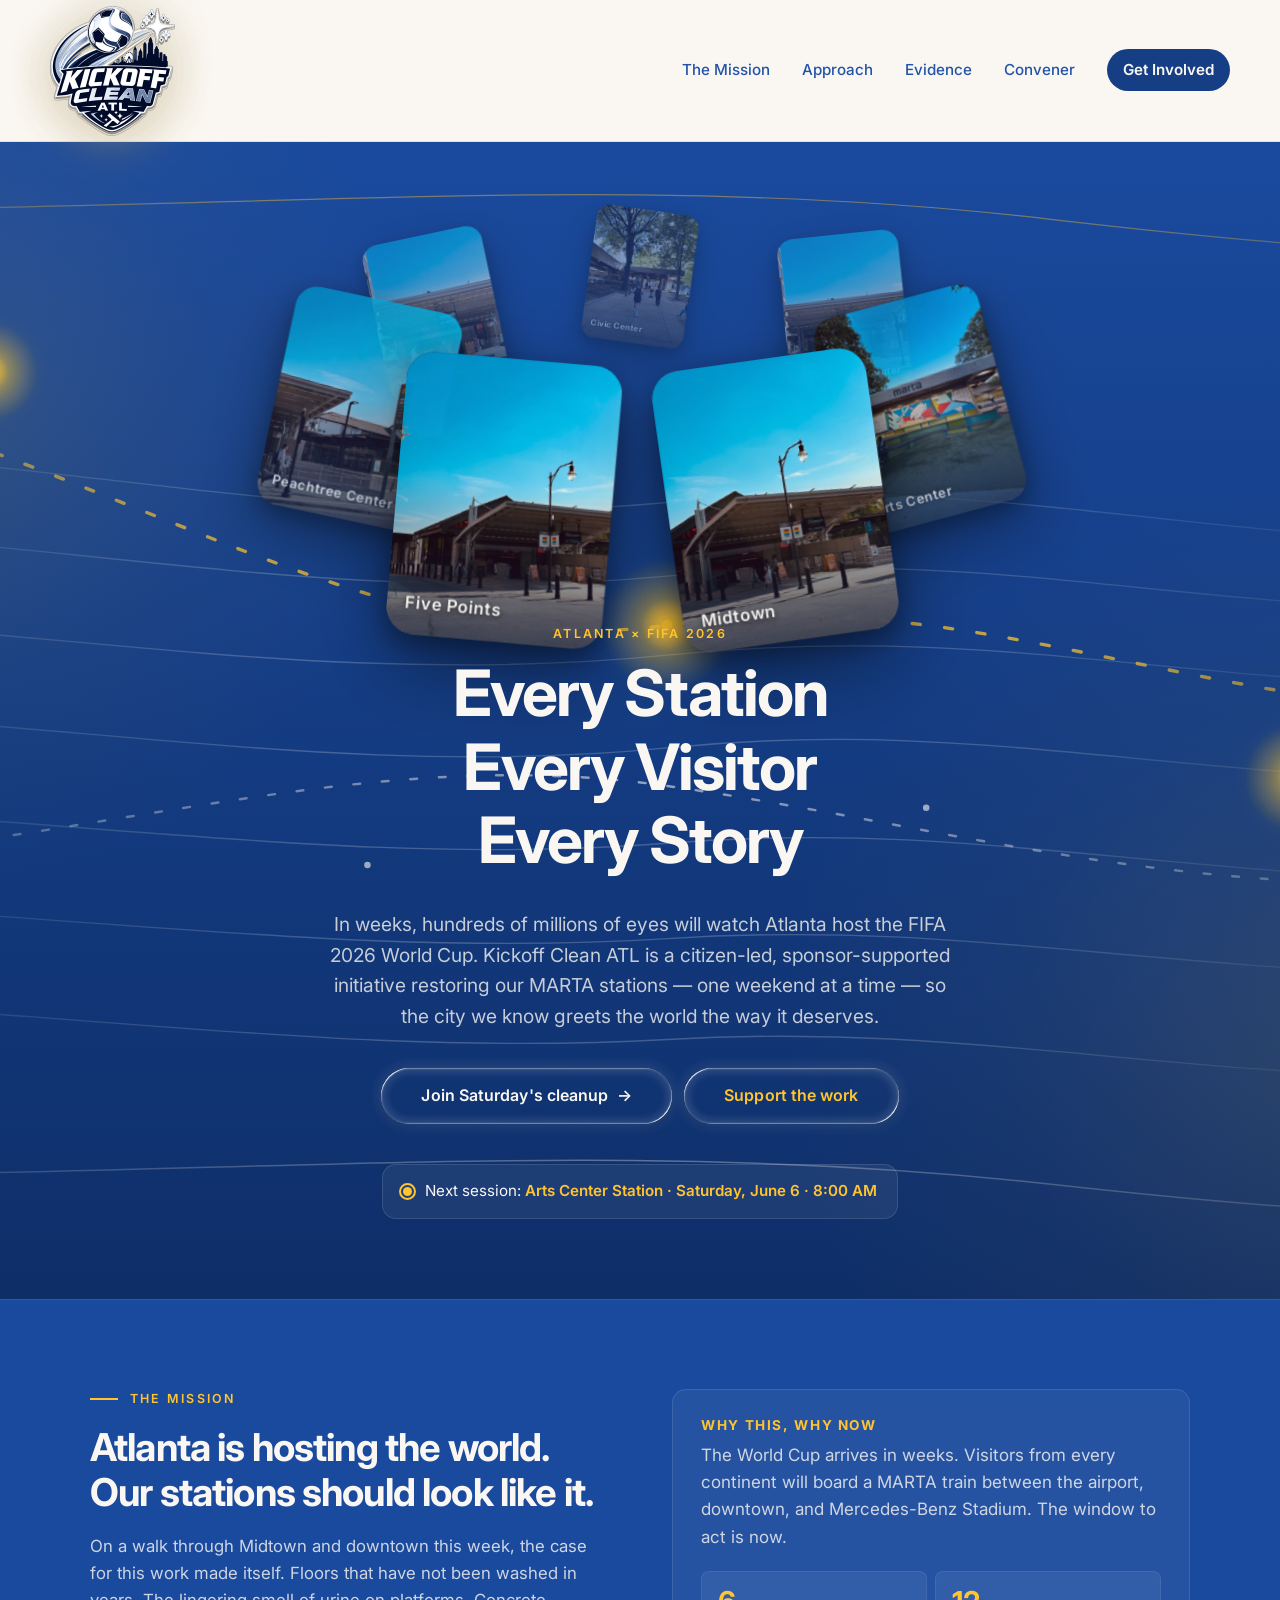
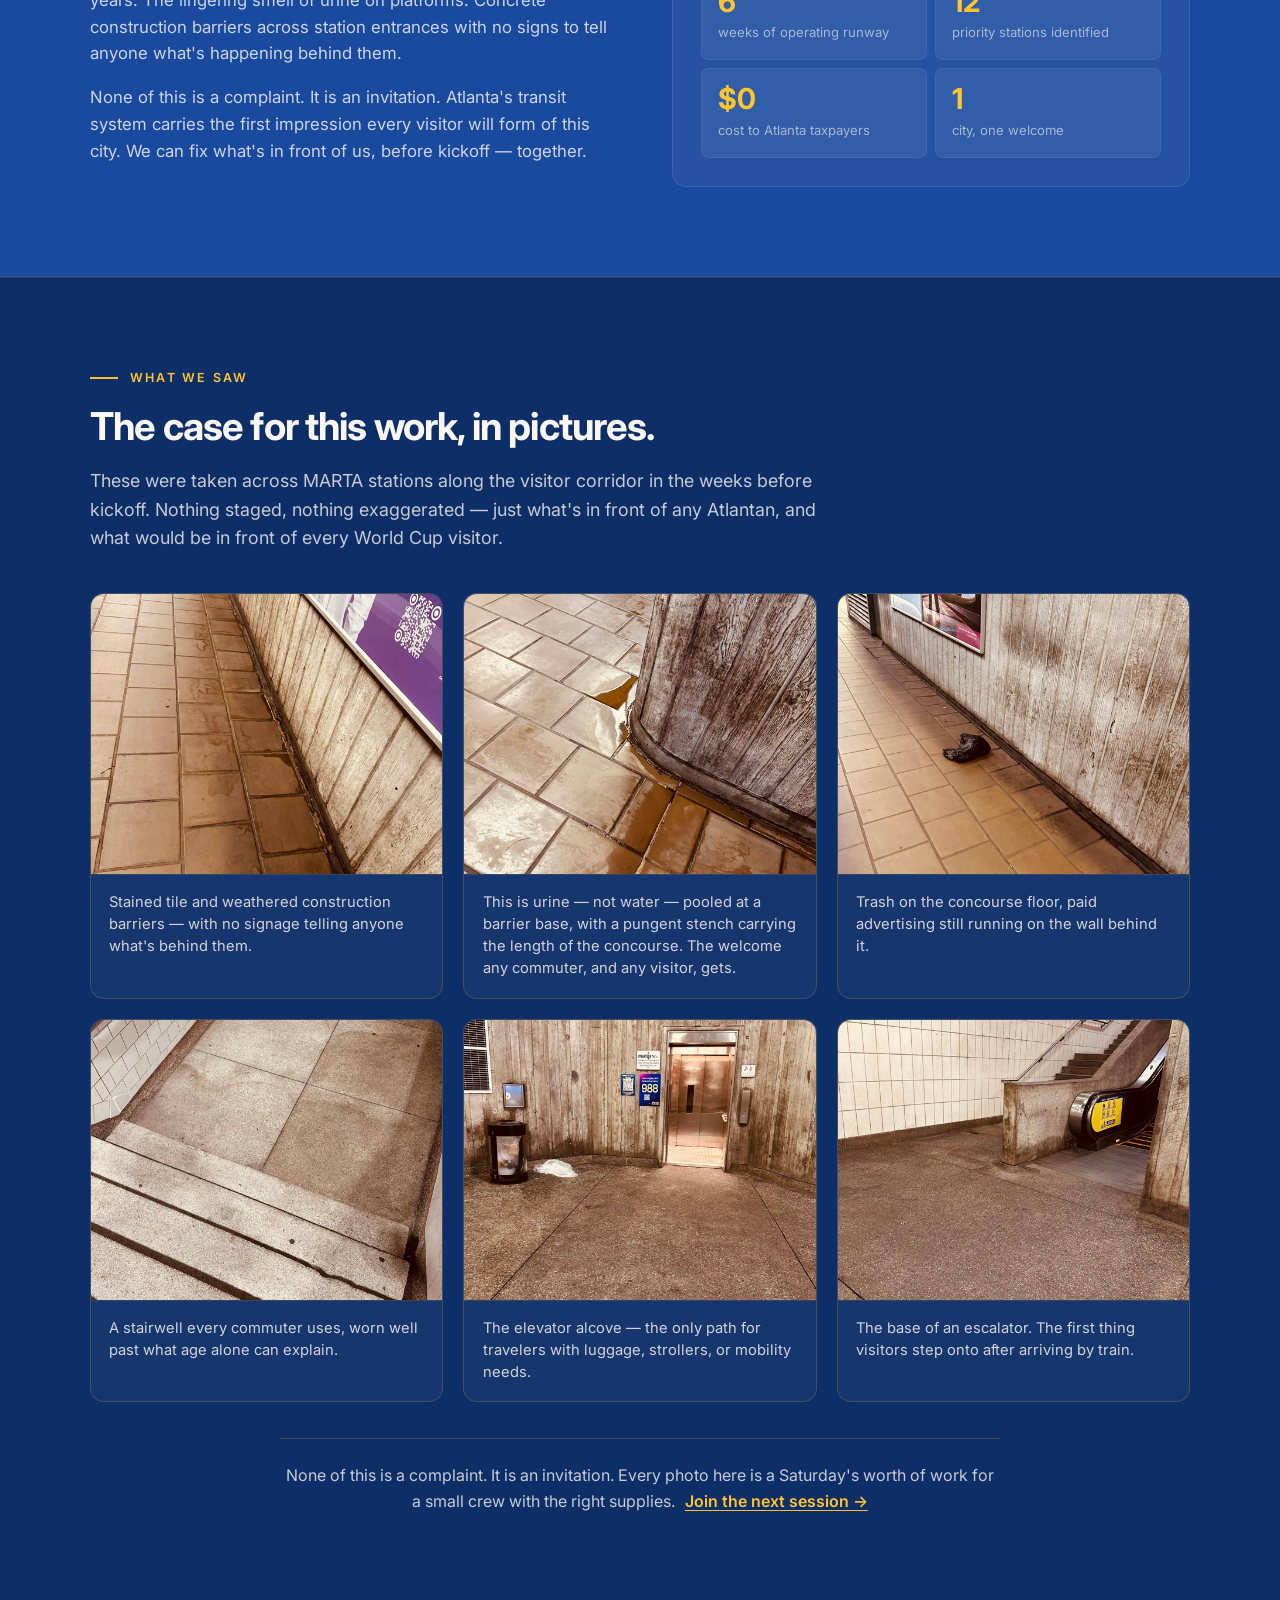
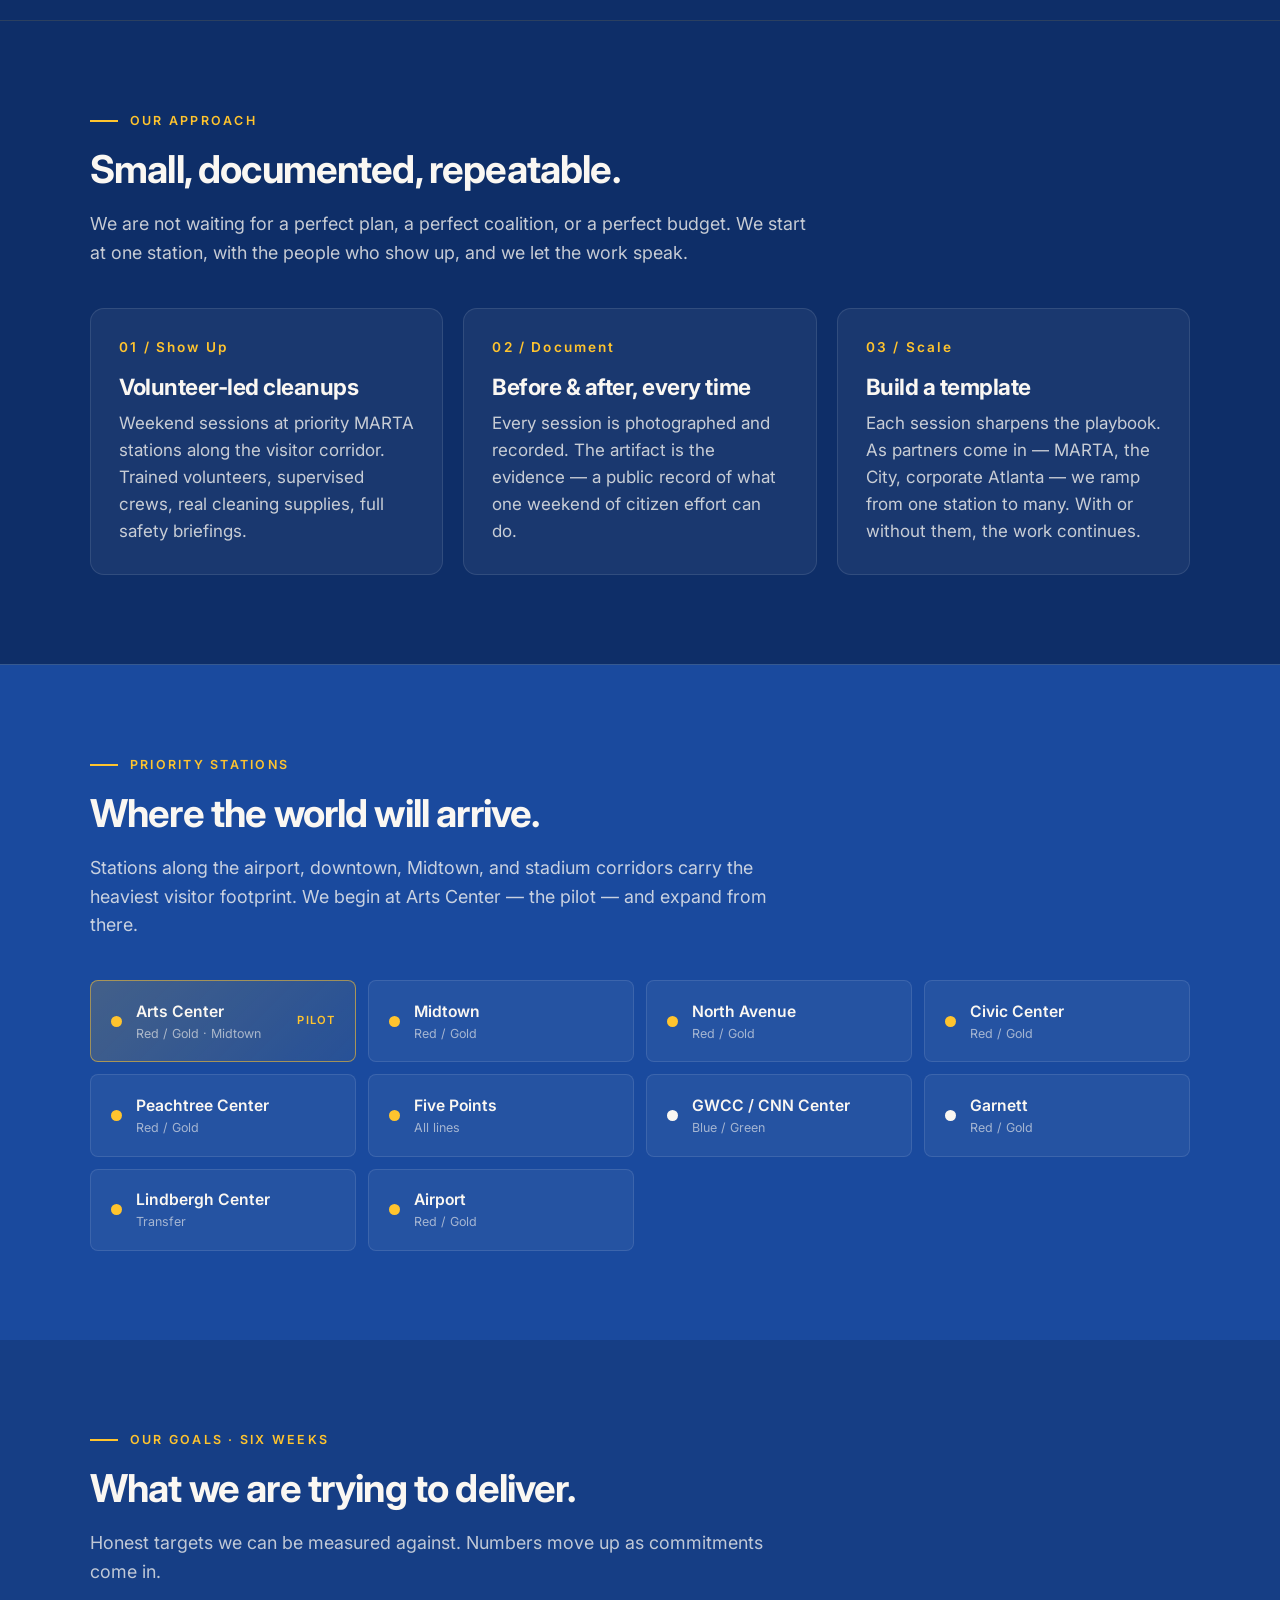
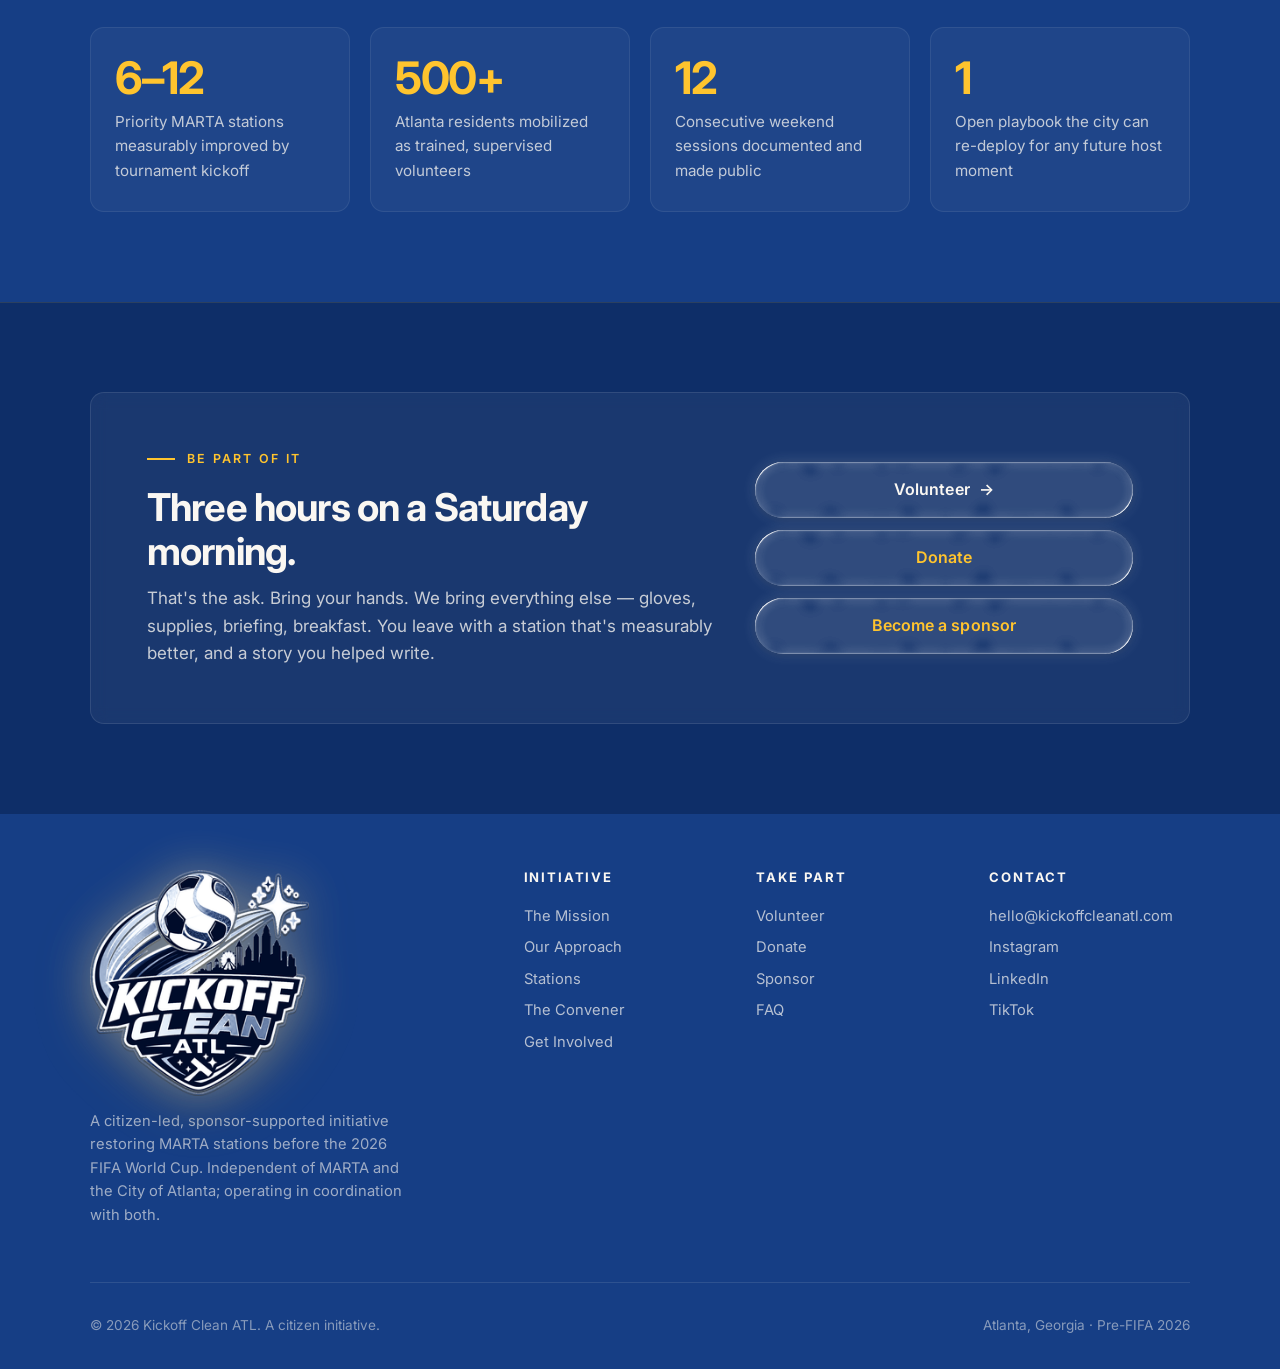
==== index.html @ ba0d6b19 "Convener credentials H2 → "Why this work is in steady hands." Was: "A builder, by training. A solver" ====
<!DOCTYPE html>
<html lang="en">
<head>
  <meta charset="UTF-8" />
  <meta name="viewport" content="width=device-width, initial-scale=1.0" />
  <title>Kickoff Clean ATL — Volunteer cleanups of MARTA stations ahead of FIFA 2026</title>
  <meta name="description" content="A citizen-led, sponsor-supported program restoring Atlanta's MARTA stations before the 2026 World Cup. Every station, every visitor, every story." />
  <meta name="theme-color" content="#1A4A9E" />

  <!-- Open Graph -->
  <meta property="og:title" content="Kickoff Clean ATL" />
  <meta property="og:description" content="Restoring Atlanta's MARTA stations before the 2026 World Cup. Volunteer-led. Sponsor-supported." />
  <meta property="og:type" content="website" />

  <link rel="preconnect" href="https://fonts.googleapis.com" />
  <link rel="preconnect" href="https://fonts.gstatic.com" crossorigin />
  <link href="https://fonts.googleapis.com/css2?family=Inter:wght@400;500;600;700;800&display=swap" rel="stylesheet" />
  <link rel="stylesheet" href="styles.css?v=202606050332" />
  <link rel="icon" type="image/png" sizes="64x64" href="images/favicon.png" />
  <link rel="apple-touch-icon" href="images/logo-256.png" />
</head>
<body>

  <!-- SVG filter for liquid-glass buttons. Referenced via backdrop-filter: url(#liquid-glass) -->
  <svg aria-hidden="true" style="position: absolute; width: 0; height: 0; overflow: hidden;">
    <defs>
      <filter id="liquid-glass" x="0%" y="0%" width="100%" height="100%" color-interpolation-filters="sRGB">
        <feTurbulence type="fractalNoise" baseFrequency="0.05 0.05" numOctaves="1" seed="1" result="turbulence" />
        <feGaussianBlur in="turbulence" stdDeviation="2" result="blurredNoise" />
        <feDisplacementMap in="SourceGraphic" in2="blurredNoise" scale="70" xChannelSelector="R" yChannelSelector="B" result="displaced" />
        <feGaussianBlur in="displaced" stdDeviation="4" result="finalBlur" />
        <feComposite in="finalBlur" in2="finalBlur" operator="over" />
      </filter>
    </defs>
  </svg>

  <!-- ============ NAV ============ -->
  <nav class="nav">
    <div class="container nav-inner">
      <a href="index.html" class="brand" aria-label="Kickoff Clean ATL home">
        <img src="images/logo-256.png" alt="Kickoff Clean ATL" class="brand-logo" />
      </a>
      <div class="nav-links">
        <a href="#mission">The Mission</a>
        <a href="#approach">Approach</a>
        <a href="evidence.html">Evidence</a>
        <a href="convener.html">Convener</a>
        <a href="get-involved.html" class="nav-cta">Get Involved</a>
      </div>
    </div>
  </nav>

  <!-- ============ HERO ============ -->
  <!--
    Image placeholders below are stock Unsplash photos of transit / urban scenes.
    Replace each <img src="..."> with a real MARTA station photo after Session 1
    (Saturday, June 6, 2026). Keep the data-static-rotation attribute on each card.
  -->
  <header class="hero">
    <!-- ============ HERO VECTOR BACKDROP ============ -->
    <div class="hero-vectors" aria-hidden="true">
      <svg class="hero-vectors-svg" viewBox="0 0 1600 900" preserveAspectRatio="xMidYMid slice" xmlns="http://www.w3.org/2000/svg">
        <defs>
          <linearGradient id="kca-route-gold" x1="0%" y1="0%" x2="100%" y2="0%">
            <stop offset="0%"   stop-color="#FFC42E" stop-opacity="0"/>
            <stop offset="35%"  stop-color="#FFC42E" stop-opacity="0.75"/>
            <stop offset="65%"  stop-color="#FFC42E" stop-opacity="0.75"/>
            <stop offset="100%" stop-color="#FFC42E" stop-opacity="0"/>
          </linearGradient>
          <linearGradient id="kca-route-cream" x1="0%" y1="0%" x2="100%" y2="0%">
            <stop offset="0%"   stop-color="#FAF7F2" stop-opacity="0"/>
            <stop offset="50%"  stop-color="#FAF7F2" stop-opacity="0.55"/>
            <stop offset="100%" stop-color="#FAF7F2" stop-opacity="0"/>
          </linearGradient>
          <linearGradient id="kca-contour" x1="0%" y1="0%" x2="100%" y2="100%">
            <stop offset="0%"   stop-color="#FAF7F2" stop-opacity="0"/>
            <stop offset="50%"  stop-color="#FAF7F2" stop-opacity="0.22"/>
            <stop offset="100%" stop-color="#FAF7F2" stop-opacity="0"/>
          </linearGradient>
          <radialGradient id="kca-node-glow">
            <stop offset="0%"   stop-color="#FFC42E" stop-opacity="0.9"/>
            <stop offset="40%"  stop-color="#FFC42E" stop-opacity="0.25"/>
            <stop offset="100%" stop-color="#FFC42E" stop-opacity="0"/>
          </radialGradient>
          <radialGradient id="kca-spotlight" cx="50%" cy="50%" r="50%">
            <stop offset="0%"   stop-color="#FFC42E" stop-opacity="0.12"/>
            <stop offset="60%"  stop-color="#FFC42E" stop-opacity="0.03"/>
            <stop offset="100%" stop-color="#FFC42E" stop-opacity="0"/>
          </radialGradient>
          <filter id="kca-glow" x="-100%" y="-100%" width="300%" height="300%">
            <feGaussianBlur stdDeviation="6"/>
            <feMerge>
              <feMergeNode/>
              <feMergeNode in="SourceGraphic"/>
            </feMerge>
          </filter>
        </defs>

        <!-- Soft drifting spotlight -->
        <g class="hv-spot">
          <circle cx="280" cy="220" r="360" fill="url(#kca-spotlight)"/>
          <circle cx="1320" cy="680" r="420" fill="url(#kca-spotlight)"/>
        </g>

        <!-- Layer 1 — Topographic contours -->
        <g class="hv-contours" fill="none" stroke="url(#kca-contour)" stroke-width="1">
          <path d="M -80,250 C 300,228 520,318 820,290 S 1240,348 1700,310"/>
          <path d="M -80,310 C 280,288 520,372 820,344 S 1240,398 1700,360"/>
          <path d="M -80,372 C 280,358 520,432 820,402 S 1240,452 1700,418"/>
          <path d="M -80,440 C 300,428 540,498 820,470 S 1240,520 1700,488"/>
          <path d="M -80,510 C 280,500 540,562 820,540 S 1240,592 1700,560"/>
          <path d="M -80,580 C 280,572 540,628 820,610 S 1240,662 1700,628"/>
          <path d="M -80,650 C 300,646 540,700 820,684 S 1240,738 1700,704"/>
        </g>

        <!-- Layer 2 — Major route lines -->
        <g class="hv-routes" fill="none" stroke-linecap="round">
          <path class="hv-route-1" d="M -120,180 C 300,148 540,420 820,380 S 1260,498 1720,432"
                stroke="url(#kca-route-gold)" stroke-width="2.5"/>
          <path class="hv-route-2" d="M -120,560 C 320,584 540,458 820,498 S 1260,612 1720,540"
                stroke="url(#kca-route-cream)" stroke-width="1.8"/>
          <path class="hv-route-3" d="M -120,70 C 420,92 720,38 1100,82 S 1500,104 1720,62"
                stroke="url(#kca-route-gold)" stroke-width="0.9" opacity="0.55"/>
          <path class="hv-route-4" d="M -120,780 C 420,798 720,748 1100,790 S 1500,808 1720,770"
                stroke="url(#kca-route-cream)" stroke-width="1.1" opacity="0.6"/>
        </g>

        <!-- Layer 3 — Station nodes -->
        <g class="hv-nodes">
          <g class="hv-node hv-node-1">
            <circle cx="322" cy="194" r="36" fill="url(#kca-node-glow)" filter="url(#kca-glow)"/>
            <circle cx="322" cy="194" r="3.2" fill="#FFC42E"/>
          </g>
          <g class="hv-node hv-node-2">
            <circle cx="820" cy="380" r="48" fill="url(#kca-node-glow)" filter="url(#kca-glow)"/>
            <circle cx="820" cy="380" r="3.8" fill="#FFC42E"/>
          </g>
          <g class="hv-node hv-node-3">
            <circle cx="1284" cy="492" r="40" fill="url(#kca-node-glow)" filter="url(#kca-glow)"/>
            <circle cx="1284" cy="492" r="3.2" fill="#FFC42E"/>
          </g>
          <circle cx="600" cy="556" r="2.4" fill="#FAF7F2" opacity="0.6"/>
          <circle cx="1010" cy="514" r="2.4" fill="#FAF7F2" opacity="0.6"/>
          <circle cx="180" cy="78"   r="2"   fill="#FAF7F2" opacity="0.55"/>
          <circle cx="1420" cy="92"  r="2"   fill="#FAF7F2" opacity="0.55"/>
        </g>
      </svg>
    </div>

    <div class="hero-carousel-wrap" aria-hidden="true">
      <div class="carousel-stage" id="carousel-stage">
        <div class="carousel-card" data-static-rotation="-15">
          <img src="images/station-arts-center.jpg" alt="Arts Center Station — mural and stepped seating" loading="eager" />
          <span class="carousel-label">Arts Center</span>
        </div>
        <div class="carousel-card" data-static-rotation="-8">
          <img src="images/station-midtown.jpg" alt="Midtown Station entrance" loading="eager" />
          <span class="carousel-label">Midtown</span>
        </div>
        <div class="carousel-card" data-static-rotation="5">
          <img src="images/station-five-points.jpg" alt="Five Points Station — arched roof entrance" loading="eager" />
          <span class="carousel-label">Five Points</span>
        </div>
        <div class="carousel-card" data-static-rotation="12">
          <img src="images/station-peachtree-center.jpg" alt="Peachtree Center Station — MARTA totem signage" loading="eager" />
          <span class="carousel-label">Peachtree Center</span>
        </div>
        <div class="carousel-card" data-static-rotation="-12">
          <img src="images/station-north-avenue.jpg" alt="North Avenue Station — entrance with train arrival display" loading="eager" />
          <span class="carousel-label">North Avenue</span>
        </div>
        <div class="carousel-card" data-static-rotation="8">
          <img src="images/station-civic-center.jpg" alt="Civic Center Station — plaza entrance" loading="eager" />
          <span class="carousel-label">Civic Center</span>
        </div>
        <div class="carousel-card" data-static-rotation="-6">
          <img src="images/station-gwcc.jpg" alt="GWCC / CNN Center Station entrance" loading="eager" />
          <span class="carousel-label">GWCC / CNN Center</span>
        </div>
      </div>
    </div>

    <div class="container hero-inner">
      <span class="eyebrow">Atlanta × FIFA 2026</span>
      <h1>Every Station<br />Every Visitor<br />Every Story</h1>
      <p class="lede">
        In weeks, hundreds of millions of eyes will watch Atlanta host the FIFA 2026 World Cup.
        Kickoff Clean ATL is a citizen-led, sponsor-supported initiative restoring our MARTA stations —
        one weekend at a time — so the city we know greets the world the way it&nbsp;deserves.
      </p>
      <div class="hero-actions">
        <a href="sign-up.html" class="btn-liquid">
          <span>Join Saturday's cleanup</span>
          <span class="arrow" aria-hidden="true">→</span>
        </a>
        <a href="get-involved.html#donate" class="btn-liquid is-accent">
          <span>Support the work</span>
        </a>
      </div>
      <div class="next-session">
        <span class="pulse" aria-hidden="true"></span>
        <span>Next session: <strong>Arts Center Station · Saturday, June 6 · 8:00 AM</strong></span>
      </div>
    </div>
  </header>

  <!-- ============ THE MOMENT ============ -->
  <section class="moment" id="mission">
    <div class="container">
      <div class="moment-grid">
        <div class="moment-text">
          <div class="section-eyebrow"><span class="eyebrow">The Mission</span></div>
          <h2>Atlanta is hosting the world. Our stations should look like it.</h2>
          <p>
            On a walk through Midtown and downtown this week, the case for this work made itself.
            Floors that have not been washed in years. The lingering smell of urine on platforms.
            Concrete construction barriers across station entrances with no signs to tell anyone what's happening behind them.
          </p>
          <p>
            None of this is a complaint. It is an invitation.
            Atlanta's transit system carries the first impression every visitor will form of this city.
            We can fix what's in front of us, before kickoff — together.
          </p>
        </div>

        <aside class="moment-card">
          <h4>Why this, why now</h4>
          <p>The World Cup arrives in weeks. Visitors from every continent will board a MARTA train
             between the airport, downtown, and Mercedes-Benz Stadium. The window to act is now.</p>
          <div class="moment-stats">
            <div class="stat">
              <span class="stat-num">6</span>
              <span class="stat-lbl">weeks of operating runway</span>
            </div>
            <div class="stat">
              <span class="stat-num">12</span>
              <span class="stat-lbl">priority stations identified</span>
            </div>
            <div class="stat">
              <span class="stat-num">$0</span>
              <span class="stat-lbl">cost to Atlanta taxpayers</span>
            </div>
            <div class="stat">
              <span class="stat-num">1</span>
              <span class="stat-lbl">city, one welcome</span>
            </div>
          </div>
        </aside>
      </div>
    </div>
  </section>

  <!-- ============ EVIDENCE / WHAT WE SAW ============ -->
  <section class="evidence" id="evidence">
    <div class="container">
      <div class="section-eyebrow"><span class="eyebrow">What We Saw</span></div>
      <h2>The case for this work, in pictures.</h2>
      <p class="section-lede">
        These were taken across MARTA stations along the visitor corridor in the weeks before
        kickoff. Nothing staged, nothing exaggerated &mdash; just what's in front of any
        Atlantan, and what would be in front of every World&nbsp;Cup visitor.
      </p>

      <div class="evidence-grid">
        <figure class="evidence-card">
          <img
            src="images/conditions/IMG_5562-800.jpg"
            srcset="images/conditions/IMG_5562-800.jpg 800w, images/conditions/IMG_5562-1400.jpg 1400w"
            sizes="(max-width: 720px) 100vw, (max-width: 1100px) 50vw, 33vw"
            alt="Long stretch of stained tile flooring running alongside weathered board-formed concrete construction barriers in a MARTA station concourse."
            loading="lazy" decoding="async" />
          <figcaption>Stained tile and weathered construction barriers &mdash; with no signage telling anyone what's behind them.</figcaption>
        </figure>

        <figure class="evidence-card">
          <img
            src="images/conditions/IMG_5565-800.jpg"
            srcset="images/conditions/IMG_5565-800.jpg 800w, images/conditions/IMG_5565-1400.jpg 1400w"
            sizes="(max-width: 720px) 100vw, (max-width: 1100px) 50vw, 33vw"
            alt="Close-up of urine pooled on station floor tiles at the base of a weathered board-formed concrete construction barrier."
            loading="lazy" decoding="async" />
          <figcaption>This is urine &mdash; not water &mdash; pooled at a barrier base, with a pungent stench carrying the length of the concourse. The welcome any commuter, and any visitor, gets.</figcaption>
        </figure>

        <figure class="evidence-card">
          <img
            src="images/conditions/IMG_5567-800.jpg"
            srcset="images/conditions/IMG_5567-800.jpg 800w, images/conditions/IMG_5567-1400.jpg 1400w"
            sizes="(max-width: 720px) 100vw, (max-width: 1100px) 50vw, 33vw"
            alt="Discarded item left on station floor next to advertising panels and weathered wall paneling."
            loading="lazy" decoding="async" />
          <figcaption>Trash on the concourse floor, paid advertising still running on the wall behind it.</figcaption>
        </figure>

        <figure class="evidence-card">
          <img
            src="images/conditions/IMG_5580-800.jpg"
            srcset="images/conditions/IMG_5580-800.jpg 800w, images/conditions/IMG_5580-1400.jpg 1400w"
            sizes="(max-width: 720px) 100vw, (max-width: 1100px) 50vw, 33vw"
            alt="Concrete station stairwell with worn, stained treads and white tile walls darkened over time."
            loading="lazy" decoding="async" />
          <figcaption>A stairwell every commuter uses, worn well past what age alone can explain.</figcaption>
        </figure>

        <figure class="evidence-card">
          <img
            src="images/conditions/IMG_5594-800.jpg"
            srcset="images/conditions/IMG_5594-800.jpg 800w, images/conditions/IMG_5594-1400.jpg 1400w"
            sizes="(max-width: 720px) 100vw, (max-width: 1100px) 50vw, 33vw"
            alt="MARTA elevator alcove with weathered board-formed concrete walls and litter on the concrete floor."
            loading="lazy" decoding="async" />
          <figcaption>The elevator alcove &mdash; the only path for travelers with luggage, strollers, or mobility needs.</figcaption>
        </figure>

        <figure class="evidence-card">
          <img
            src="images/conditions/IMG_5598-800.jpg"
            srcset="images/conditions/IMG_5598-800.jpg 800w, images/conditions/IMG_5598-1400.jpg 1400w"
            sizes="(max-width: 720px) 100vw, (max-width: 1100px) 50vw, 33vw"
            alt="Base of a MARTA station escalator showing a stained, paint-flecked concrete floor."
            loading="lazy" decoding="async" />
          <figcaption>The base of an escalator. The first thing visitors step onto after arriving by train.</figcaption>
        </figure>
      </div>

      <p class="evidence-foot">
        None of this is a complaint. It is an invitation. Every photo here is a Saturday's
        worth of work for a small crew with the right supplies.
        <a href="sign-up.html">Join the next session &rarr;</a>
      </p>
    </div>
  </section>

  <!-- ============ APPROACH ============ -->
  <section class="approach" id="approach">
    <div class="container">
      <div class="section-eyebrow"><span class="eyebrow">Our Approach</span></div>
      <h2>Small, documented, repeatable.</h2>
      <p class="section-lede">
        We are not waiting for a perfect plan, a perfect coalition, or a perfect budget.
        We start at one station, with the people who show up, and we let the work speak.
      </p>

      <div class="cards">
        <article class="card">
          <span class="card-num">01 / Show Up</span>
          <h3>Volunteer-led cleanups</h3>
          <p>Weekend sessions at priority MARTA stations along the visitor corridor.
             Trained volunteers, supervised crews, real cleaning supplies, full safety briefings.</p>
        </article>

        <article class="card">
          <span class="card-num">02 / Document</span>
          <h3>Before & after, every time</h3>
          <p>Every session is photographed and recorded. The artifact is the evidence —
             a public record of what one weekend of citizen effort can do.</p>
        </article>

        <article class="card">
          <span class="card-num">03 / Scale</span>
          <h3>Build a template</h3>
          <p>Each session sharpens the playbook. As partners come in — MARTA, the City,
             corporate Atlanta — we ramp from one station to many. With or without them, the work continues.</p>
        </article>
      </div>
    </div>
  </section>

  <!-- ============ STATIONS ============ -->
  <section class="stations" id="stations">
    <div class="container">
      <div class="section-eyebrow"><span class="eyebrow">Priority Stations</span></div>
      <h2>Where the world will arrive.</h2>
      <p class="section-lede">
        Stations along the airport, downtown, Midtown, and stadium corridors carry the heaviest
        visitor footprint. We begin at Arts Center — the pilot — and expand from there.
      </p>

      <div class="station-list">
        <div class="station pilot" data-line="red">
          <span class="station-dot"></span>
          <div>
            <div class="station-name">Arts Center</div>
            <div class="station-meta">Red / Gold · Midtown</div>
          </div>
          <span class="station-tag">Pilot</span>
        </div>
        <div class="station" data-line="red"><span class="station-dot"></span><div><div class="station-name">Midtown</div><div class="station-meta">Red / Gold</div></div></div>
        <div class="station" data-line="red"><span class="station-dot"></span><div><div class="station-name">North Avenue</div><div class="station-meta">Red / Gold</div></div></div>
        <div class="station" data-line="red"><span class="station-dot"></span><div><div class="station-name">Civic Center</div><div class="station-meta">Red / Gold</div></div></div>
        <div class="station" data-line="red"><span class="station-dot"></span><div><div class="station-name">Peachtree Center</div><div class="station-meta">Red / Gold</div></div></div>
        <div class="station" data-line="red"><span class="station-dot"></span><div><div class="station-name">Five Points</div><div class="station-meta">All lines</div></div></div>
        <div class="station"><span class="station-dot"></span><div><div class="station-name">GWCC / CNN Center</div><div class="station-meta">Blue / Green</div></div></div>
        <div class="station"><span class="station-dot"></span><div><div class="station-name">Garnett</div><div class="station-meta">Red / Gold</div></div></div>
        <div class="station" data-line="gold"><span class="station-dot"></span><div><div class="station-name">Lindbergh Center</div><div class="station-meta">Transfer</div></div></div>
        <div class="station" data-line="red"><span class="station-dot"></span><div><div class="station-name">Airport</div><div class="station-meta">Red / Gold</div></div></div>
      </div>
    </div>
  </section>

  <!-- ============ GOALS ============ -->
  <section class="goals">
    <div class="container">
      <div class="section-eyebrow" style="color: var(--gold);"><span class="eyebrow">Our Goals · Six Weeks</span></div>
      <h2>What we are trying to deliver.</h2>
      <p class="section-lede" style="color: rgba(250, 247, 242, 0.75);">
        Honest targets we can be measured against. Numbers move up as commitments come in.
      </p>

      <div class="goals-grid">
        <div class="goal">
          <div class="goal-num">6–12</div>
          <div class="goal-lbl">Priority MARTA stations measurably improved by tournament kickoff</div>
        </div>
        <div class="goal">
          <div class="goal-num">500+</div>
          <div class="goal-lbl">Atlanta residents mobilized as trained, supervised volunteers</div>
        </div>
        <div class="goal">
          <div class="goal-num">12</div>
          <div class="goal-lbl">Consecutive weekend sessions documented and made public</div>
        </div>
        <div class="goal">
          <div class="goal-num">1</div>
          <div class="goal-lbl">Open playbook the city can re-deploy for any future host moment</div>
        </div>
      </div>
    </div>
  </section>

  <!-- ============ CTA BAND ============ -->
  <section class="cta-band">
    <div class="container">
      <div class="cta-card">
        <div>
          <div class="section-eyebrow"><span class="eyebrow">Be Part Of It</span></div>
          <h2>Three hours on a Saturday morning.</h2>
          <p>That's the ask. Bring your hands. We bring everything else — gloves, supplies, briefing, breakfast.
             You leave with a station that's measurably better, and a story you helped write.</p>
        </div>
        <div class="cta-actions">
          <a href="get-involved.html#volunteer" class="btn-liquid">
            <span>Volunteer</span>
            <span class="arrow" aria-hidden="true">→</span>
          </a>
          <a href="get-involved.html#donate" class="btn-liquid is-accent">
            <span>Donate</span>
          </a>
          <a href="get-involved.html#sponsor" class="btn-liquid is-accent">
            <span>Become a sponsor</span>
          </a>
        </div>
      </div>
    </div>
  </section>

  <!-- ============ FOOTER ============ -->
  <footer class="footer">
    <div class="container">
      <div class="footer-grid">
        <div class="footer-brand">
          <img src="images/logo-256.png" alt="Kickoff Clean ATL" class="brand-logo" />
          <p>A citizen-led, sponsor-supported initiative restoring MARTA stations before
             the 2026 FIFA World Cup. Independent of MARTA and the City of Atlanta;
             operating in coordination with both.</p>
        </div>
        <div>
          <h4>Initiative</h4>
          <a href="#mission">The Mission</a>
          <a href="#approach">Our Approach</a>
          <a href="#stations">Stations</a>
          <a href="convener.html">The Convener</a>
          <a href="get-involved.html">Get Involved</a>
        </div>
        <div>
          <h4>Take Part</h4>
          <a href="get-involved.html#volunteer">Volunteer</a>
          <a href="get-involved.html#donate">Donate</a>
          <a href="get-involved.html#sponsor">Sponsor</a>
          <a href="get-involved.html#faq">FAQ</a>
        </div>
        <div>
          <h4>Contact</h4>
          <a href="mailto:hello@kickoffcleanatl.com">hello@kickoffcleanatl.com</a>
          <a href="#" aria-label="Instagram">Instagram</a>
          <a href="#" aria-label="LinkedIn">LinkedIn</a>
          <a href="#" aria-label="TikTok">TikTok</a>
        </div>
      </div>
      <div class="footer-bot">
        <span>© 2026 Kickoff Clean ATL. A citizen initiative.</span>
        <span>Atlanta, Georgia · Pre-FIFA 2026</span>
      </div>
    </div>
  </footer>

  <script src="carousel.js" defer></script>
  <script src="email-actions.js?v=202606050332" defer></script>
</body>
</html>
---- styles.css ----
/* ---------- design tokens (City of Atlanta palette: royal blue + gold + red) ---------- */
:root {
  --ink:       #163E85;   /* royal blue — Atlanta flag */
  --ink-soft:  #2354A8;
  --ink-deep:  #0E2E68;   /* deeper royal for hero base */
  --cream:     #FAF7F2;
  --cream-2:   #F2EDE3;
  --paper:     #FFFFFF;
  --gold:      #FFC42E;   /* bright Atlanta flag gold */
  --gold-dark: #D9A41A;
  --red:       #D7301F;   /* Atlanta flag red */
  --red-dark:  #B02519;
  --muted:     #6B7280;
  --border:    #E5E1D8;
  --shadow-sm: 0 1px 2px rgba(20, 33, 61, 0.04), 0 2px 8px rgba(20, 33, 61, 0.04);
  --shadow-md: 0 4px 12px rgba(20, 33, 61, 0.06), 0 12px 32px rgba(20, 33, 61, 0.08);
  --radius:    14px;
  --radius-sm: 8px;
  --maxw:      1180px;
  --space:     clamp(1rem, 2vw, 1.5rem);
}

/* ---------- reset & base ---------- */
*, *::before, *::after { box-sizing: border-box; }
html { scroll-behavior: smooth; }
body {
  margin: 0;
  font-family: 'Inter', -apple-system, BlinkMacSystemFont, 'Segoe UI', Roboto, sans-serif;
  font-size: 17px;
  line-height: 1.6;
  color: var(--ink);
  background: var(--cream);
  -webkit-font-smoothing: antialiased;
  text-rendering: optimizeLegibility;
}
img { max-width: 100%; display: block; }
a { color: inherit; text-decoration: none; }
button { font-family: inherit; cursor: pointer; }

/* ---------- typography ---------- */
h1, h2, h3, h4 {
  font-family: 'Inter', sans-serif;
  font-weight: 700;
  letter-spacing: -0.022em;
  line-height: 1.15;
  margin: 0 0 0.5em;
  color: var(--ink);
}
h1 { font-size: clamp(2.4rem, 5.5vw, 4rem); letter-spacing: -0.03em; }
h2 { font-size: clamp(1.6rem, 3.2vw, 2.4rem); }
h3 { font-size: clamp(1.15rem, 1.8vw, 1.4rem); }
h4 { font-size: 1.05rem; }
p  { margin: 0 0 1em; }
.eyebrow {
  font-size: 0.78rem;
  font-weight: 600;
  letter-spacing: 0.18em;
  text-transform: uppercase;
  color: var(--gold);
}

/* ---------- layout ---------- */
.container {
  width: 100%;
  max-width: var(--maxw);
  margin: 0 auto;
  padding: 0 clamp(1.25rem, 4vw, 2.5rem);
}
section { padding: clamp(3.5rem, 7vw, 6rem) 0; }

/* ---------- nav ---------- */
.nav {
  position: sticky;
  top: 0;
  z-index: 50;
  background: rgba(250, 247, 242, 0.92);
  backdrop-filter: saturate(140%) blur(8px);
  -webkit-backdrop-filter: saturate(140%) blur(8px);
  border-bottom: 1px solid var(--border);
}
.nav-inner {
  display: flex;
  align-items: center;
  justify-content: space-between;
  padding: 1rem 0;
}
.brand {
  display: flex;
  align-items: center;
  gap: 0.65rem;
  font-weight: 700;
  font-size: 1.05rem;
  letter-spacing: -0.01em;
}
.brand-logo {
  width: auto;
  height: 84px;
  display: block;
  flex-shrink: 0;
  filter:
    drop-shadow(0 0 24px rgba(255, 255, 255, 0.30))
    drop-shadow(0 8px 26px rgba(255, 196, 46, 0.22))
    drop-shadow(0 2px 0 rgba(0, 0, 0, 0.50));
  transition: transform 0.2s ease, filter 0.2s ease;
}
.brand-logo:hover {
  transform: scale(1.05);
  filter:
    drop-shadow(0 0 32px rgba(255, 255, 255, 0.45))
    drop-shadow(0 10px 32px rgba(255, 196, 46, 0.35))
    drop-shadow(0 2px 0 rgba(0, 0, 0, 0.50));
}
.nav .brand-logo    { height: 128px; }
.footer .brand-logo { height: 224px; margin-bottom: 1rem; }

@media (max-width: 768px) {
  .nav .brand-logo    { height: 92px; }
  .footer .brand-logo { height: 160px; }
}
@media (max-width: 480px) {
  .nav .brand-logo    { height: 72px; }
  .footer .brand-logo { height: 124px; }
}

/* Nav grows to fit the larger logo */
.nav-inner { padding: 0.4rem 0; }

/* Legacy gold dot — kept for "Next session" pulse usage */
.brand-dot {
  width: 10px;
  height: 10px;
  border-radius: 50%;
  background: var(--gold);
  box-shadow: 0 0 0 4px rgba(255, 196, 46, 0.18);
}
.nav-links {
  display: flex;
  gap: clamp(1rem, 2.5vw, 2rem);
  align-items: center;
  font-size: 0.95rem;
  font-weight: 500;
}
.nav-links a { color: var(--ink-soft); transition: color 0.15s ease; }
.nav-links a:hover { color: var(--ink); }
.nav-cta {
  background: var(--ink);
  color: var(--cream) !important;
  padding: 0.55rem 1rem;
  border-radius: 999px;
  font-weight: 600;
  transition: background 0.15s ease, transform 0.15s ease;
}
.nav-cta:hover { background: var(--ink-soft); transform: translateY(-1px); }

@media (max-width: 640px) {
  .nav-links a:not(.nav-cta) { display: none; }
}

/* ---------- buttons ---------- */
.btn {
  display: inline-flex;
  align-items: center;
  gap: 0.5rem;
  padding: 0.95rem 1.5rem;
  border-radius: 999px;
  font-weight: 600;
  font-size: 0.98rem;
  border: 1px solid transparent;
  transition: transform 0.15s ease, background 0.15s ease, box-shadow 0.15s ease;
  cursor: pointer;
}
.btn-primary {
  background: var(--gold);
  color: var(--ink);
  box-shadow: 0 8px 24px rgba(255, 196, 46, 0.35);
}
.btn-primary:hover { background: var(--gold-dark); color: var(--cream); transform: translateY(-2px); }
.btn-secondary {
  background: transparent;
  color: var(--cream);
  border-color: rgba(250, 247, 242, 0.35);
}
.btn-secondary:hover { background: rgba(250, 247, 242, 0.08); border-color: rgba(250, 247, 242, 0.6); }
.btn-dark {
  background: var(--ink);
  color: var(--cream);
}
.btn-dark:hover { background: var(--ink-soft); transform: translateY(-2px); }
.btn-ghost {
  background: transparent;
  color: var(--ink);
  border-color: var(--border);
}
.btn-ghost:hover { background: var(--paper); border-color: var(--ink); }
.btn-arrow::after { content: "→"; transition: transform 0.15s ease; }
.btn:hover .btn-arrow::after, .btn-arrow:hover::after { transform: translateX(3px); }

/* ---------- liquid glass button ---------- */
.btn-liquid {
  position: relative;
  display: inline-flex;
  align-items: center;
  justify-content: center;
  gap: 0.55rem;
  padding: 1rem 2.5rem;
  height: 3.5rem;
  border-radius: 9999px;
  font-family: inherit;
  font-weight: 600;
  font-size: 1rem;
  letter-spacing: 0.005em;
  color: var(--cream);
  background: transparent;
  border: none;
  cursor: pointer;
  isolation: isolate;
  transition: transform 0.3s cubic-bezier(0.2, 0.8, 0.2, 1);
  white-space: nowrap;
}
.btn-liquid.is-accent { color: var(--gold); }
.btn-liquid > * {
  position: relative;
  z-index: 2;
}
.btn-liquid::before {
  content: "";
  position: absolute;
  inset: 0;
  border-radius: inherit;
  pointer-events: none;
  z-index: 1;
  box-shadow:
    0 0 8px rgba(0, 0, 0, 0.05),
    0 2px 6px rgba(0, 0, 0, 0.10),
    inset 3px 3px 0.5px -3.5px rgba(255, 255, 255, 0.90),
    inset -3px -3px 0.5px -3.5px rgba(255, 255, 255, 0.85),
    inset 1px 1px 1px -0.5px rgba(255, 255, 255, 0.60),
    inset -1px -1px 1px -0.5px rgba(255, 255, 255, 0.60),
    inset 0 0 6px 6px rgba(255, 255, 255, 0.10),
    inset 0 0 2px 2px rgba(255, 255, 255, 0.06),
    0 0 14px rgba(255, 255, 255, 0.18);
  transition: box-shadow 0.3s ease;
}
.btn-liquid::after {
  content: "";
  position: absolute;
  inset: 0;
  border-radius: inherit;
  pointer-events: none;
  z-index: 0;
  backdrop-filter: url("#liquid-glass");
  -webkit-backdrop-filter: url("#liquid-glass");
}
.btn-liquid:hover {
  transform: scale(1.04);
}
.btn-liquid:hover::before {
  box-shadow:
    0 0 12px rgba(0, 0, 0, 0.08),
    0 4px 12px rgba(0, 0, 0, 0.12),
    inset 3px 3px 0.5px -3.5px rgba(255, 255, 255, 1.00),
    inset -3px -3px 0.5px -3.5px rgba(255, 255, 255, 0.95),
    inset 1px 1px 1px -0.5px rgba(255, 255, 255, 0.70),
    inset -1px -1px 1px -0.5px rgba(255, 255, 255, 0.70),
    inset 0 0 8px 8px rgba(255, 255, 255, 0.14),
    inset 0 0 2px 2px rgba(255, 255, 255, 0.08),
    0 0 20px rgba(255, 196, 46, 0.25);
}
.btn-liquid:active {
  transform: scale(0.98);
}
.btn-liquid:focus-visible {
  outline: 3px solid var(--gold);
  outline-offset: 4px;
}
.btn-liquid .arrow {
  display: inline-block;
  transition: transform 0.2s ease;
}
.btn-liquid:hover .arrow {
  transform: translateX(3px);
}

/* ---------- hero — Atlanta royal blue with vector backdrop ---------- */
.hero {
  position: relative;
  background: linear-gradient(180deg, #1A4A9E 0%, #0E2E68 100%);
  color: var(--cream);
  overflow: hidden;
  padding: clamp(1.5rem, 3vw, 2.5rem) 0 clamp(3.5rem, 7vw, 5rem);
}
.hero::before { content: none; }
.hero-inner {
  position: relative;
  max-width: 880px;
  margin-left: auto;
  margin-right: auto;
  text-align: center;
  z-index: 3;
  display: flex;
  flex-direction: column;
  align-items: center;
}
.hero-inner .eyebrow,
.hero-inner h1,
.hero-inner p.lede,
.hero-inner .next-session { text-align: center; }
.hero-inner h1 { width: 100%; }
.hero-inner p.lede { max-width: 640px; }
.hero-actions {
  display: flex;
  justify-content: center;
  align-items: center;
  gap: 0.75rem;
  flex-wrap: wrap;
}

/* ---------- hero vector backdrop (SVG) ---------- */
.hero-vectors {
  position: absolute;
  inset: 0;
  overflow: hidden;
  pointer-events: none;
  z-index: 1;
}
.hero-vectors-svg {
  position: absolute;
  inset: 0;
  width: 100%;
  height: 100%;
  display: block;
  /* Slight scale-up so drift animation never reveals the SVG edge */
  transform: scale(1.06);
  transform-origin: center center;
}

/* Layer drift — slow, opposing directions for parallax depth */
.hv-contours { animation: hv-drift-slow 90s ease-in-out infinite alternate; }
.hv-routes   { animation: hv-drift-fast 70s ease-in-out infinite alternate; }
.hv-spot     { animation: hv-drift-spot 120s ease-in-out infinite alternate; }

@keyframes hv-drift-slow {
  0%   { transform: translate3d(0, 0, 0); }
  100% { transform: translate3d(28px, -10px, 0); }
}
@keyframes hv-drift-fast {
  0%   { transform: translate3d(0, 0, 0); }
  100% { transform: translate3d(-32px, 8px, 0); }
}
@keyframes hv-drift-spot {
  0%   { transform: translate3d(0, 0, 0); }
  100% { transform: translate3d(-40px, 20px, 0); }
}

/* Per-route drawing animation (very subtle dashed flow) */
.hv-route-1 {
  stroke-dasharray: 6 18;
  animation: hv-flow-fwd 14s linear infinite;
}
.hv-route-2 {
  stroke-dasharray: 5 16;
  animation: hv-flow-rev 18s linear infinite;
}
@keyframes hv-flow-fwd {
  to { stroke-dashoffset: -240; }
}
@keyframes hv-flow-rev {
  to { stroke-dashoffset: 240; }
}

/* Station node pulse — staggered, gentle */
.hv-node circle:first-child {
  transform-origin: center;
  transform-box: fill-box;
}
.hv-node-1 circle:first-child { animation: hv-node-pulse 5.5s ease-in-out infinite; }
.hv-node-2 circle:first-child { animation: hv-node-pulse 4.0s ease-in-out infinite 0.8s; }
.hv-node-3 circle:first-child { animation: hv-node-pulse 6.2s ease-in-out infinite 1.6s; }

@keyframes hv-node-pulse {
  0%, 100% { opacity: 0.7; transform: scale(0.92); }
  50%      { opacity: 1;   transform: scale(1.12); }
}

/* Reduced-motion respect */
@media (prefers-reduced-motion: reduce) {
  .hv-contours, .hv-routes, .hv-spot,
  .hv-route-1, .hv-route-2,
  .hv-node-1 circle:first-child, .hv-node-2 circle:first-child, .hv-node-3 circle:first-child {
    animation: none !important;
  }
}

/* Make sure carousel and content sit above the vectors */
.hero-carousel-wrap { z-index: 2; }

/* ---------- hero carousel (3D rotating station cards) ---------- */
.hero-carousel-wrap {
  position: relative;
  width: 100%;
  height: clamp(260px, 34vw, 420px);
  margin-top: clamp(-0.5rem, -1vw, -1rem);
  margin-bottom: clamp(1rem, 2.5vw, 2rem);
  perspective: 1400px;
  pointer-events: none;
}
.hero-carousel-wrap.is-interactive { pointer-events: auto; }

.carousel-stage {
  position: relative;
  width: 100%;
  height: 100%;
  transform-style: preserve-3d;
}

.carousel-card {
  position: absolute;
  top: 50%;
  left: 50%;
  width: 128px;
  height: 168px;
  margin-left: -64px;
  margin-top: -84px;
  border-radius: 18px;
  overflow: hidden;
  background: #0b162e;
  box-shadow:
    0 24px 60px rgba(0, 0, 0, 0.45),
    0 8px 20px rgba(0, 0, 0, 0.35),
    inset 0 0 0 1px rgba(250, 247, 242, 0.06);
  transform-style: preserve-3d;
  transition: filter 0.25s ease, box-shadow 0.25s ease;
  will-change: transform;
  cursor: pointer;
}
.carousel-card img {
  width: 100%;
  height: 100%;
  object-fit: cover;
  display: block;
}
.carousel-card::after {
  content: "";
  position: absolute;
  inset: 0;
  background: linear-gradient(180deg, rgba(0, 0, 0, 0) 45%, rgba(11, 22, 46, 0.7) 100%);
  pointer-events: none;
}
.carousel-card::before {
  content: "";
  position: absolute;
  inset: 0;
  background: linear-gradient(135deg, rgba(250, 247, 242, 0.18) 0%, transparent 40%);
  opacity: 0;
  transition: opacity 0.25s ease;
  pointer-events: none;
  z-index: 2;
}
.carousel-card:hover { filter: brightness(1.15); }
.carousel-card:hover::before { opacity: 1; }
.carousel-card:hover { box-shadow:
  0 30px 80px rgba(0, 0, 0, 0.55),
  0 10px 24px rgba(255, 196, 46, 0.25),
  inset 0 0 0 1px rgba(255, 196, 46, 0.4);
}

.carousel-label {
  position: absolute;
  left: 10px;
  bottom: 10px;
  font-size: 0.72rem;
  font-weight: 600;
  letter-spacing: 0.04em;
  color: var(--cream);
  text-shadow: 0 1px 4px rgba(0, 0, 0, 0.6);
  z-index: 3;
  pointer-events: none;
}

@media (min-width: 640px) {
  .carousel-card { width: 168px; height: 220px; margin-left: -84px; margin-top: -110px; border-radius: 22px; }
  .carousel-label { font-size: 0.82rem; left: 14px; bottom: 14px; }
}

/* Fallback for prefers-reduced-motion: distribute cards in a static fan */
@media (prefers-reduced-motion: reduce) {
  .carousel-card { transition: none; }
}
.hero h1 { color: var(--cream); margin-top: 0.75rem; }
.hero p.lede {
  font-size: clamp(1.05rem, 1.5vw, 1.25rem);
  color: rgba(250, 247, 242, 0.78);
  max-width: 640px;
  margin-bottom: 2.25rem;
  text-wrap: pretty;
  -webkit-text-wrap: pretty;
  text-align: center;
}
.hero-actions { display: flex; gap: 0.75rem; flex-wrap: wrap; margin-bottom: 2.5rem; }
.next-session {
  display: inline-flex;
  align-items: center;
  gap: 0.85rem;
  padding: 0.9rem 1.25rem;
  border-radius: var(--radius);
  background: rgba(250, 247, 242, 0.06);
  border: 1px solid rgba(250, 247, 242, 0.12);
  font-size: 0.95rem;
}
.next-session strong { color: var(--gold); font-weight: 600; }
.pulse {
  position: relative;
  width: 9px; height: 9px;
  border-radius: 50%;
  background: var(--gold);
}
.pulse::after {
  content: ""; position: absolute; inset: -4px; border-radius: 50%;
  border: 2px solid var(--gold);
  animation: pulse 1.8s ease-out infinite;
}
@keyframes pulse {
  0%   { transform: scale(0.6); opacity: 1; }
  100% { transform: scale(2);   opacity: 0; }
}

/* ---------- ticker / scroll cue ---------- */
.scroll-cue {
  position: absolute;
  left: 50%;
  bottom: 1.5rem;
  transform: translateX(-50%);
  color: rgba(250, 247, 242, 0.5);
  font-size: 0.75rem;
  letter-spacing: 0.18em;
  text-transform: uppercase;
}

/* ---------- sections ---------- */
.section-eyebrow {
  display: flex;
  align-items: center;
  gap: 0.75rem;
  margin-bottom: 1rem;
}
.section-eyebrow::before {
  content: "";
  width: 28px; height: 2px;
  background: var(--gold);
}
.section-lede {
  font-size: clamp(1.05rem, 1.4vw, 1.2rem);
  color: var(--ink-soft);
  max-width: 720px;
  margin-bottom: 2.5rem;
}

/* ---------- the mission (formerly .moment) — royal blue ---------- */
.moment {
  background: #1A4A9E;
  color: var(--cream);
  border-top: 1px solid rgba(255, 196, 46, 0.12);
  border-bottom: 1px solid rgba(255, 196, 46, 0.12);
}
.moment h2 { color: var(--cream); }
.moment-grid {
  display: grid;
  grid-template-columns: 1fr 1fr;
  gap: clamp(2rem, 5vw, 4rem);
  align-items: start;
}
.moment-text p { font-size: 1.05rem; color: rgba(250, 247, 242, 0.80); }
.moment-card {
  background: rgba(255, 255, 255, 0.05);
  border: 1px solid rgba(255, 255, 255, 0.10);
  border-radius: var(--radius);
  padding: 1.75rem;
  backdrop-filter: blur(8px);
  -webkit-backdrop-filter: blur(8px);
}
.moment-card h4 { color: var(--gold); font-size: 0.85rem; letter-spacing: 0.12em; text-transform: uppercase; margin-bottom: 0.5rem; }
.moment-card p { color: rgba(250, 247, 242, 0.80); }
.moment-card p:last-child { margin-bottom: 0; }
.moment-stats {
  display: grid;
  grid-template-columns: repeat(2, 1fr);
  gap: 0.5rem;
  margin-top: 1.25rem;
}
.stat {
  padding: 1rem;
  background: rgba(255, 255, 255, 0.06);
  border-radius: var(--radius-sm);
  border: 1px solid rgba(255, 255, 255, 0.08);
}
.stat-num { font-size: 1.8rem; font-weight: 700; color: var(--gold); display: block; line-height: 1; }
.stat-lbl { font-size: 0.82rem; color: rgba(250, 247, 242, 0.60); margin-top: 0.35rem; display: block; }

@media (max-width: 760px) {
  .moment-grid { grid-template-columns: 1fr; }
}

/* ---------- approach — royal blue (slightly deeper) ---------- */
.approach {
  background: #0E2E68;
  color: var(--cream);
  border-top: 1px solid rgba(255, 196, 46, 0.12);
}
.approach h2 { color: var(--cream); }
.approach .section-lede { color: rgba(250, 247, 242, 0.78); }
.cards {
  display: grid;
  grid-template-columns: repeat(3, 1fr);
  gap: 1.25rem;
}
.card {
  padding: 1.75rem;
  background: rgba(255, 255, 255, 0.05);
  border: 1px solid rgba(255, 255, 255, 0.10);
  border-radius: var(--radius);
  position: relative;
  transition: transform 0.2s ease, border-color 0.2s ease, background 0.2s ease;
  color: var(--cream);
}
.card:hover {
  transform: translateY(-3px);
  background: rgba(255, 255, 255, 0.08);
  border-color: rgba(255, 196, 46, 0.40);
}
.card-num {
  font-size: 0.85rem;
  font-weight: 600;
  color: var(--gold);
  letter-spacing: 0.16em;
  margin-bottom: 1rem;
  display: block;
}
.card h3 { margin-bottom: 0.6rem; color: var(--cream); }
.card p { color: rgba(250, 247, 242, 0.78); margin: 0; }

@media (max-width: 880px) { .cards { grid-template-columns: 1fr; } }

/* ---------- stations — royal blue ---------- */
.stations {
  background: #1A4A9E;
  color: var(--cream);
  border-top: 1px solid rgba(255, 196, 46, 0.12);
}
.stations h2 { color: var(--cream); }
.stations .section-lede { color: rgba(250, 247, 242, 0.78); }
.station-list {
  display: grid;
  grid-template-columns: repeat(auto-fill, minmax(220px, 1fr));
  gap: 0.75rem;
  margin-top: 2rem;
}
.station {
  background: rgba(255, 255, 255, 0.05);
  padding: 1.1rem 1.25rem;
  border-radius: var(--radius-sm);
  border: 1px solid rgba(255, 255, 255, 0.10);
  display: flex;
  align-items: center;
  gap: 0.85rem;
  transition: transform 0.15s ease, border-color 0.15s ease, background 0.15s ease;
  color: var(--cream);
}
.station:hover {
  border-color: var(--gold);
  background: rgba(255, 255, 255, 0.09);
  transform: translateY(-2px);
}
.station-dot {
  width: 11px; height: 11px; border-radius: 50%;
  background: var(--cream);
  flex-shrink: 0;
}
.station[data-line="red"] .station-dot,
.station[data-line="gold"] .station-dot { background: var(--gold); }
.station.pilot {
  border-color: rgba(255, 196, 46, 0.55);
  background: linear-gradient(135deg, rgba(255, 196, 46, 0.18) 0%, rgba(255, 196, 46, 0.06) 100%);
}
.station-name { font-weight: 600; font-size: 0.98rem; color: var(--cream); }
.station-meta { font-size: 0.78rem; color: rgba(250, 247, 242, 0.60); }
.station-tag {
  margin-left: auto;
  font-size: 0.7rem;
  font-weight: 600;
  color: var(--gold);
  letter-spacing: 0.1em;
  text-transform: uppercase;
}

/* ---------- evidence / "what we saw" — royal blue band with photo grid ---------- */
.evidence {
  background: #0E2E68;
  color: var(--cream);
  border-top: 1px solid rgba(255, 196, 46, 0.12);
}
.evidence h2 { color: var(--cream); }
.evidence .section-lede { color: rgba(250, 247, 242, 0.78); max-width: 760px; }

.evidence-grid {
  display: grid;
  grid-template-columns: repeat(3, 1fr);
  gap: 1.25rem;
  margin-top: 2.5rem;
}
@media (max-width: 1100px) { .evidence-grid { grid-template-columns: repeat(2, 1fr); } }
@media (max-width: 640px)  { .evidence-grid { grid-template-columns: 1fr; gap: 1rem; } }

.evidence-card {
  margin: 0;
  background: rgba(255, 255, 255, 0.04);
  border: 1px solid rgba(255, 196, 46, 0.18);
  border-radius: var(--radius);
  overflow: hidden;
  display: flex;
  flex-direction: column;
  transition: transform 0.2s ease, border-color 0.2s ease, box-shadow 0.2s ease;
}
.evidence-card:hover {
  transform: translateY(-3px);
  border-color: rgba(255, 196, 46, 0.55);
  box-shadow: 0 18px 40px rgba(0, 0, 0, 0.35);
}
.evidence-card img {
  width: 100%;
  height: 280px;
  object-fit: cover;
  display: block;
  background: #0b162e;
}
@media (max-width: 640px) { .evidence-card img { height: 260px; } }

.evidence-card figcaption {
  padding: 1rem 1.15rem 1.15rem;
  font-size: 0.92rem;
  line-height: 1.5;
  color: rgba(250, 247, 242, 0.82);
  border-top: 1px solid rgba(255, 196, 46, 0.12);
  flex: 1;
}

.evidence-foot {
  margin-top: 2.25rem;
  padding-top: 1.5rem;
  border-top: 1px solid rgba(255, 196, 46, 0.18);
  font-size: 1rem;
  color: rgba(250, 247, 242, 0.78);
  text-align: center;
  max-width: 720px;
  margin-left: auto;
  margin-right: auto;
}
.evidence-foot a {
  color: var(--gold);
  font-weight: 600;
  text-decoration: underline;
  text-underline-offset: 3px;
  margin-left: 0.35rem;
  white-space: nowrap;
}
.evidence-foot a:hover { color: #FFE082; }

/* ---------- impact / goals ---------- */
.goals { background: var(--ink); color: var(--cream); }
.goals h2 { color: var(--cream); }
.goals .section-eyebrow { color: var(--gold); }
.goals-grid {
  display: grid;
  grid-template-columns: repeat(4, 1fr);
  gap: 1.25rem;
  margin-top: 2.5rem;
}
.goal {
  padding: 1.75rem 1.5rem;
  background: rgba(250, 247, 242, 0.04);
  border: 1px solid rgba(250, 247, 242, 0.08);
  border-radius: var(--radius);
}
.goal-num {
  font-size: clamp(2rem, 4vw, 2.8rem);
  font-weight: 700;
  color: var(--gold);
  letter-spacing: -0.03em;
  line-height: 1;
}
.goal-lbl {
  font-size: 0.95rem;
  color: rgba(250, 247, 242, 0.75);
  margin-top: 0.6rem;
}

@media (max-width: 880px) { .goals-grid { grid-template-columns: repeat(2, 1fr); } }

/* ---------- cta band — royal blue ---------- */
.cta-band {
  background: #0E2E68;
  color: var(--cream);
  border-top: 1px solid rgba(255, 196, 46, 0.12);
}
.cta-card {
  background: rgba(255, 255, 255, 0.05);
  border: 1px solid rgba(255, 255, 255, 0.10);
  border-radius: var(--radius);
  padding: clamp(2rem, 5vw, 3.5rem);
  display: grid;
  grid-template-columns: 1.5fr 1fr;
  gap: 2.5rem;
  align-items: center;
  backdrop-filter: blur(8px);
  -webkit-backdrop-filter: blur(8px);
}
.cta-card h2 { margin-bottom: 0.75rem; color: var(--cream); }
.cta-card p { color: rgba(250, 247, 242, 0.78); margin-bottom: 0; }
.cta-actions {
  display: flex;
  flex-direction: column;
  gap: 0.75rem;
}
@media (max-width: 720px) {
  .cta-card { grid-template-columns: 1fr; }
}

/* ---------- footer ---------- */
.footer {
  background: var(--ink);
  color: rgba(250, 247, 242, 0.7);
  padding: 3.5rem 0 2rem;
  font-size: 0.92rem;
}
.footer-grid {
  display: grid;
  grid-template-columns: 2fr 1fr 1fr 1fr;
  gap: 2rem;
  margin-bottom: 2.5rem;
}
.footer h4 {
  color: var(--cream);
  font-size: 0.82rem;
  letter-spacing: 0.14em;
  text-transform: uppercase;
  margin-bottom: 1rem;
}
.footer a { color: rgba(250, 247, 242, 0.7); display: block; padding: 0.25rem 0; transition: color 0.15s ease; }
.footer a:hover { color: var(--gold); }
.footer-brand p { color: rgba(250, 247, 242, 0.6); max-width: 320px; font-size: 0.92rem; }
.footer-bot {
  padding-top: 2rem;
  border-top: 1px solid rgba(250, 247, 242, 0.1);
  display: flex;
  justify-content: space-between;
  flex-wrap: wrap;
  gap: 1rem;
  font-size: 0.85rem;
  color: rgba(250, 247, 242, 0.5);
}
@media (max-width: 760px) {
  .footer-grid { grid-template-columns: 1fr 1fr; }
}

/* ---------- secondary page (Get Involved) ---------- */
.page-hero {
  background:
    radial-gradient(800px 400px at 90% 0%, rgba(255, 196, 46, 0.18), transparent 60%),
    linear-gradient(180deg, #1A4A9E 0%, #0E2E68 100%);
  color: var(--cream);
  padding: clamp(5rem, 9vw, 7rem) 0 clamp(3rem, 6vw, 4.5rem);
}
.page-hero h1 { color: var(--cream); }
.page-hero p { color: rgba(250, 247, 242, 0.78); max-width: 640px; font-size: 1.1rem; }

.paths {
  display: grid;
  grid-template-columns: repeat(3, 1fr);
  gap: 1.25rem;
  margin-top: clamp(2rem, 4vw, 3rem);
  position: relative;
  z-index: 5;
}
.path-card {
  background: var(--paper);
  border-radius: var(--radius);
  padding: 2rem;
  border: 1px solid var(--border);
  box-shadow: var(--shadow-md);
  display: flex;
  flex-direction: column;
}
.path-card .icon {
  width: 44px; height: 44px;
  background: var(--cream-2);
  border-radius: 12px;
  display: flex; align-items: center; justify-content: center;
  margin-bottom: 1rem;
  font-weight: 700;
  color: var(--ink);
}
.path-card.featured { background: var(--ink); color: var(--cream); border-color: var(--ink); }
.path-card.featured h3 { color: var(--cream); }
.path-card.featured .icon { background: rgba(250, 247, 242, 0.1); color: var(--gold); }
.path-card.featured p { color: rgba(250, 247, 242, 0.75); }
.path-card p { color: var(--ink-soft); margin-bottom: 1.5rem; flex: 1; }

@media (max-width: 880px) {
  .paths { grid-template-columns: 1fr; margin-top: clamp(1.5rem, 4vw, 2.5rem); }
}

/* ---------- detail sections ---------- */
.detail { background: var(--paper); }
.detail + .detail { background: var(--cream); border-top: 1px solid var(--border); }
.detail-grid {
  display: grid;
  grid-template-columns: 1fr 1fr;
  gap: clamp(2rem, 5vw, 4rem);
  align-items: start;
}
.detail-list {
  list-style: none;
  padding: 0; margin: 0;
}
.detail-list li {
  padding: 1rem 0;
  border-bottom: 1px solid var(--border);
  display: flex;
  gap: 1rem;
  align-items: flex-start;
}
.detail-list li:last-child { border-bottom: none; }
.detail-list .dl-num {
  flex-shrink: 0;
  width: 28px;
  font-weight: 700;
  color: var(--gold-dark);
  font-size: 0.95rem;
  font-variant-numeric: tabular-nums;
}
.detail-list .dl-content strong { font-weight: 600; color: var(--ink); }
.detail-list .dl-content { color: var(--ink-soft); }
@media (max-width: 760px) {
  .detail-grid { grid-template-columns: 1fr; }
}

/* ---------- FAQ ---------- */
.faq { background: var(--cream); }
.faq-item {
  border-bottom: 1px solid var(--border);
  padding: 1.5rem 0;
}
.faq-item:last-child { border-bottom: none; }
.faq-q {
  font-weight: 600;
  font-size: 1.05rem;
  color: var(--ink);
  margin-bottom: 0.5rem;
  display: flex;
  align-items: flex-start;
  gap: 0.75rem;
}
.faq-q::before {
  content: "?";
  flex-shrink: 0;
  width: 26px; height: 26px;
  border-radius: 50%;
  background: var(--gold);
  color: var(--ink);
  font-weight: 700;
  font-size: 0.85rem;
  display: flex; align-items: center; justify-content: center;
}
.faq-a { color: var(--ink-soft); padding-left: 38px; margin: 0; }

/* ---------- sponsor tiers ---------- */
.tiers { background: var(--paper); }
.tier-grid {
  display: grid;
  grid-template-columns: repeat(3, 1fr);
  gap: 1rem;
  margin-top: 2.5rem;
}
.tier {
  padding: 1.75rem;
  border: 1px solid var(--border);
  border-radius: var(--radius);
  background: var(--cream);
  transition: border-color 0.15s ease, transform 0.15s ease;
}
.tier:hover { border-color: var(--gold); transform: translateY(-2px); }
.tier-name { font-size: 0.85rem; font-weight: 600; letter-spacing: 0.14em; text-transform: uppercase; color: var(--gold-dark); margin-bottom: 0.5rem; }
.tier-band { font-size: 1.5rem; font-weight: 700; color: var(--ink); margin-bottom: 1rem; }
.tier-list { list-style: none; padding: 0; margin: 0; }
.tier-list li {
  padding: 0.4rem 0;
  font-size: 0.94rem;
  color: var(--ink-soft);
  display: flex;
  gap: 0.5rem;
}
.tier-list li::before {
  content: "✓";
  color: var(--gold);
  font-weight: 700;
}
@media (max-width: 880px) { .tier-grid { grid-template-columns: 1fr; } }

/* ---------- inline note ---------- */
.note {
  font-size: 0.82rem;
  color: var(--muted);
  font-style: italic;
  padding: 0.75rem 1rem;
  background: var(--cream-2);
  border-left: 3px solid var(--gold);
  border-radius: 4px;
  margin-top: 1.5rem;
}

/* ---------- email action popover (email-actions.js) ---------- */
.ea-pop {
  position: absolute;
  z-index: 9999;
  min-width: 260px;
  padding: 6px;
  border-radius: 14px;
  background: #0E2E68;
  border: 1px solid rgba(255, 196, 46, 0.35);
  box-shadow:
    0 20px 50px rgba(0, 0, 0, 0.45),
    0 6px 18px rgba(0, 0, 0, 0.30);
  font-family: 'Inter', sans-serif;
  animation: ea-pop-in 0.16s ease-out;
}
@keyframes ea-pop-in {
  from { opacity: 0; transform: translateY(-4px); }
  to   { opacity: 1; transform: translateY(0); }
}
.ea-pop__item {
  display: flex;
  align-items: center;
  gap: 0.7rem;
  width: 100%;
  padding: 0.7rem 0.85rem;
  border: 0;
  border-radius: 10px;
  background: transparent;
  color: var(--cream);
  font-family: inherit;
  font-size: 0.94rem;
  font-weight: 500;
  text-align: left;
  text-decoration: none;
  cursor: pointer;
  transition: background 0.12s ease, color 0.12s ease;
}
.ea-pop__item svg { color: var(--gold); flex-shrink: 0; }
.ea-pop__item:hover,
.ea-pop__item:focus-visible {
  background: rgba(255, 196, 46, 0.14);
  color: var(--cream);
  outline: none;
}
.ea-pop__item:hover svg,
.ea-pop__item:focus-visible svg { color: #FFE082; }

.ea-toast {
  position: fixed;
  left: 50%;
  bottom: 28px;
  transform: translate(-50%, 8px);
  z-index: 10000;
  padding: 0.8rem 1.2rem;
  border-radius: 999px;
  background: #0E2E68;
  border: 1px solid rgba(255, 196, 46, 0.45);
  color: var(--cream);
  font-family: 'Inter', sans-serif;
  font-size: 0.92rem;
  font-weight: 500;
  box-shadow: 0 14px 32px rgba(0, 0, 0, 0.35);
  opacity: 0;
  transition: opacity 0.2s ease, transform 0.2s ease;
  pointer-events: none;
}
.ea-toast--show {
  opacity: 1;
  transform: translate(-50%, 0);
}

/* ---------- accessibility ---------- */
:focus-visible {
  outline: 3px solid var(--gold);
  outline-offset: 3px;
  border-radius: 4px;
}

@media (prefers-reduced-motion: reduce) {
  *, *::before, *::after { animation: none !important; transition: none !important; }
}
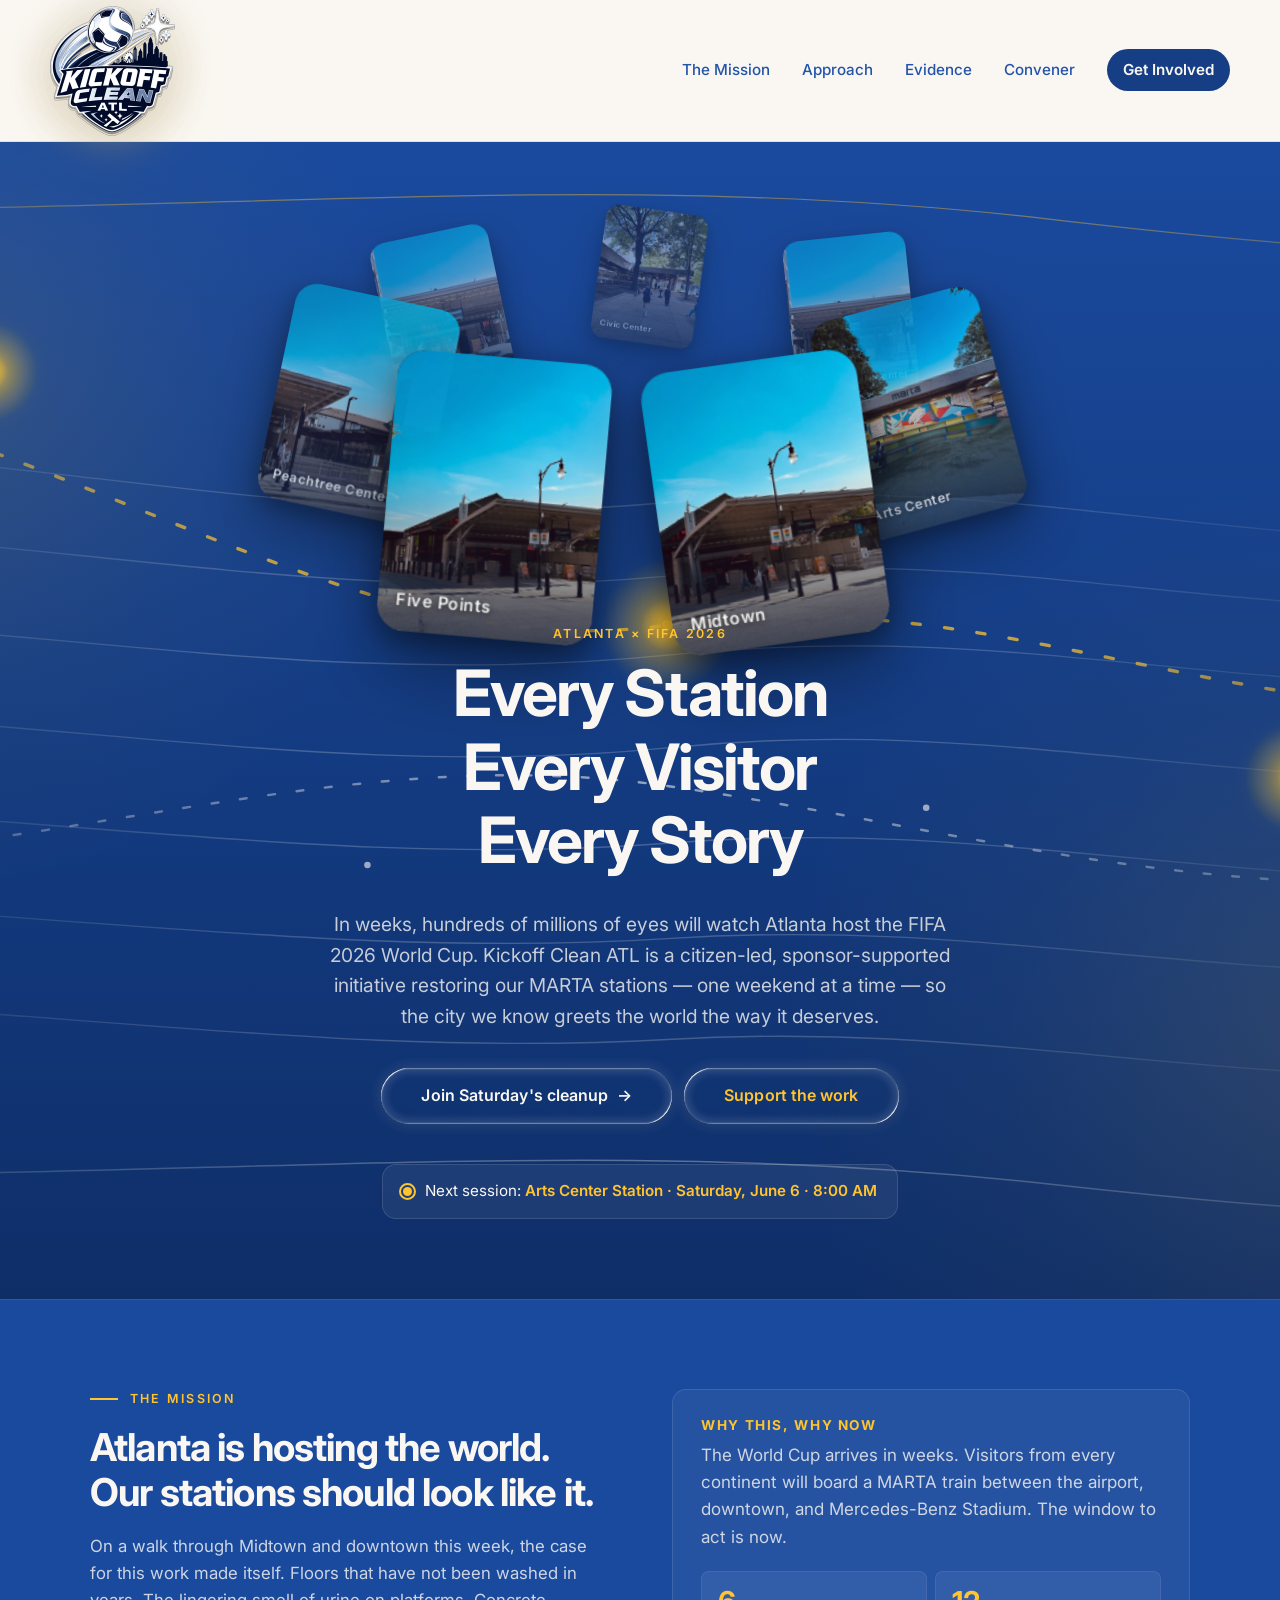
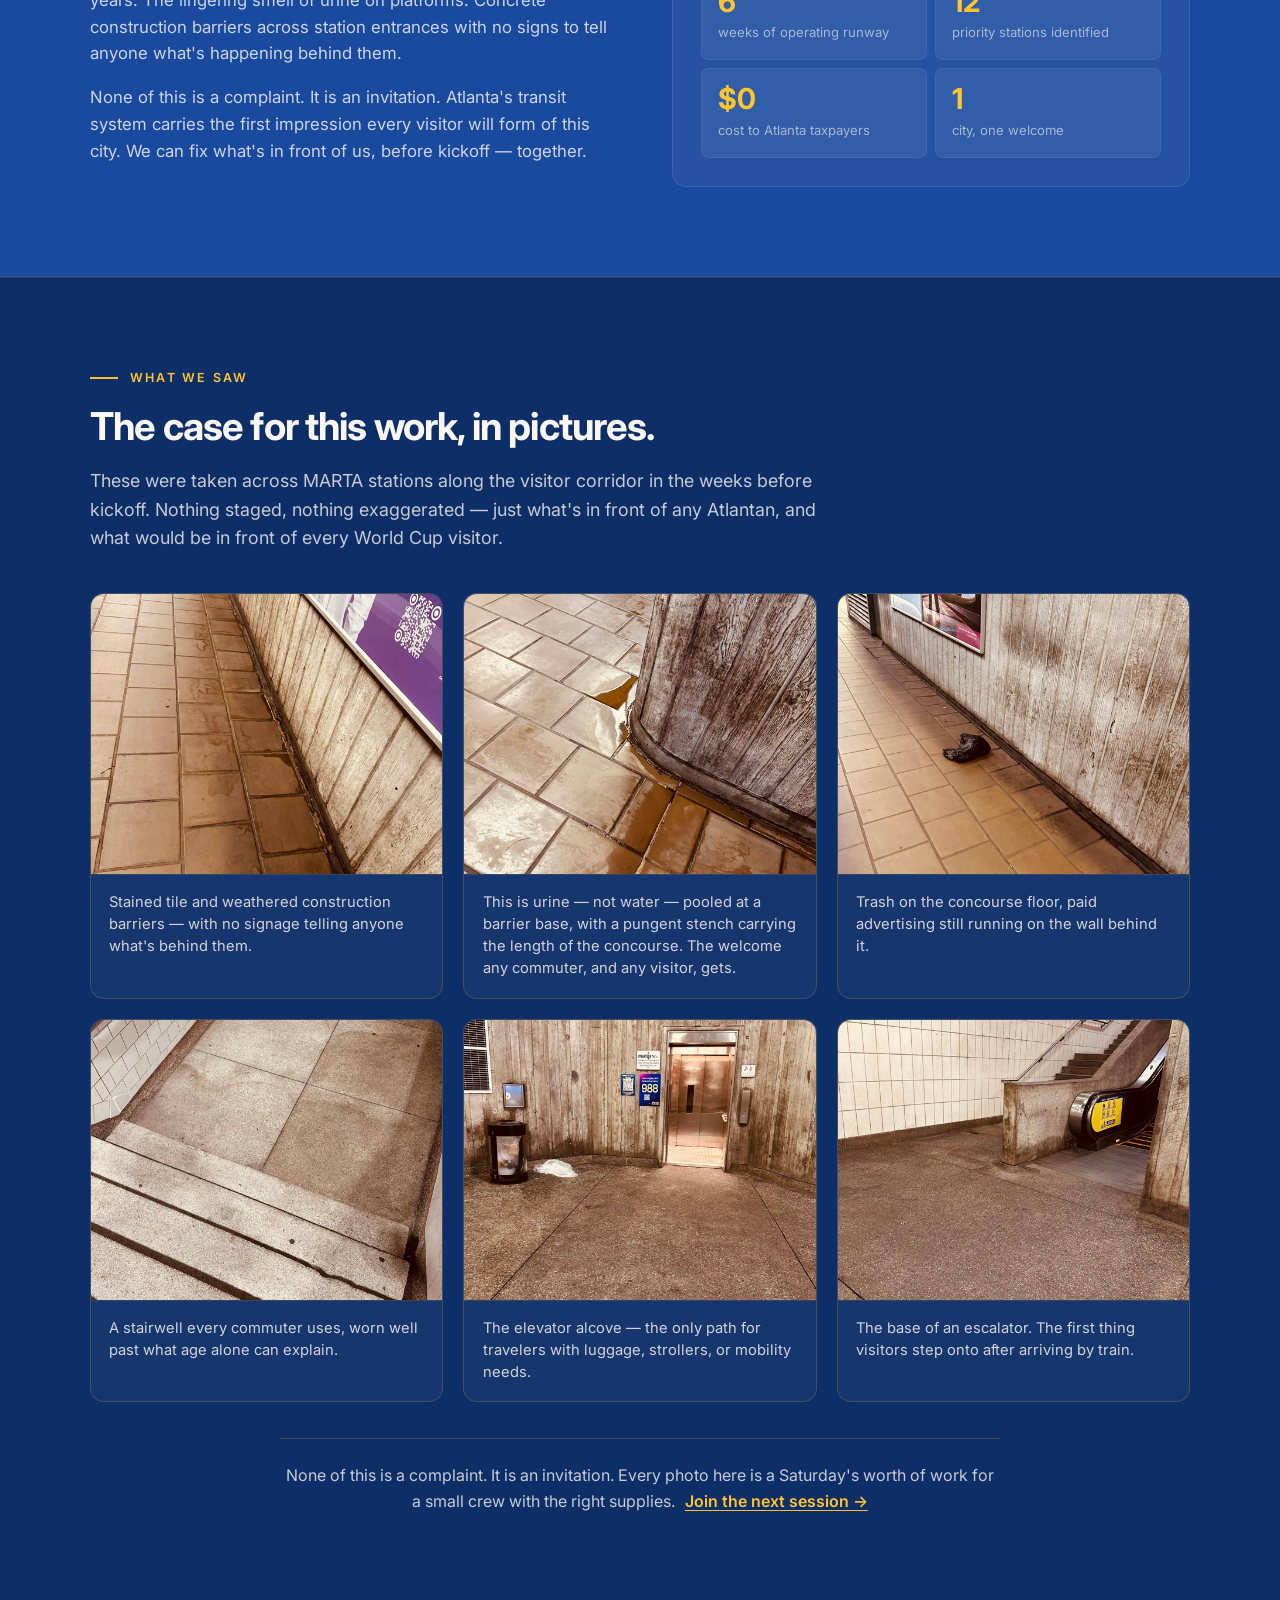
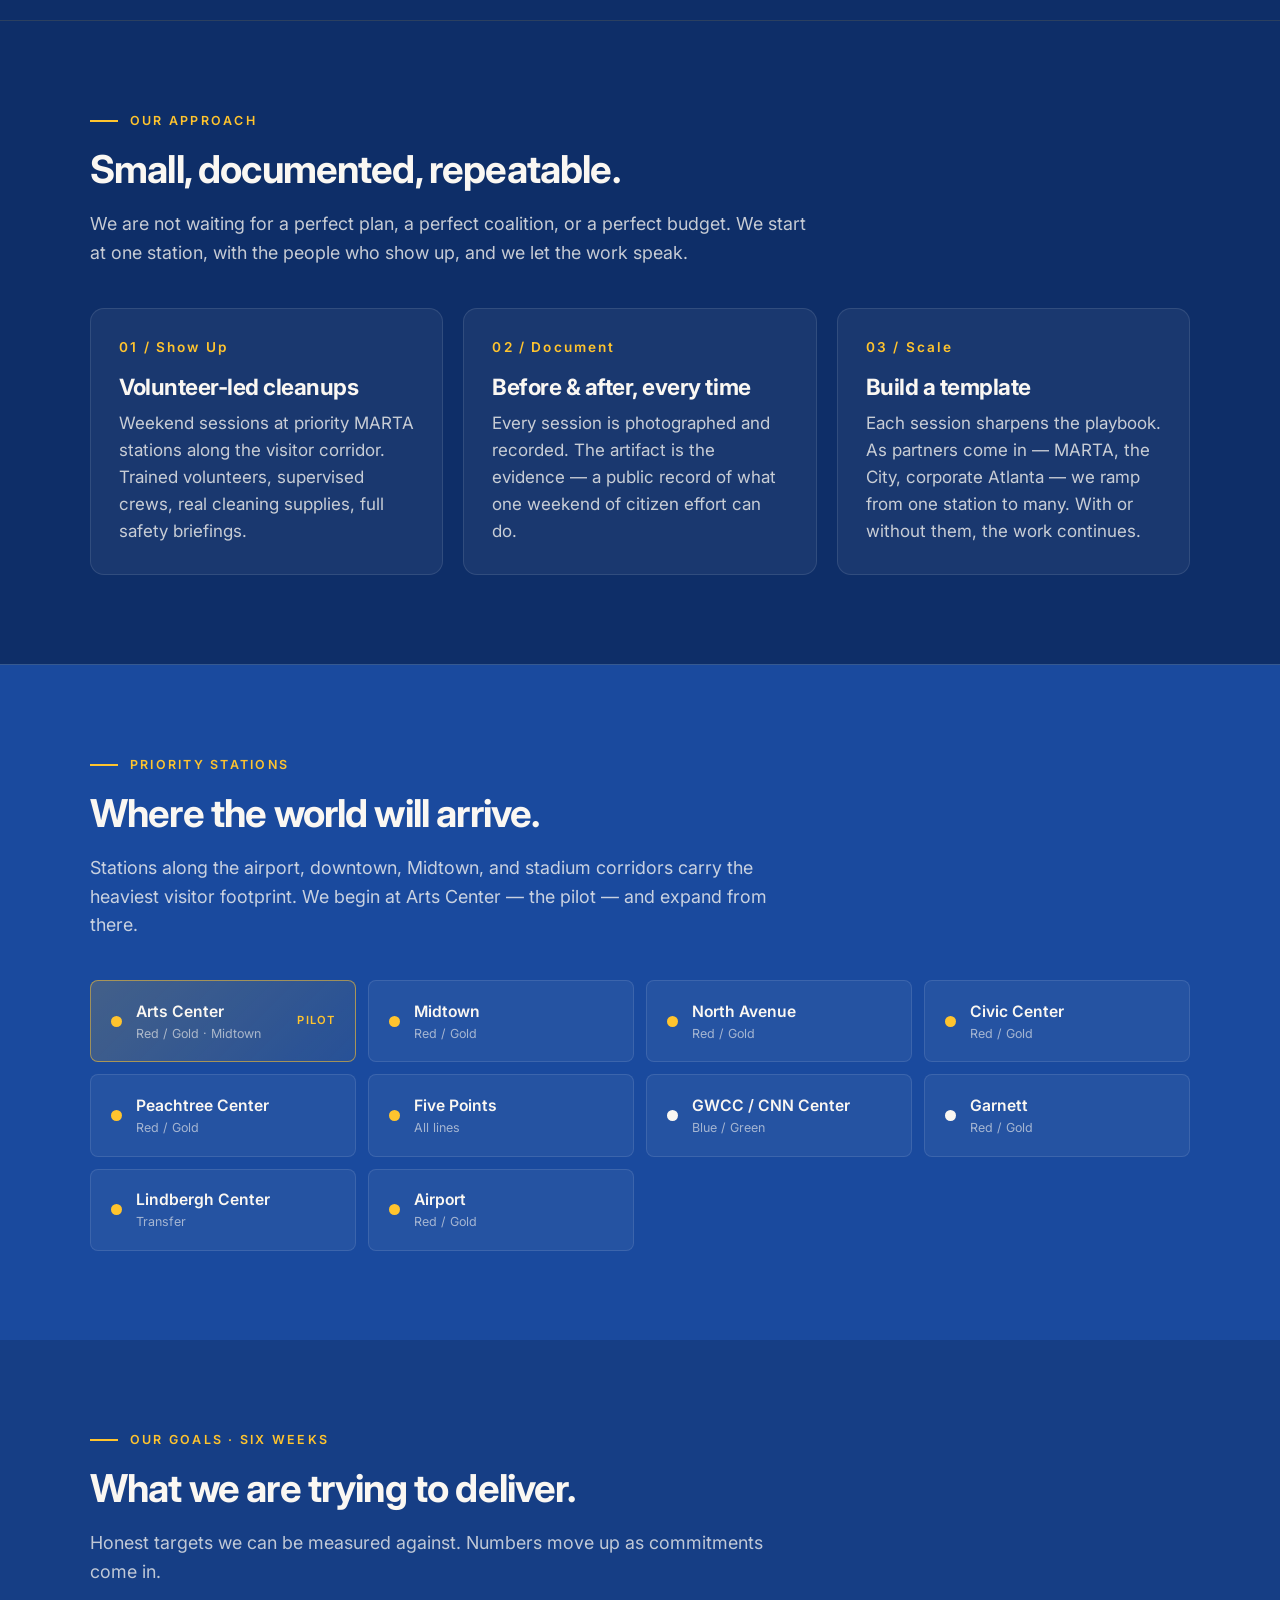
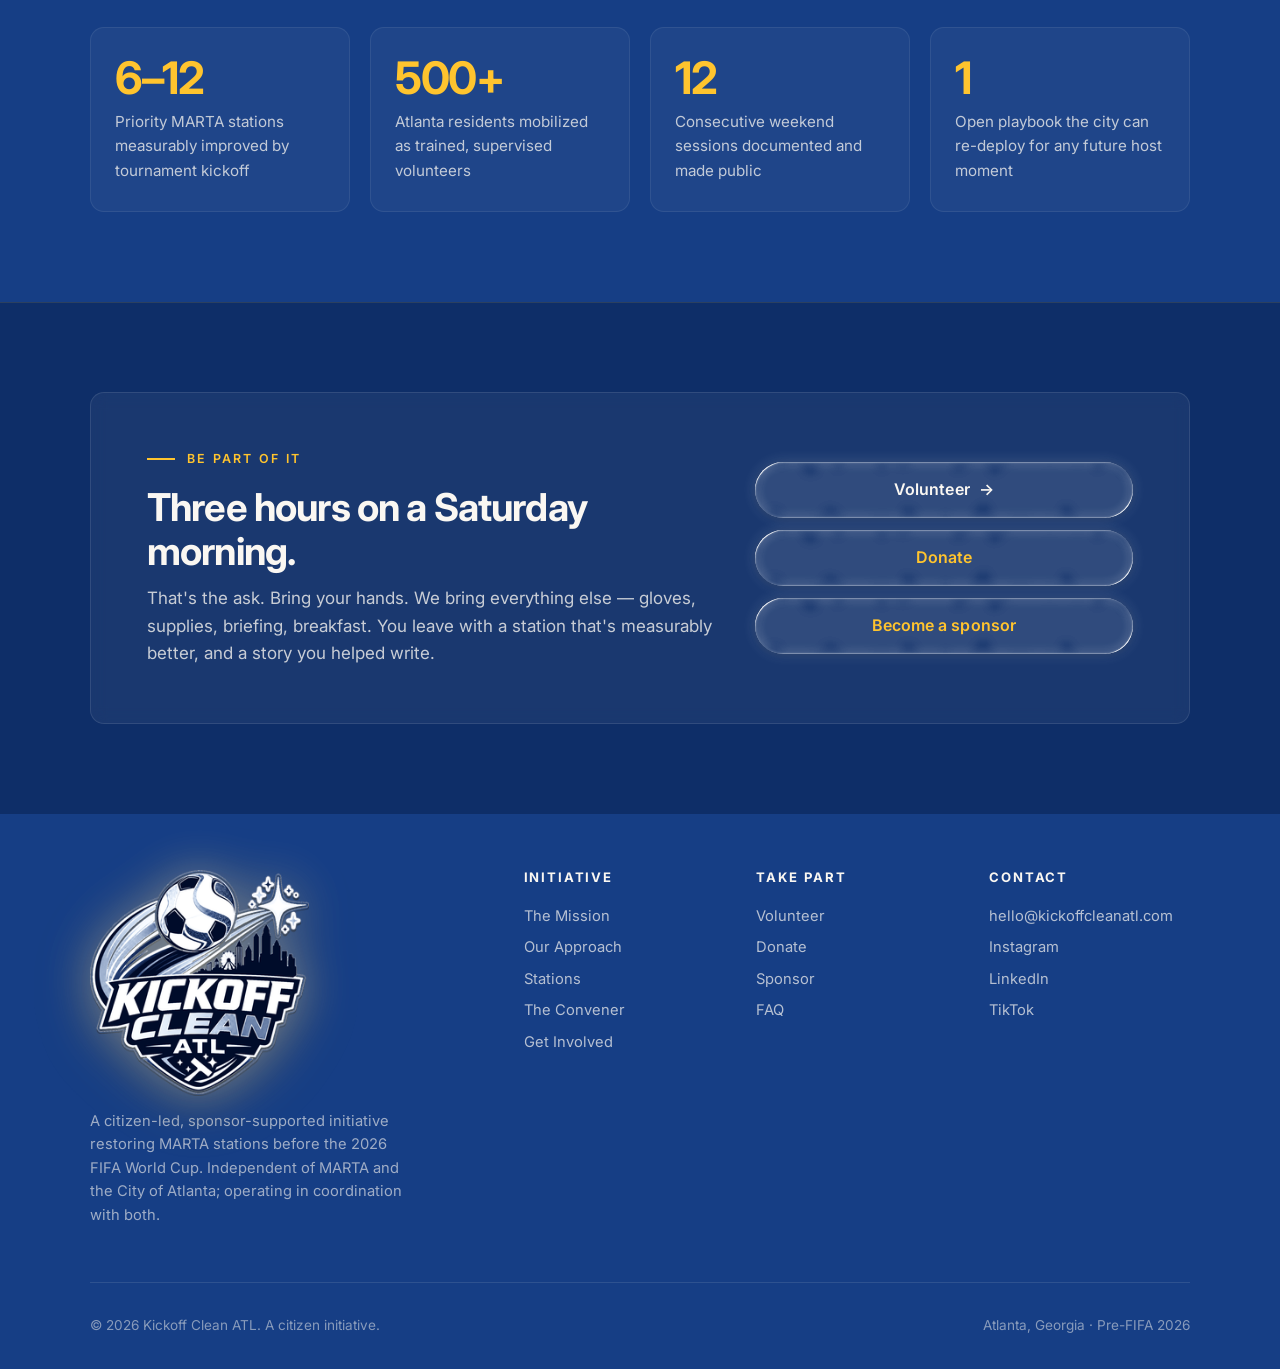
==== commit 89005ac9: "Add documentary modal to landing page — auto-opens after 60s of visible time YouTube video LHoVlUAv4" ====
--- a/index.html
+++ b/index.html
@@ -15,7 +15,7 @@
   <link rel="preconnect" href="https://fonts.googleapis.com" />
   <link rel="preconnect" href="https://fonts.gstatic.com" crossorigin />
   <link href="https://fonts.googleapis.com/css2?family=Inter:wght@400;500;600;700;800&display=swap" rel="stylesheet" />
-  <link rel="stylesheet" href="styles.css?v=202606050332" />
+  <link rel="stylesheet" href="styles.css?v=202606091006" />
   <link rel="icon" type="image/png" sizes="64x64" href="images/favicon.png" />
   <link rel="apple-touch-icon" href="images/logo-256.png" />
 </head>
@@ -494,7 +494,114 @@
     </div>
   </footer>
 
+  <!-- ============ DOCUMENTARY MODAL ============ -->
+  <!--
+    Auto-opens after 60 seconds of *visible* time on the page (tab-away pauses
+    the timer). Shows once per browser session via sessionStorage. YouTube
+    iframe with autoplay=1&mute=1 — required by browsers for autoplay; the
+    visitor can click the speaker icon to unmute. Closes via X, Esc, or
+    click-outside; iframe src is cleared on close to stop playback.
+  -->
+  <div class="doc-modal" id="doc-modal" role="dialog" aria-modal="true" aria-labelledby="doc-modal-title" hidden>
+    <button class="doc-modal__close" type="button" aria-label="Close (Esc)">&times;</button>
+    <div class="doc-modal__inner">
+      <span class="doc-modal__eyebrow">Watch the case</span>
+      <h2 class="doc-modal__title" id="doc-modal-title">A short film by the Convener.</h2>
+      <p class="doc-modal__lede">
+        Ernest Timothy walks the case for Kickoff Clean ATL in his own words.
+        Three minutes, one walk, one city's transit ahead of the world arriving.
+      </p>
+      <div class="doc-modal__frame">
+        <iframe id="doc-modal-iframe"
+                src=""
+                title="Kickoff Clean ATL — A short film by the Convener"
+                frameborder="0"
+                allow="accelerometer; autoplay; clipboard-write; encrypted-media; gyroscope; picture-in-picture; web-share"
+                referrerpolicy="strict-origin-when-cross-origin"
+                allowfullscreen></iframe>
+      </div>
+      <p class="doc-modal__hint">Tap the speaker icon to unmute &middot; press Esc or click outside to close</p>
+    </div>
+  </div>
+
+  <script>
+    /* Documentary modal — opens after 60s of visible time on the landing page.
+       Sessions-storage flag ("kca-doc-shown") ensures it shows only once per
+       browser session. The YouTube iframe src is only set when the modal
+       opens, and cleared when it closes, so nothing buffers in the background. */
+    (function () {
+      var modal    = document.getElementById('doc-modal');
+      var iframe   = document.getElementById('doc-modal-iframe');
+      if (!modal || !iframe) return;
+      var closeBtn = modal.querySelector('.doc-modal__close');
+
+      var SESSION_KEY = 'kca-doc-shown';
+      if (sessionStorage.getItem(SESSION_KEY) === '1') return;
+
+      var YT_VIDEO_ID = 'LHoVlUAv4hw';
+      var YT_EMBED = 'https://www.youtube.com/embed/' + YT_VIDEO_ID +
+        '?autoplay=1&mute=1&rel=0&playsinline=1&modestbranding=1';
+
+      var TRIGGER_MS = 60 * 1000;   // 60 seconds of visible time
+      var elapsed = 0;
+      var timer = null;
+      var timerStartedAt = 0;
+      var prevFocus = null;
+      var armed = true;             // false once opened/closed
+
+      function startTimer() {
+        if (!armed || timer || sessionStorage.getItem(SESSION_KEY) === '1') return;
+        var remaining = Math.max(0, TRIGGER_MS - elapsed);
+        timerStartedAt = Date.now();
+        timer = setTimeout(function () {
+          timer = null;
+          open();
+        }, remaining);
+      }
+      function pauseTimer() {
+        if (!timer) return;
+        elapsed += Date.now() - timerStartedAt;
+        clearTimeout(timer);
+        timer = null;
+      }
+
+      function open() {
+        if (modal.hidden === false) return;
+        armed = false;
+        prevFocus = document.activeElement;
+        iframe.src = YT_EMBED;
+        modal.hidden = false;
+        document.body.style.overflow = 'hidden';
+        sessionStorage.setItem(SESSION_KEY, '1');
+        setTimeout(function () { closeBtn && closeBtn.focus(); }, 0);
+        document.addEventListener('keydown', onKey);
+      }
+      function close() {
+        modal.hidden = true;
+        iframe.src = '';
+        document.body.style.overflow = '';
+        document.removeEventListener('keydown', onKey);
+        if (prevFocus && prevFocus.focus) prevFocus.focus();
+      }
+      function onKey(e) {
+        if (e.key === 'Escape') { e.preventDefault(); close(); }
+      }
+
+      closeBtn && closeBtn.addEventListener('click', close);
+      modal.addEventListener('click', function (e) {
+        if (e.target === modal) close();   // only outside the inner figure
+      });
+
+      document.addEventListener('visibilitychange', function () {
+        if (document.hidden) pauseTimer();
+        else startTimer();
+      });
+
+      startTimer();
+    })();
+  </script>
+
   <script src="carousel.js" defer></script>
-  <script src="email-actions.js?v=202606050332" defer></script>
+  <script src="email-actions.js?v=202606091006" defer></script>
 </body>
 </html>
--- a/styles.css
+++ b/styles.css
@@ -1098,3 +1098,119 @@
 @media (prefers-reduced-motion: reduce) {
   *, *::before, *::after { animation: none !important; transition: none !important; }
 }
+
+/* ---------- documentary modal (auto-opens 60s after landing) ---------- */
+.doc-modal {
+  position: fixed;
+  inset: 0;
+  z-index: 9999;
+  display: flex;
+  align-items: center;
+  justify-content: center;
+  padding: clamp(1rem, 4vw, 2rem);
+  background: rgba(7, 16, 38, 0.94);
+  backdrop-filter: blur(8px);
+  -webkit-backdrop-filter: blur(8px);
+  animation: doc-modal-fade 0.25s ease-out;
+}
+.doc-modal[hidden] { display: none; }
+@keyframes doc-modal-fade {
+  from { opacity: 0; }
+  to   { opacity: 1; }
+}
+
+.doc-modal__inner {
+  width: 100%;
+  max-width: 960px;
+  display: flex;
+  flex-direction: column;
+  align-items: center;
+  gap: 0.85rem;
+  text-align: center;
+}
+
+.doc-modal__eyebrow {
+  font-size: 0.74rem;
+  letter-spacing: 0.18em;
+  text-transform: uppercase;
+  color: var(--gold);
+  font-weight: 600;
+}
+
+.doc-modal__title {
+  font-family: 'Inter', sans-serif;
+  font-size: clamp(1.4rem, 3vw, 2rem);
+  font-weight: 700;
+  letter-spacing: -0.02em;
+  color: var(--cream);
+  margin: 0;
+}
+
+.doc-modal__lede {
+  margin: 0;
+  font-size: clamp(0.95rem, 1.3vw, 1.05rem);
+  line-height: 1.55;
+  color: rgba(250, 247, 242, 0.78);
+  max-width: 60ch;
+}
+
+.doc-modal__frame {
+  position: relative;
+  width: 100%;
+  aspect-ratio: 16 / 9;
+  margin-top: 0.35rem;
+  border-radius: 12px;
+  overflow: hidden;
+  background: #0b162e;
+  box-shadow:
+    0 30px 70px rgba(0, 0, 0, 0.55),
+    0 0 0 1px rgba(255, 196, 46, 0.30);
+}
+.doc-modal__frame iframe {
+  position: absolute;
+  inset: 0;
+  width: 100%;
+  height: 100%;
+  border: none;
+}
+
+.doc-modal__hint {
+  margin: 0;
+  font-size: 0.74rem;
+  letter-spacing: 0.08em;
+  text-transform: uppercase;
+  color: rgba(250, 247, 242, 0.50);
+  font-weight: 500;
+}
+
+.doc-modal__close {
+  position: fixed;
+  top: 20px;
+  right: 20px;
+  z-index: 10;
+  width: 44px;
+  height: 44px;
+  border-radius: 50%;
+  background: rgba(0, 0, 0, 0.45);
+  color: var(--cream);
+  border: 1px solid rgba(255, 196, 46, 0.35);
+  cursor: pointer;
+  font-family: inherit;
+  font-size: 1.6rem;
+  line-height: 1;
+  transition: background 0.15s ease, border-color 0.15s ease, transform 0.15s ease, color 0.15s ease;
+}
+.doc-modal__close:hover,
+.doc-modal__close:focus-visible {
+  background: rgba(255, 196, 46, 0.18);
+  border-color: var(--gold);
+  color: #FFE082;
+  outline: none;
+  transform: scale(1.08);
+}
+
+@media (max-width: 640px) {
+  .doc-modal__close { top: 12px; right: 12px; width: 40px; height: 40px; font-size: 1.4rem; }
+  .doc-modal__title { font-size: 1.25rem; }
+  .doc-modal__lede  { font-size: 0.92rem; }
+}
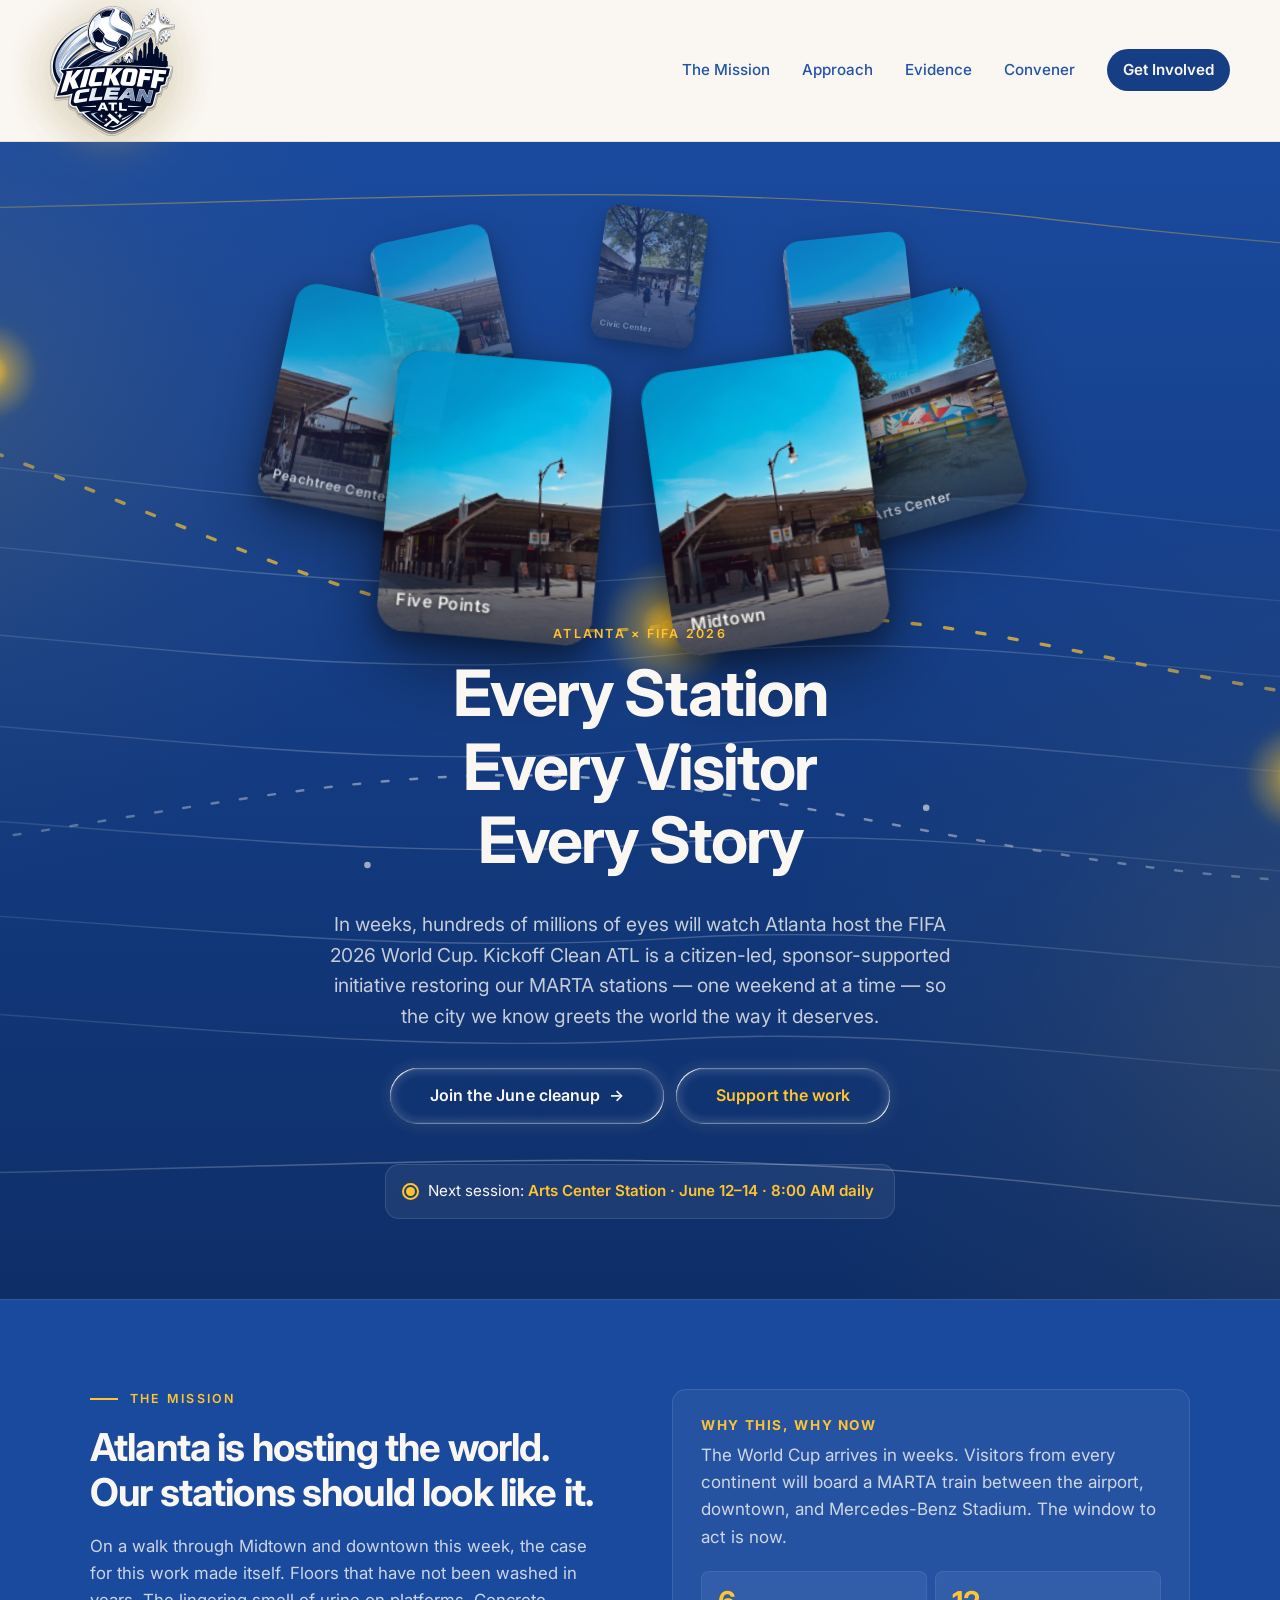
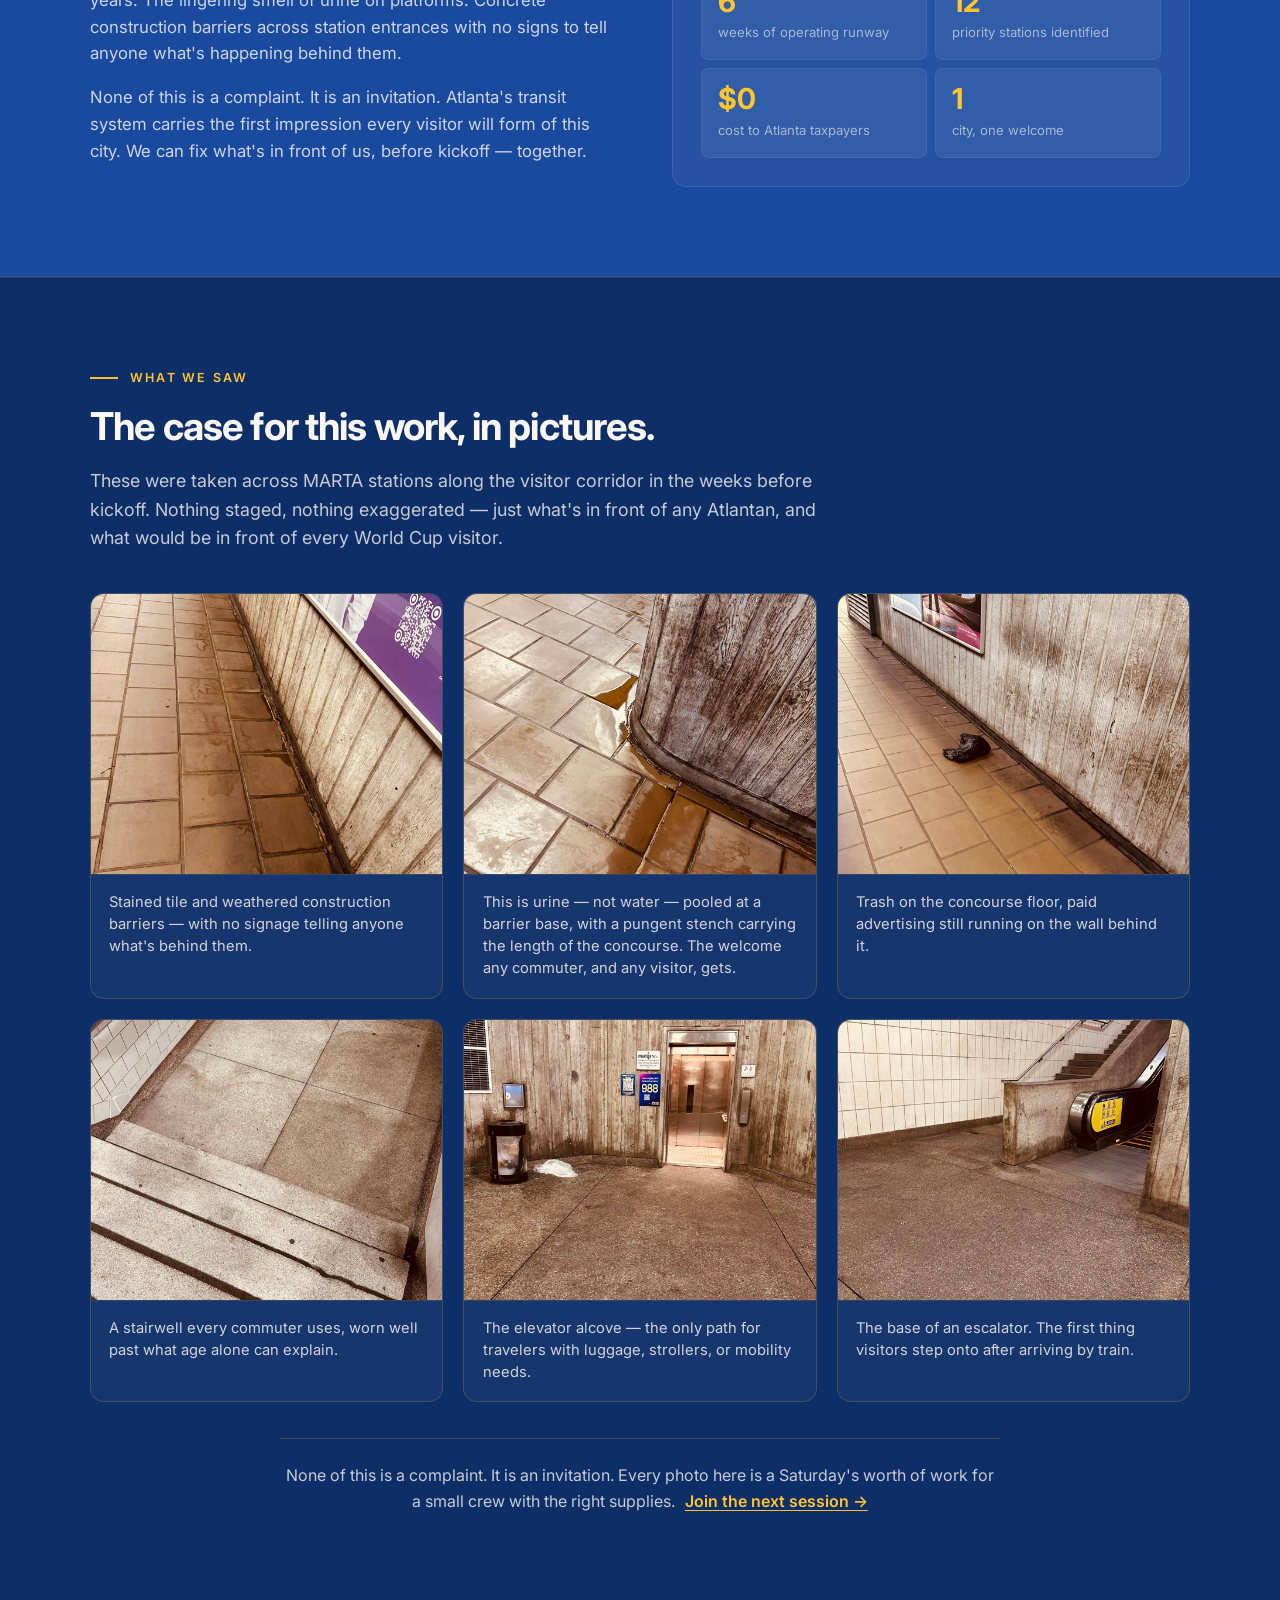
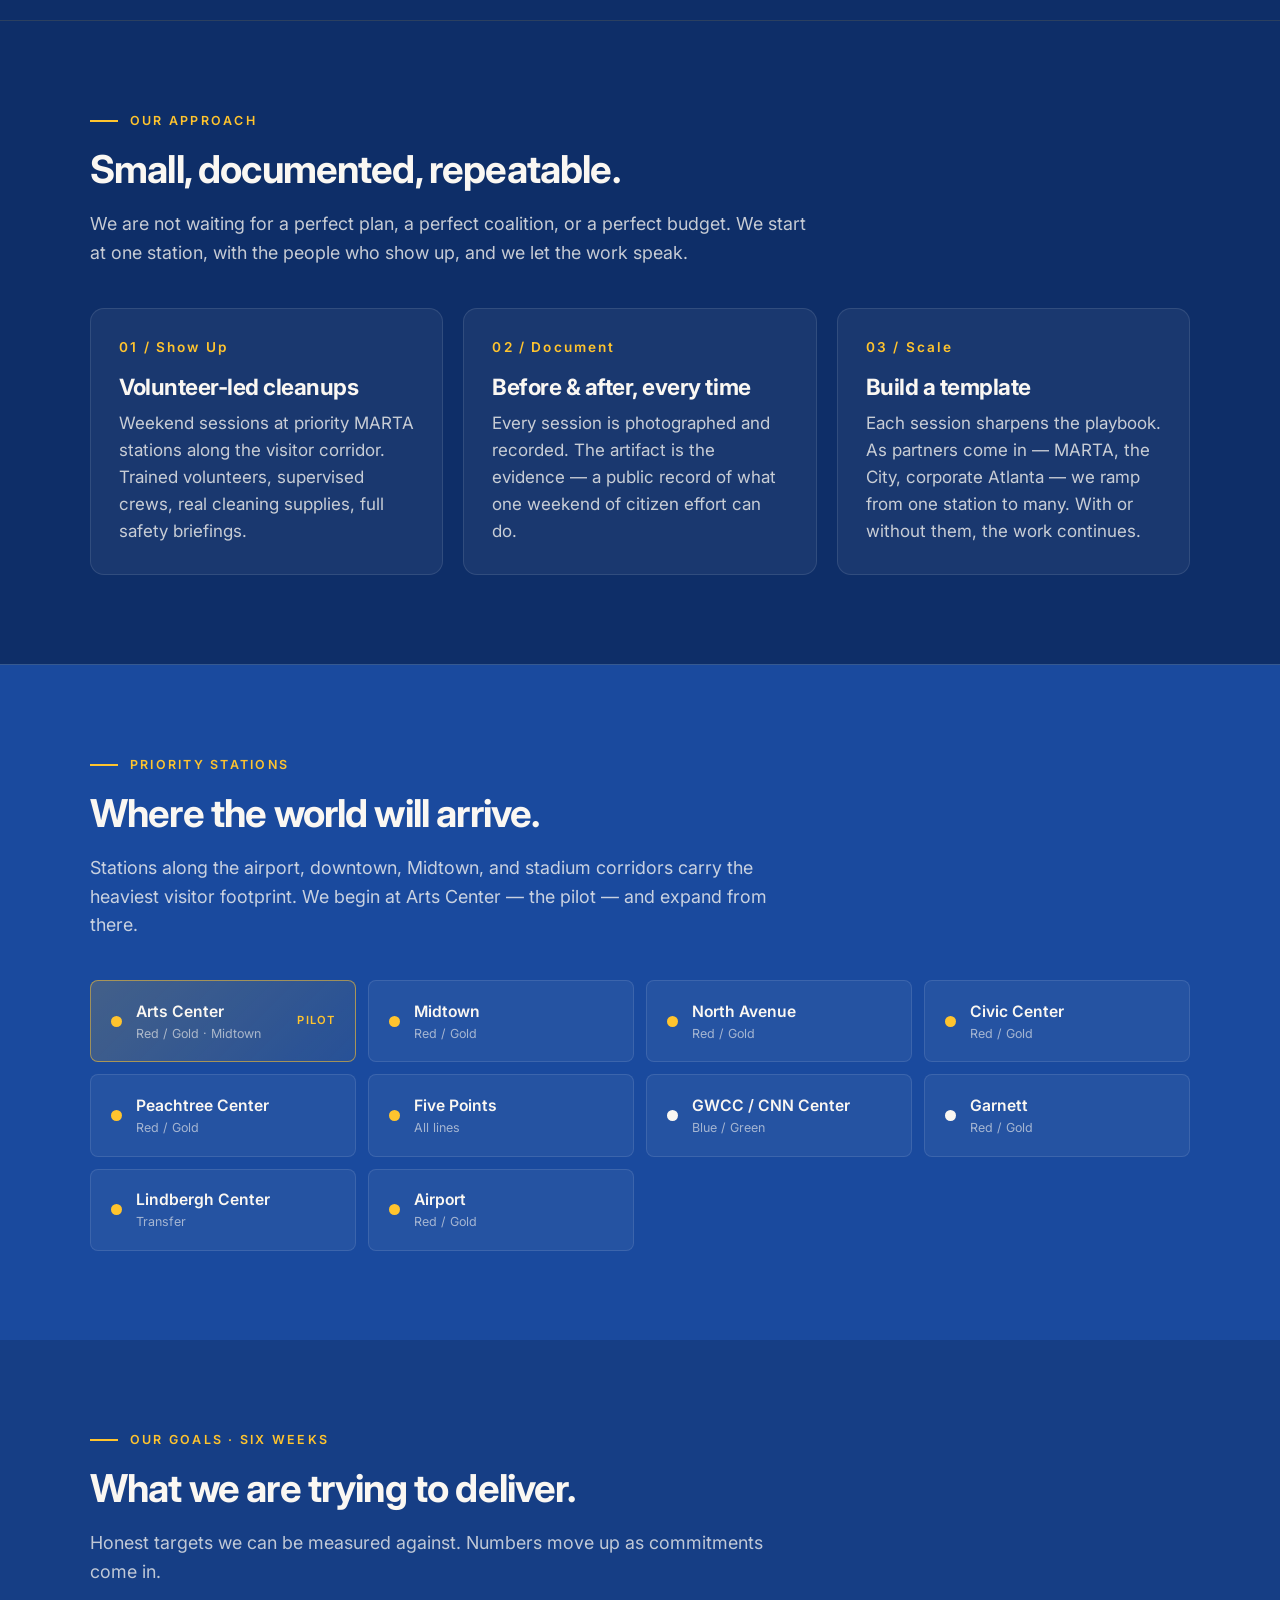
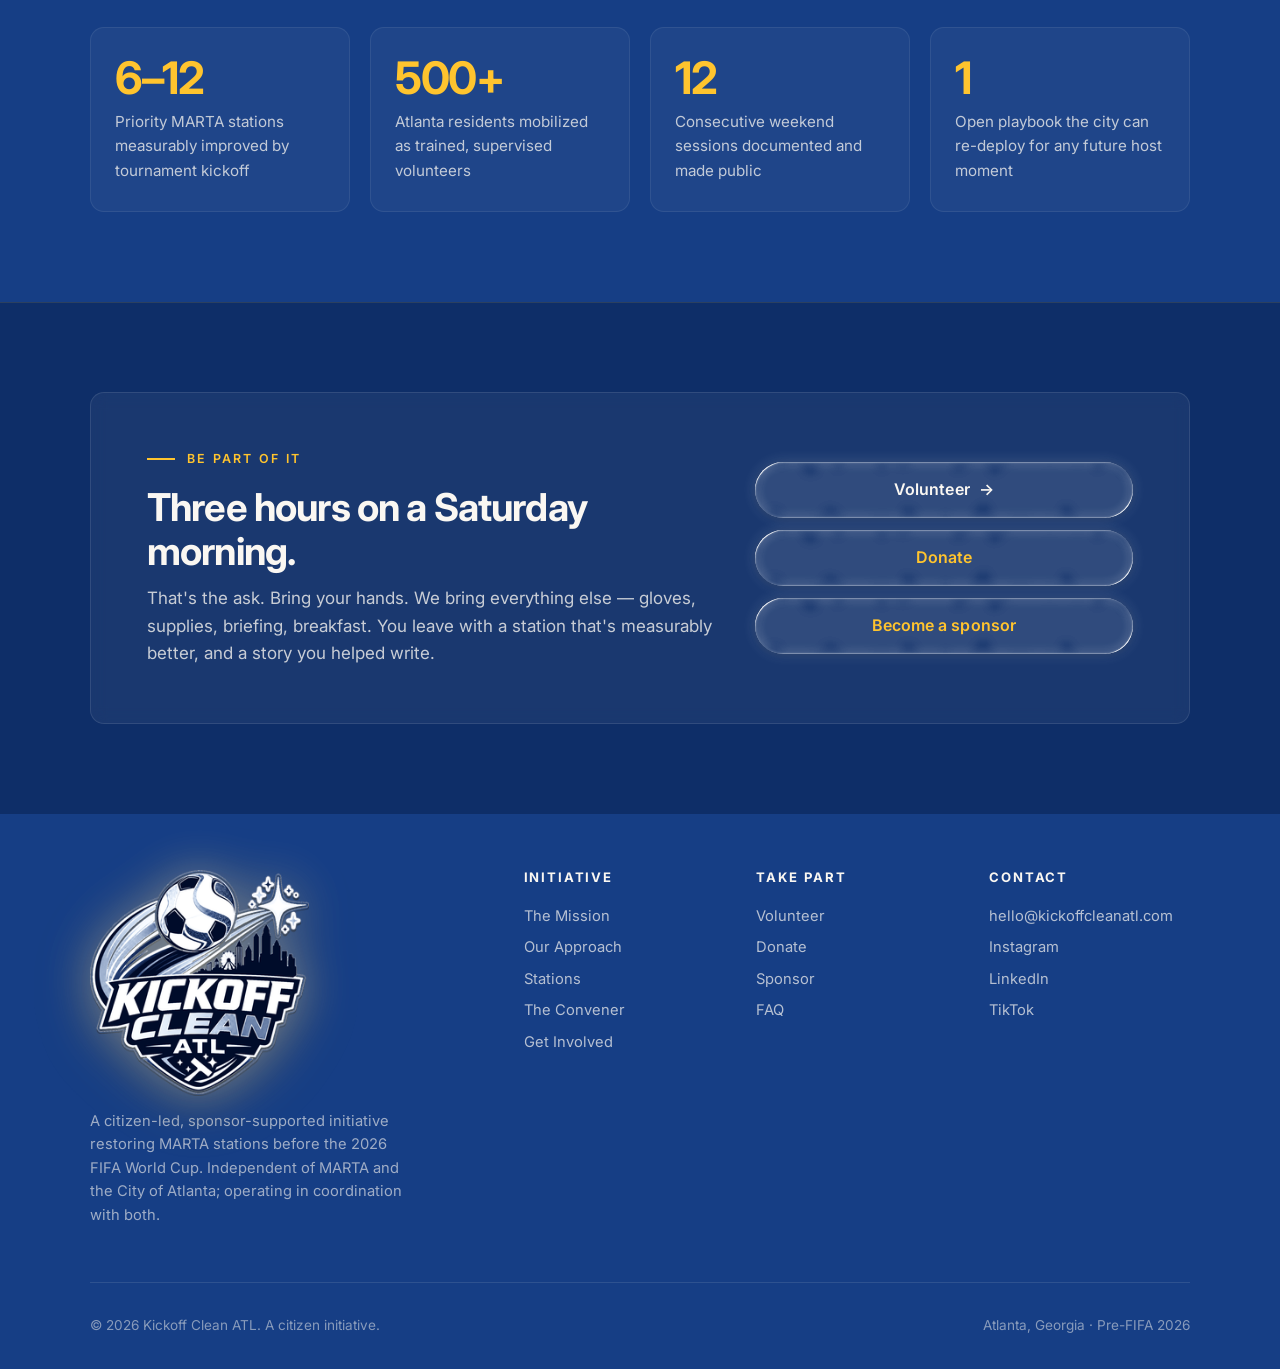
==== commit 1127bc0f: "Modal 10s + nav stays visible above video + date to June 12–14, 2026 Documentary modal (index.html):" ====
--- a/index.html
+++ b/index.html
@@ -15,7 +15,7 @@
   <link rel="preconnect" href="https://fonts.googleapis.com" />
   <link rel="preconnect" href="https://fonts.gstatic.com" crossorigin />
   <link href="https://fonts.googleapis.com/css2?family=Inter:wght@400;500;600;700;800&display=swap" rel="stylesheet" />
-  <link rel="stylesheet" href="styles.css?v=202606091006" />
+  <link rel="stylesheet" href="styles.css?v=202606091129" />
   <link rel="icon" type="image/png" sizes="64x64" href="images/favicon.png" />
   <link rel="apple-touch-icon" href="images/logo-256.png" />
 </head>
@@ -54,7 +54,7 @@
   <!--
     Image placeholders below are stock Unsplash photos of transit / urban scenes.
     Replace each <img src="..."> with a real MARTA station photo after Session 1
-    (Saturday, June 6, 2026). Keep the data-static-rotation attribute on each card.
+    (June 12–14, 2026). Keep the data-static-rotation attribute on each card.
   -->
   <header class="hero">
     <!-- ============ HERO VECTOR BACKDROP ============ -->
@@ -190,7 +190,7 @@
       </p>
       <div class="hero-actions">
         <a href="sign-up.html" class="btn-liquid">
-          <span>Join Saturday's cleanup</span>
+          <span>Join the June cleanup</span>
           <span class="arrow" aria-hidden="true">→</span>
         </a>
         <a href="get-involved.html#donate" class="btn-liquid is-accent">
@@ -199,7 +199,7 @@
       </div>
       <div class="next-session">
         <span class="pulse" aria-hidden="true"></span>
-        <span>Next session: <strong>Arts Center Station · Saturday, June 6 · 8:00 AM</strong></span>
+        <span>Next session: <strong>Arts Center Station · June 12–14 · 8:00 AM daily</strong></span>
       </div>
     </div>
   </header>
@@ -542,7 +542,7 @@
       var YT_EMBED = 'https://www.youtube.com/embed/' + YT_VIDEO_ID +
         '?autoplay=1&mute=1&rel=0&playsinline=1&modestbranding=1';
 
-      var TRIGGER_MS = 60 * 1000;   // 60 seconds of visible time
+      var TRIGGER_MS = 10 * 1000;   // 10 seconds of visible time
       var elapsed = 0;
       var timer = null;
       var timerStartedAt = 0;
@@ -565,22 +565,31 @@
         timer = null;
       }
 
+      function measureNav() {
+        var nav = document.querySelector('.nav');
+        var h = (nav && nav.offsetHeight) ? nav.offsetHeight : 100;
+        document.documentElement.style.setProperty('--kca-nav-height', h + 'px');
+      }
+
       function open() {
         if (modal.hidden === false) return;
         armed = false;
         prevFocus = document.activeElement;
+        measureNav();
         iframe.src = YT_EMBED;
         modal.hidden = false;
         document.body.style.overflow = 'hidden';
         sessionStorage.setItem(SESSION_KEY, '1');
         setTimeout(function () { closeBtn && closeBtn.focus(); }, 0);
         document.addEventListener('keydown', onKey);
+        window.addEventListener('resize', measureNav);
       }
       function close() {
         modal.hidden = true;
         iframe.src = '';
         document.body.style.overflow = '';
         document.removeEventListener('keydown', onKey);
+        window.removeEventListener('resize', measureNav);
         if (prevFocus && prevFocus.focus) prevFocus.focus();
       }
       function onKey(e) {
@@ -602,6 +611,6 @@
   </script>
 
   <script src="carousel.js" defer></script>
-  <script src="email-actions.js?v=202606091006" defer></script>
+  <script src="email-actions.js?v=202606091129" defer></script>
 </body>
 </html>
--- a/styles.css
+++ b/styles.css
@@ -1099,11 +1099,17 @@
   *, *::before, *::after { animation: none !important; transition: none !important; }
 }
 
-/* ---------- documentary modal (auto-opens 60s after landing) ---------- */
+/* ---------- documentary modal (auto-opens 10s after landing) ---------- */
+/* Modal sits BELOW the sticky nav so the logo + menu stay on display
+   above the playing video. JS measures the nav height on open and sets
+   --kca-nav-height on the document element; CSS reads it here. */
 .doc-modal {
   position: fixed;
-  inset: 0;
-  z-index: 9999;
+  top: var(--kca-nav-height, 100px);
+  left: 0;
+  right: 0;
+  bottom: 0;
+  z-index: 49;                /* below the nav (z-index 50) — defense in depth */
   display: flex;
   align-items: center;
   justify-content: center;
@@ -1185,9 +1191,9 @@
 
 .doc-modal__close {
   position: fixed;
-  top: 20px;
+  top: calc(var(--kca-nav-height, 100px) + 16px);
   right: 20px;
-  z-index: 10;
+  z-index: 50;
   width: 44px;
   height: 44px;
   border-radius: 50%;
@@ -1210,7 +1216,7 @@
 }
 
 @media (max-width: 640px) {
-  .doc-modal__close { top: 12px; right: 12px; width: 40px; height: 40px; font-size: 1.4rem; }
+  .doc-modal__close { top: calc(var(--kca-nav-height, 90px) + 8px); right: 12px; width: 40px; height: 40px; font-size: 1.4rem; }
   .doc-modal__title { font-size: 1.25rem; }
   .doc-modal__lede  { font-size: 0.92rem; }
 }
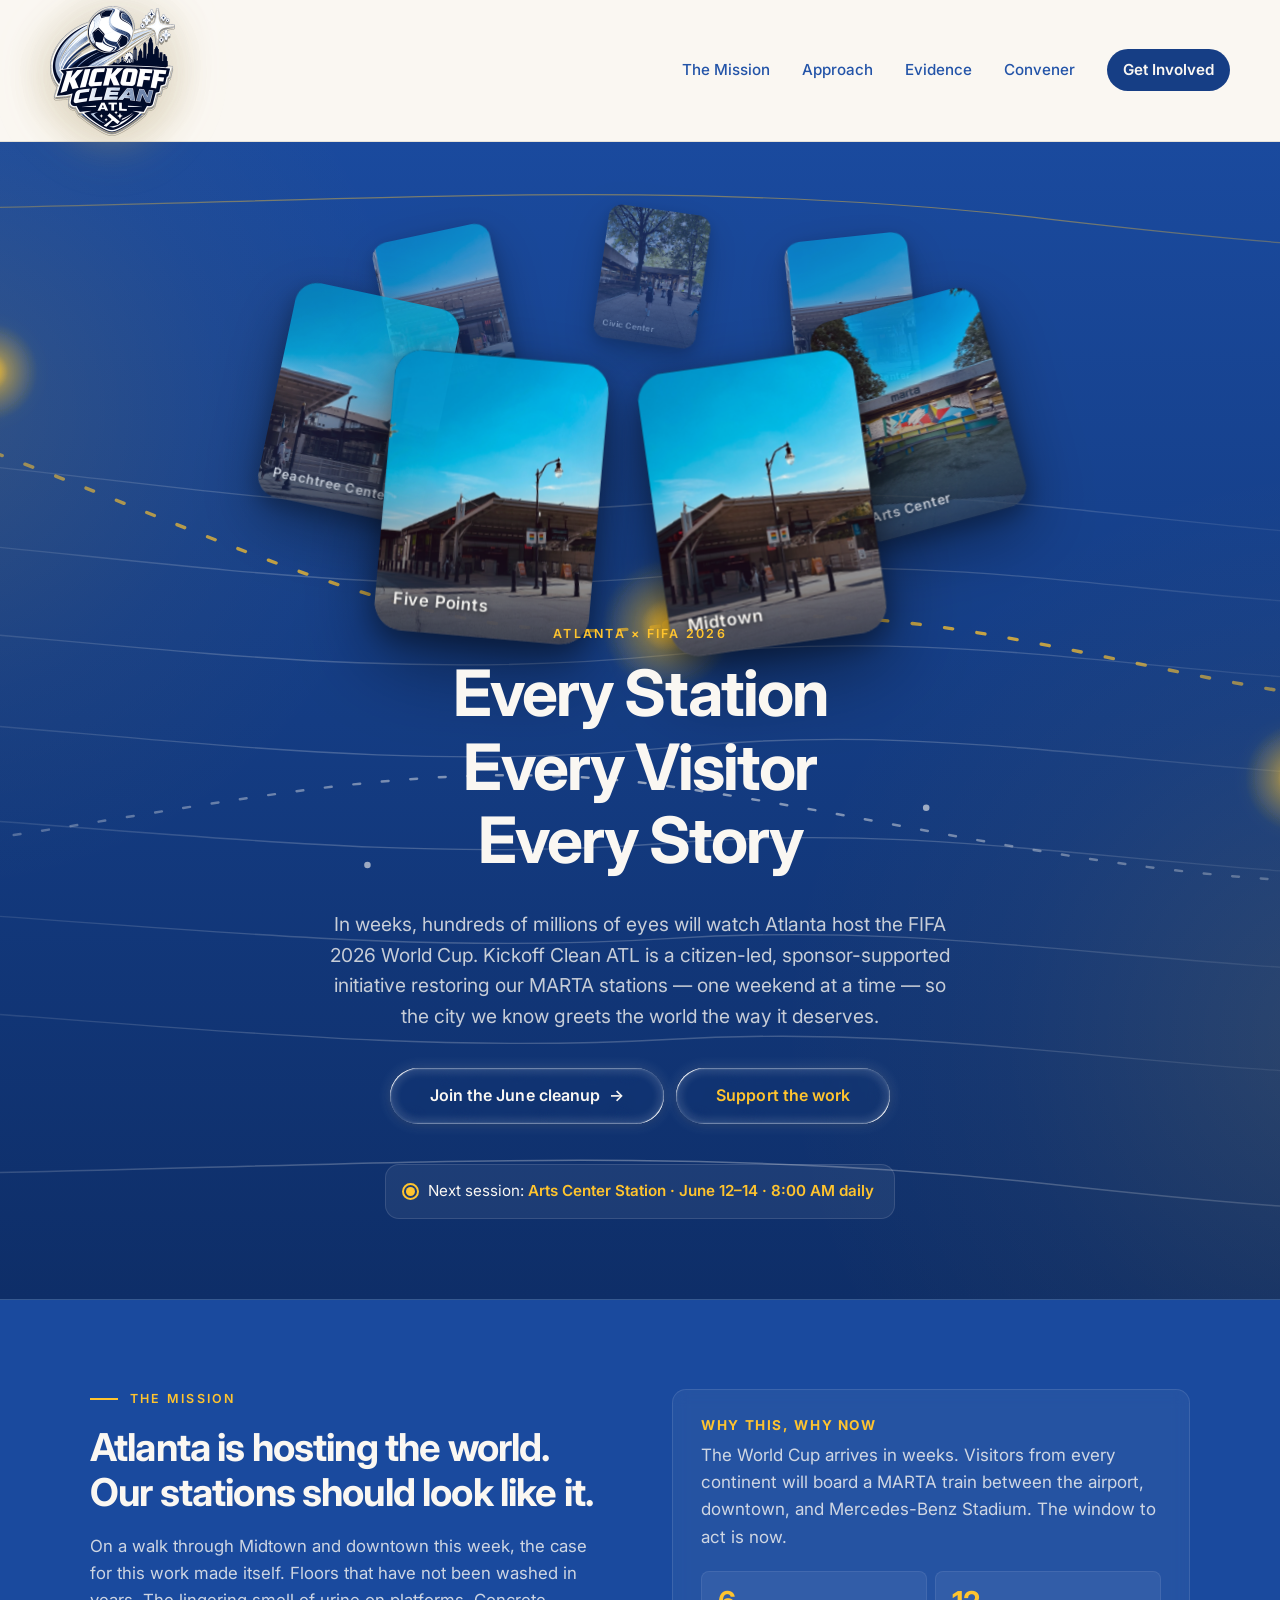
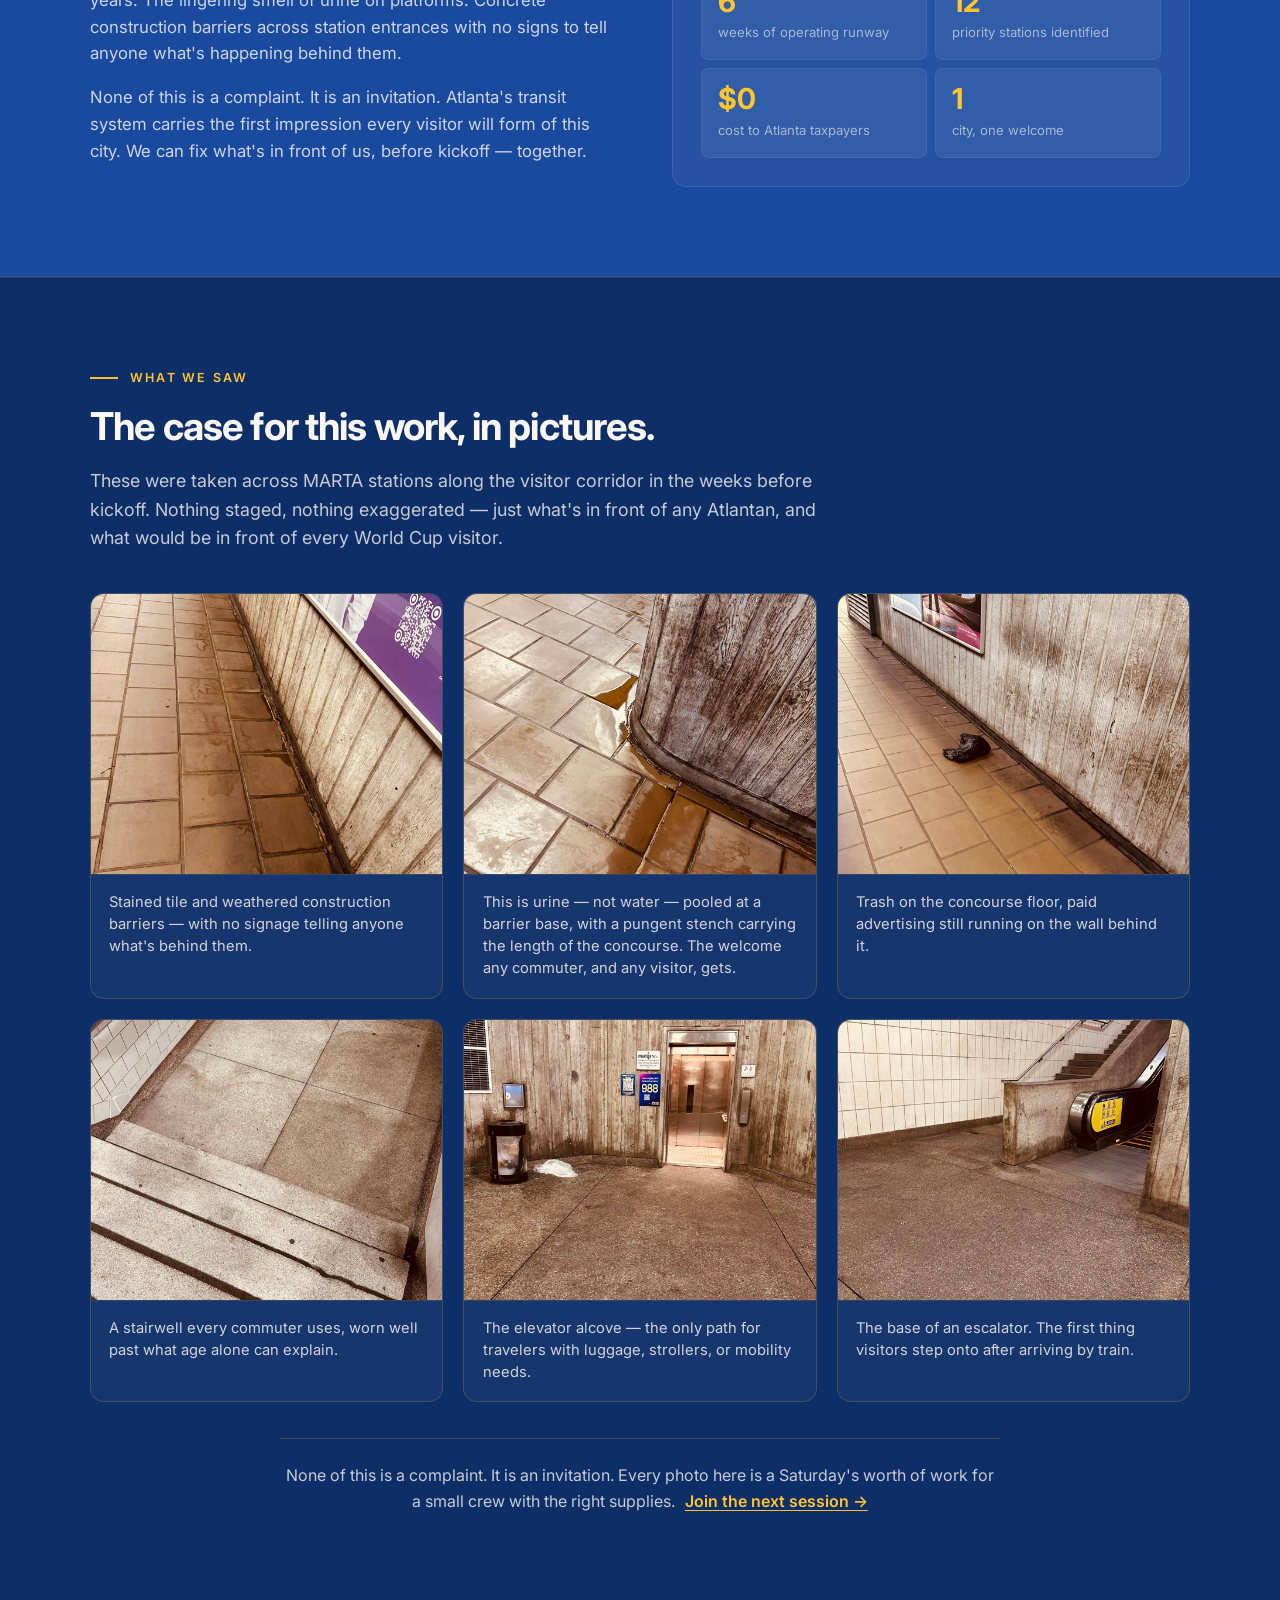
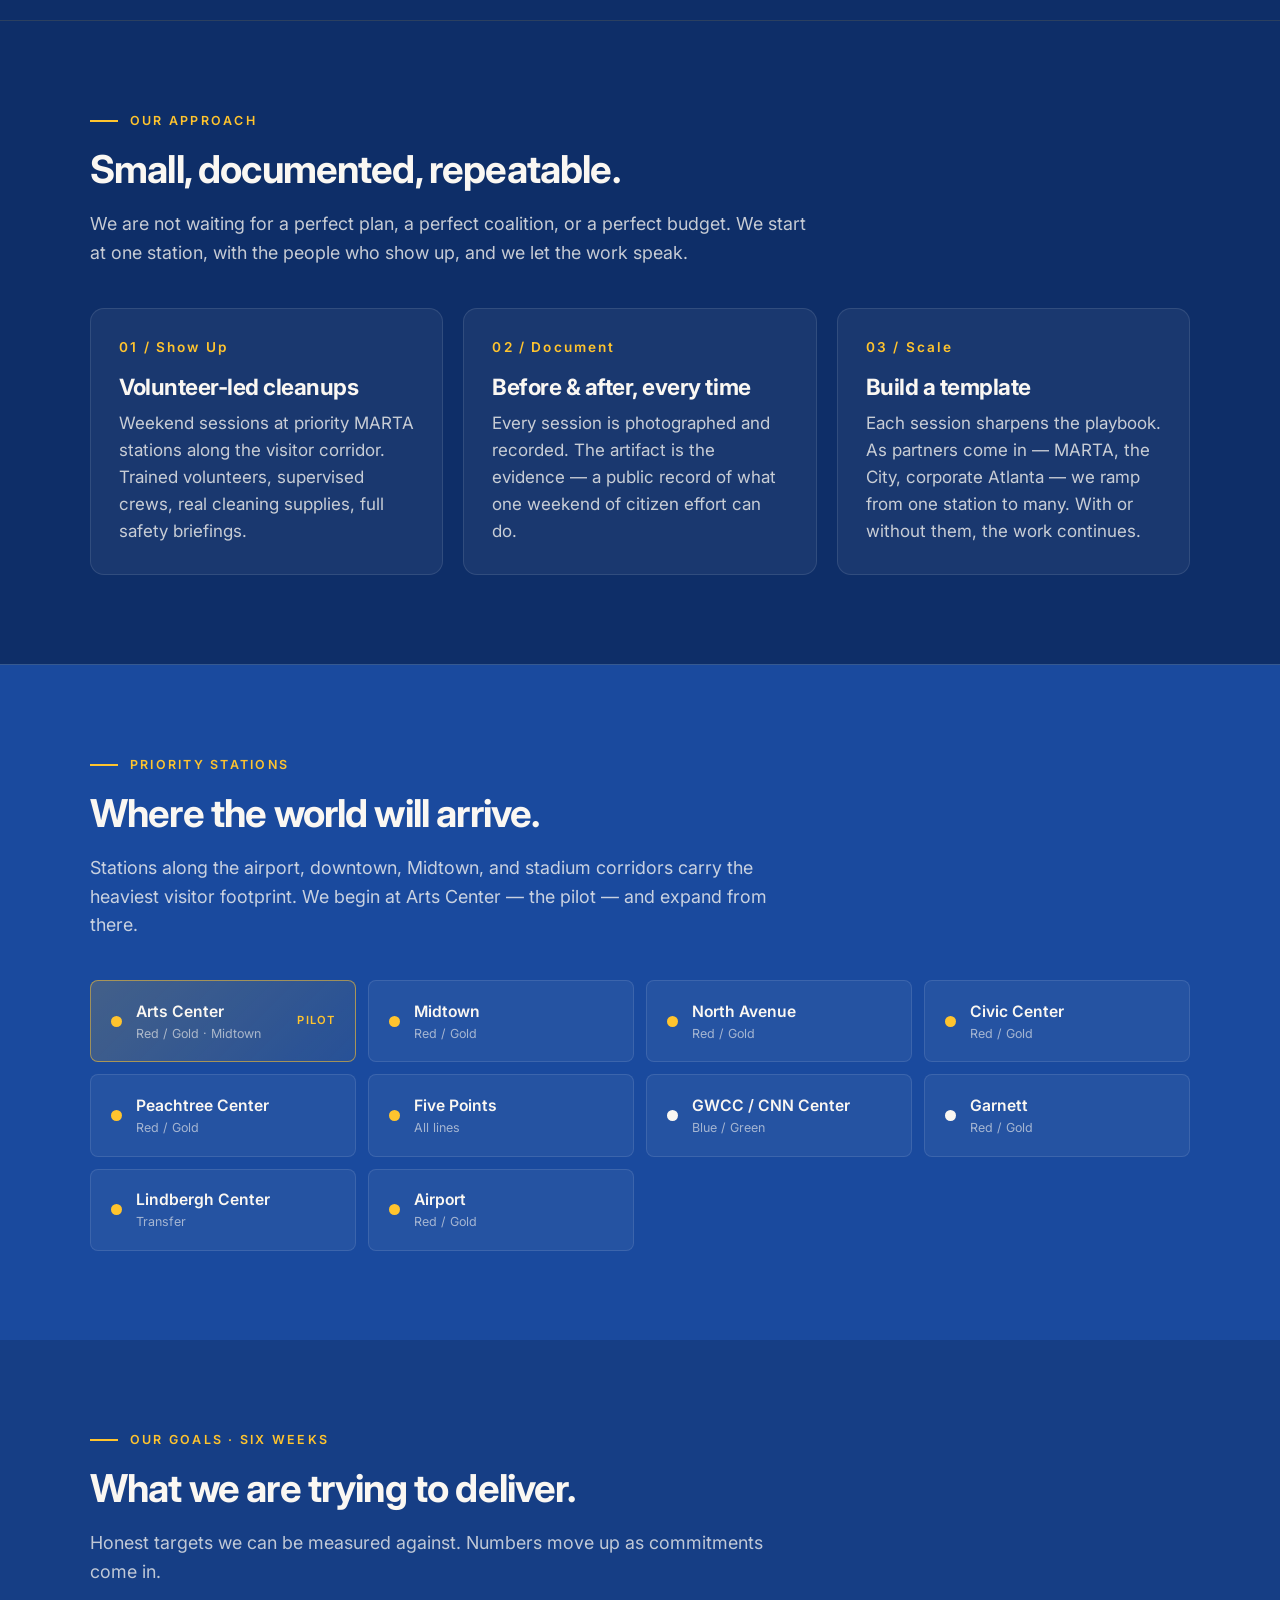
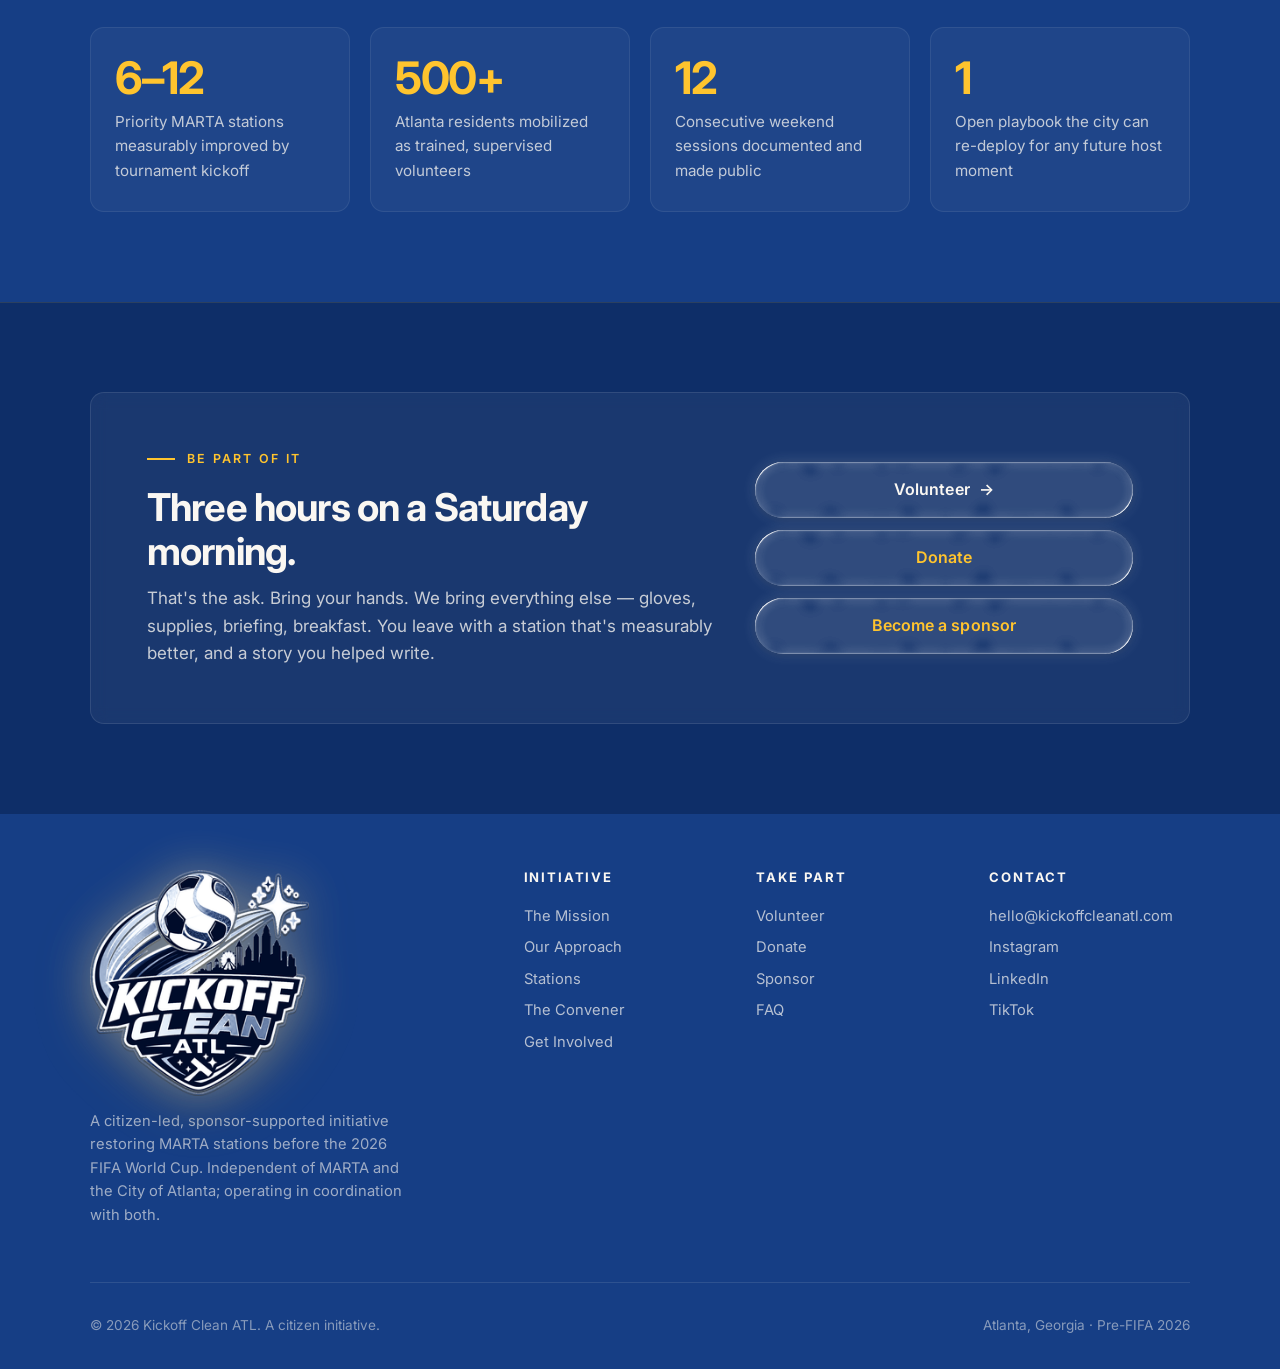
==== commit f86e443c: "Doc modal: title + video moved up; backdrop now matches site royal blue Three CSS tweaks on .doc-mod" ====
--- a/index.html
+++ b/index.html
@@ -15,7 +15,7 @@
   <link rel="preconnect" href="https://fonts.googleapis.com" />
   <link rel="preconnect" href="https://fonts.gstatic.com" crossorigin />
   <link href="https://fonts.googleapis.com/css2?family=Inter:wght@400;500;600;700;800&display=swap" rel="stylesheet" />
-  <link rel="stylesheet" href="styles.css?v=202606091129" />
+  <link rel="stylesheet" href="styles.css?v=202606091144" />
   <link rel="icon" type="image/png" sizes="64x64" href="images/favicon.png" />
   <link rel="apple-touch-icon" href="images/logo-256.png" />
 </head>
@@ -611,6 +611,6 @@
   </script>
 
   <script src="carousel.js" defer></script>
-  <script src="email-actions.js?v=202606091129" defer></script>
+  <script src="email-actions.js?v=202606091144" defer></script>
 </body>
 </html>
--- a/styles.css
+++ b/styles.css
@@ -1111,10 +1111,10 @@
   bottom: 0;
   z-index: 49;                /* below the nav (z-index 50) — defense in depth */
   display: flex;
-  align-items: center;
+  align-items: flex-start;    /* top-aligned so title + video sit at the top */
   justify-content: center;
-  padding: clamp(1rem, 4vw, 2rem);
-  background: rgba(7, 16, 38, 0.94);
+  padding: clamp(0.5rem, 1vw, 0.85rem) clamp(1rem, 4vw, 2rem) clamp(1.5rem, 3vw, 2rem);
+  background: rgba(14, 46, 104, 0.97);   /* --ink-deep #0E2E68 — same blue family as the site's section bands */
   backdrop-filter: blur(8px);
   -webkit-backdrop-filter: blur(8px);
   animation: doc-modal-fade 0.25s ease-out;
@@ -1131,7 +1131,7 @@
   display: flex;
   flex-direction: column;
   align-items: center;
-  gap: 0.85rem;
+  gap: 0.55rem;            /* tighter so title sits closer to top */
   text-align: center;
 }
 
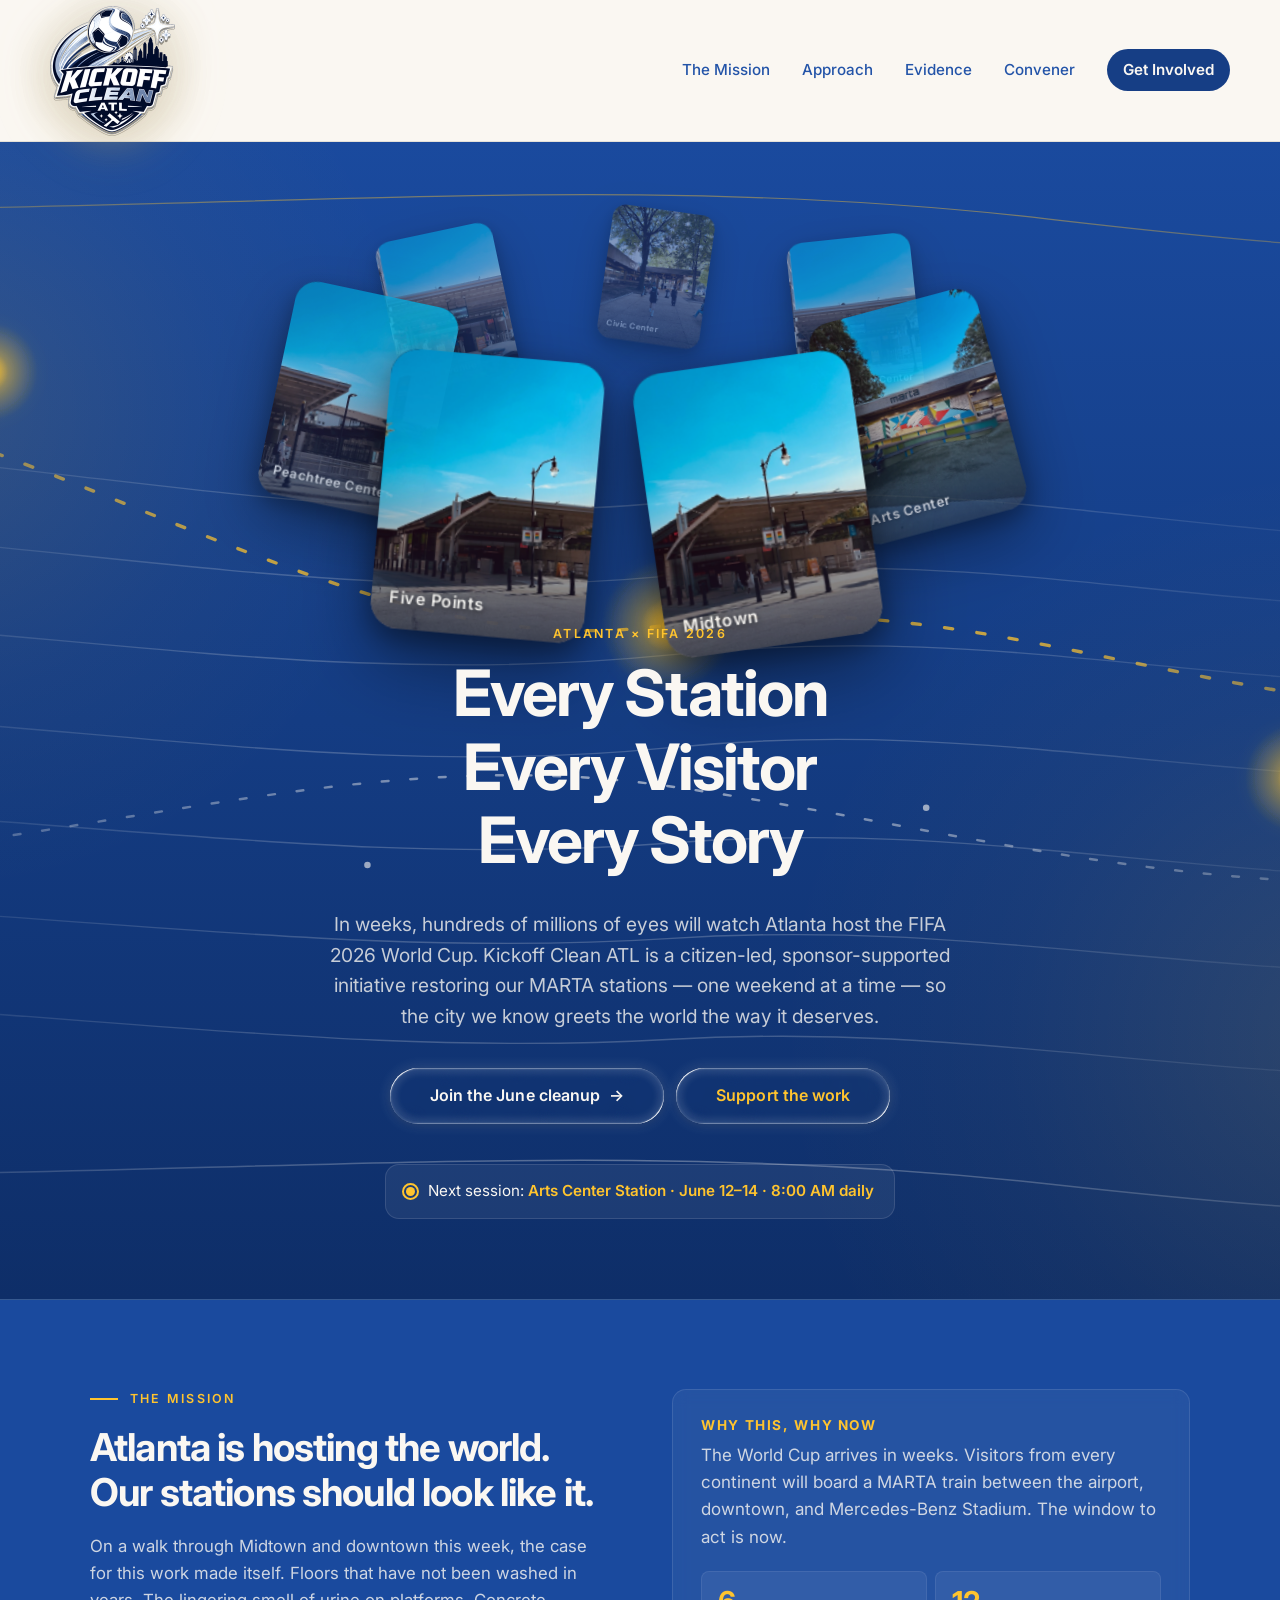
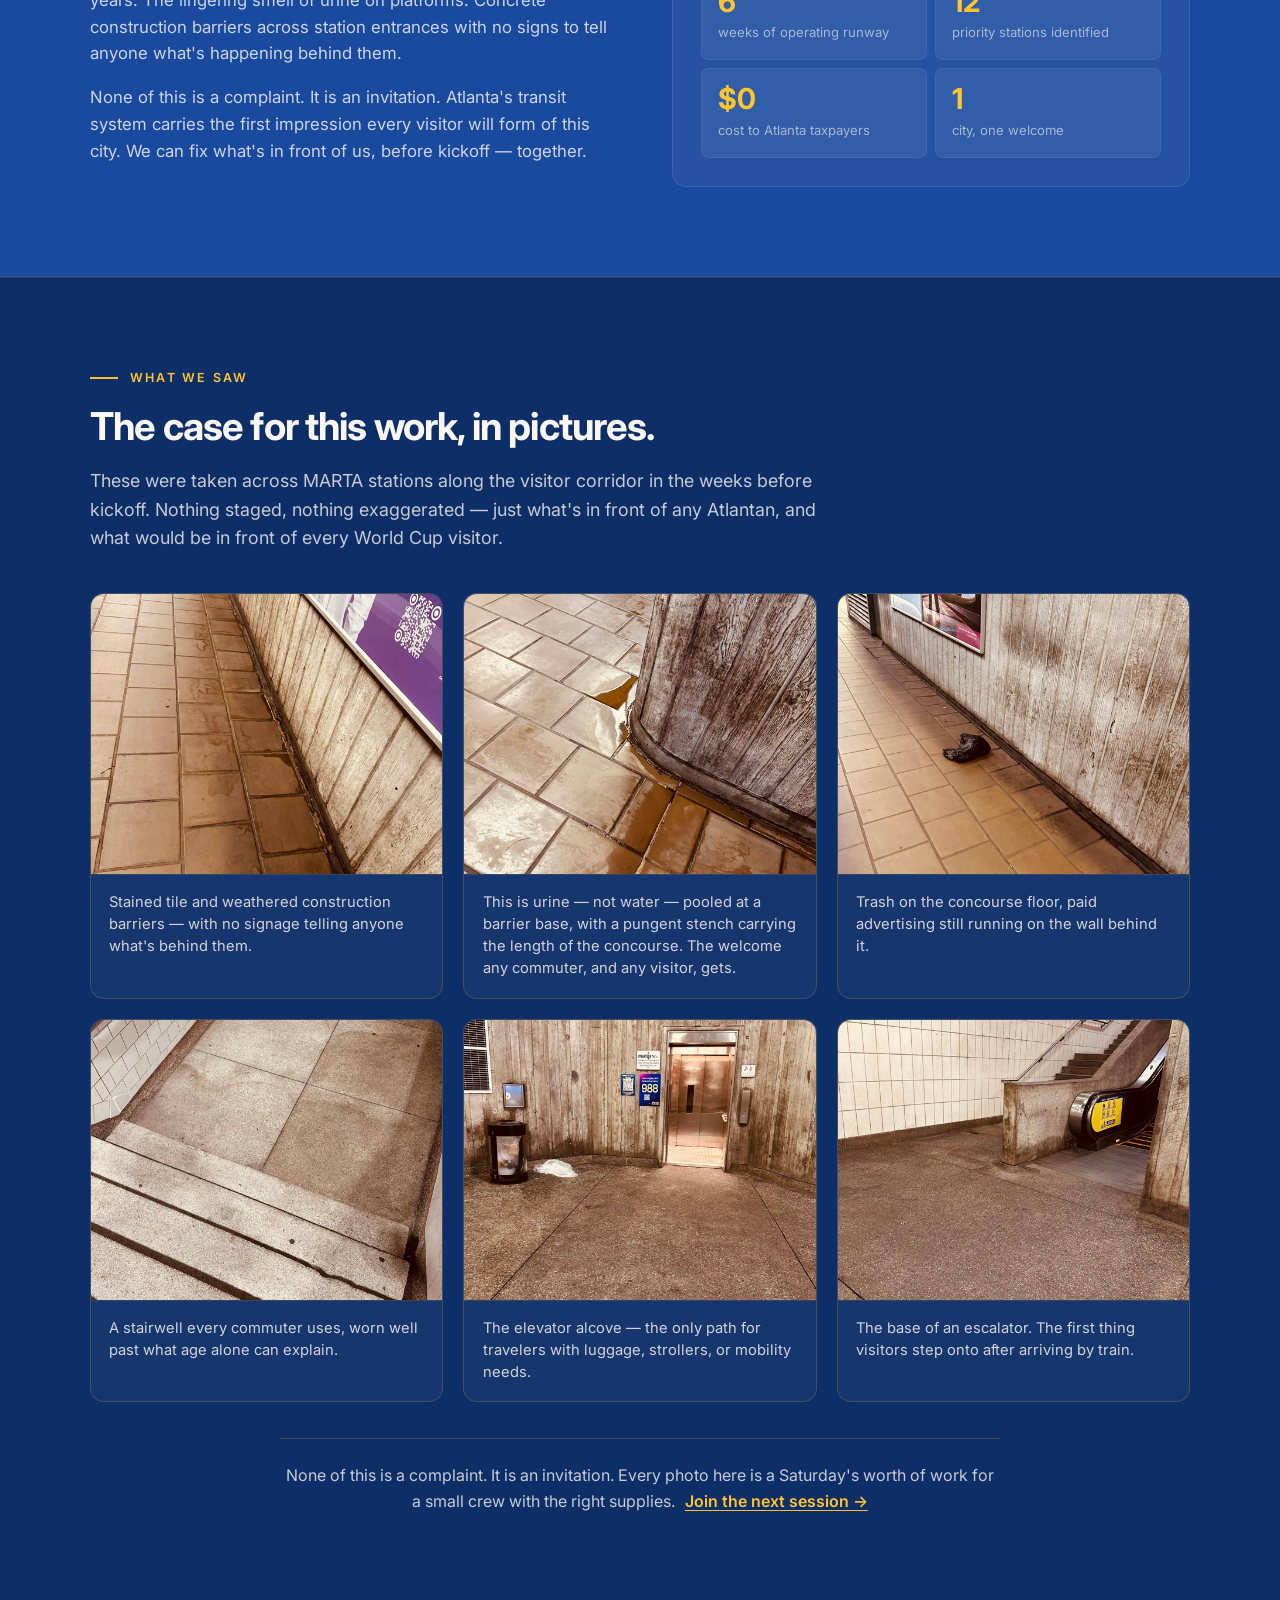
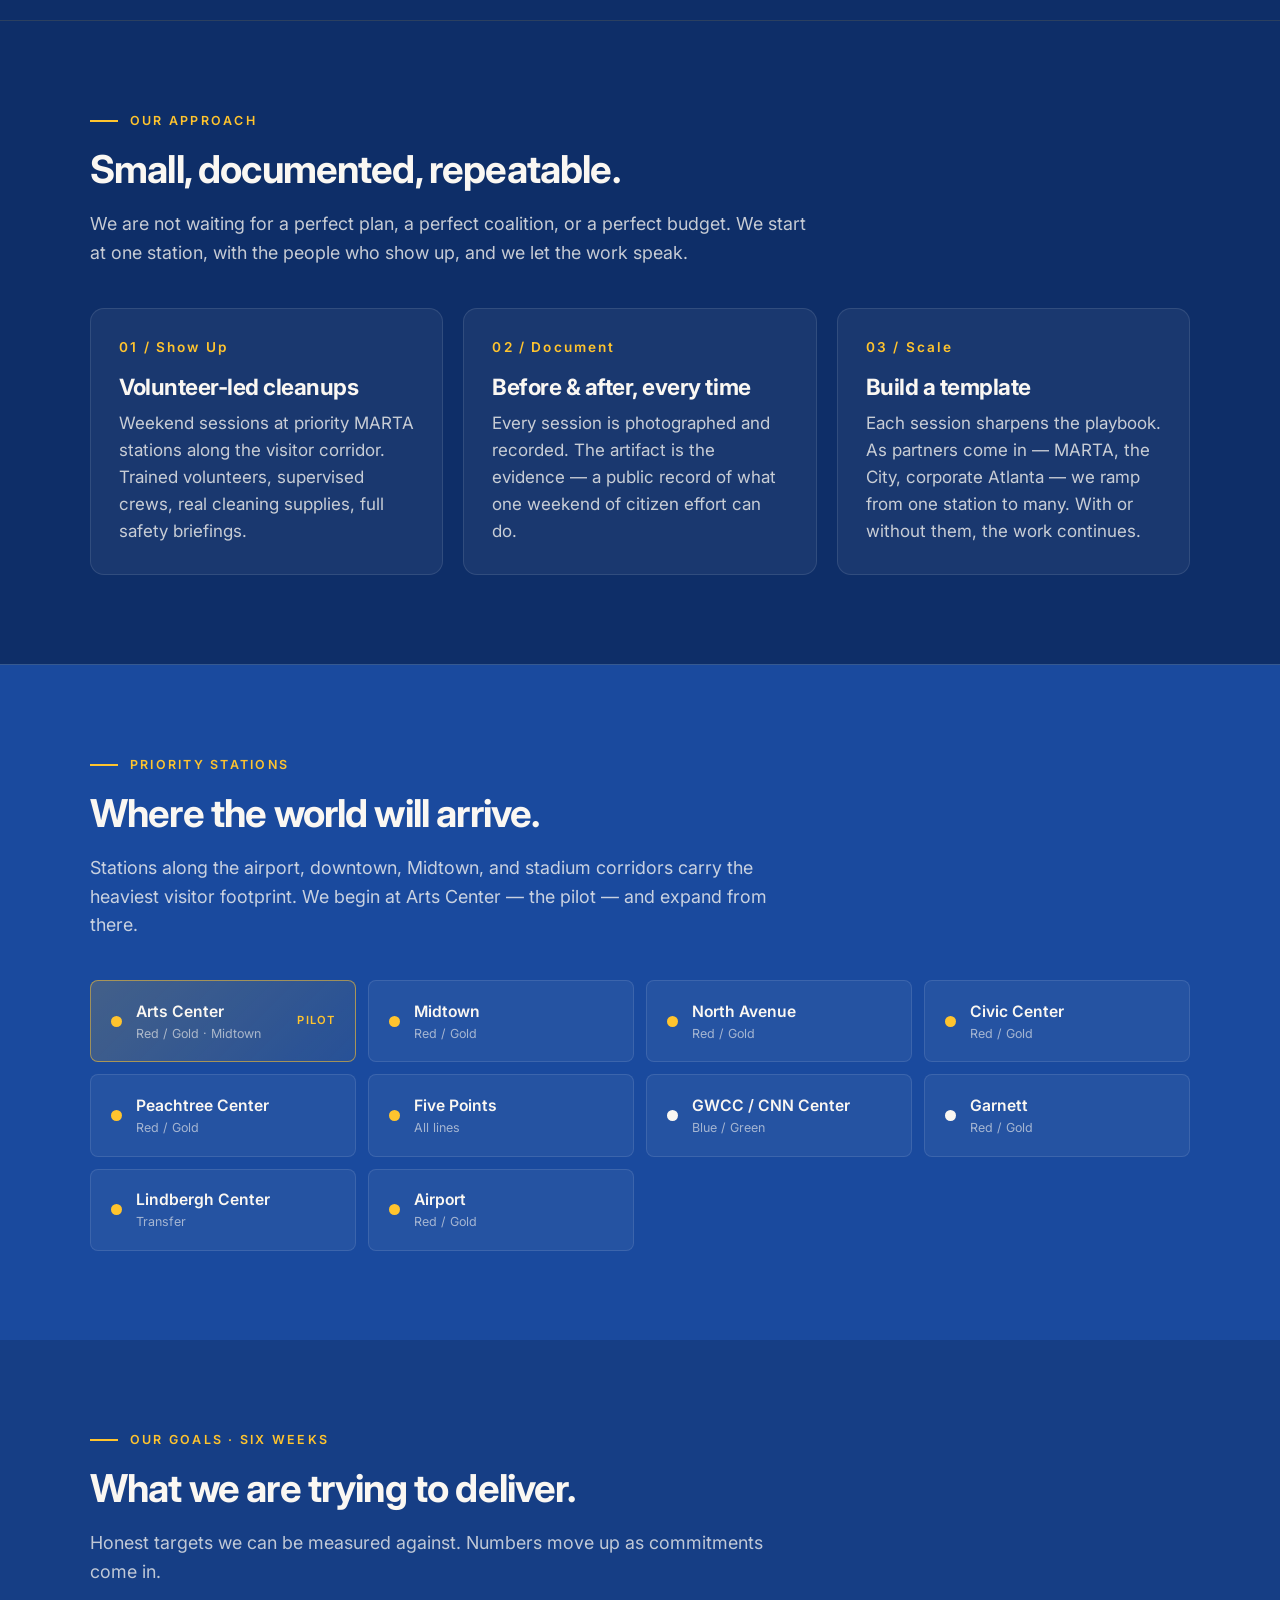
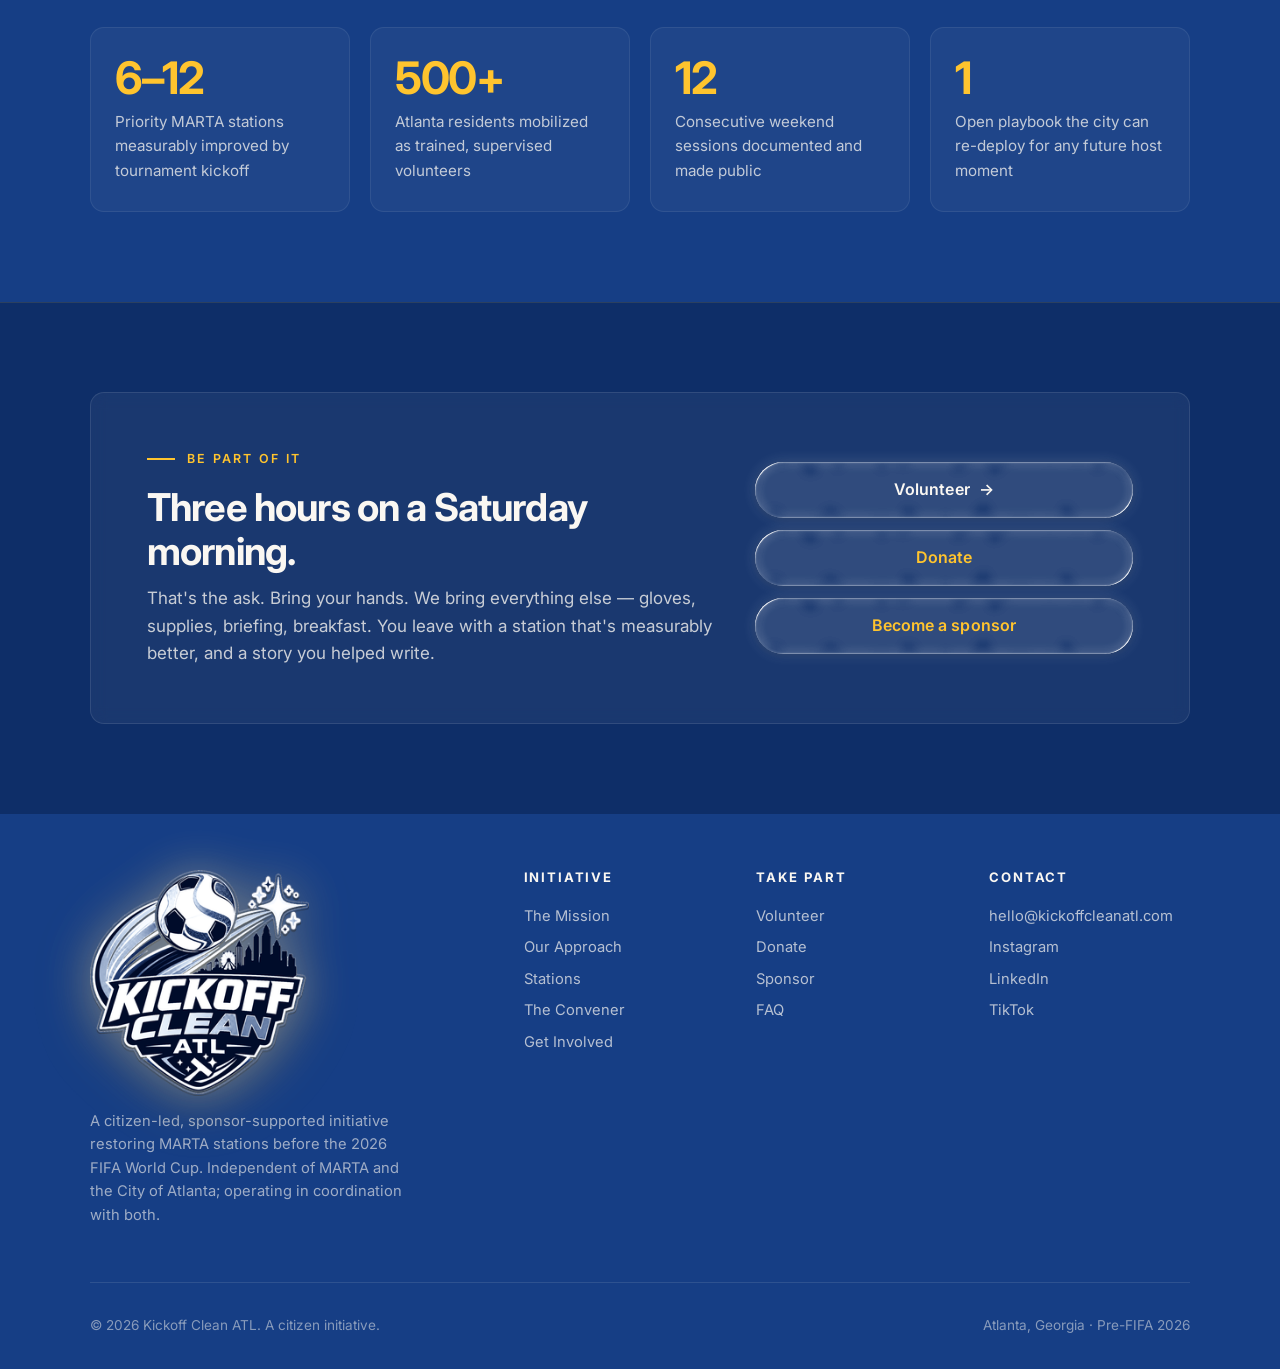
==== commit 4f7c38df: "Wire Instagram footer links to the real account All five footer Instagram links (one per page: index" ====
--- a/index.html
+++ b/index.html
@@ -15,7 +15,7 @@
   <link rel="preconnect" href="https://fonts.googleapis.com" />
   <link rel="preconnect" href="https://fonts.gstatic.com" crossorigin />
   <link href="https://fonts.googleapis.com/css2?family=Inter:wght@400;500;600;700;800&display=swap" rel="stylesheet" />
-  <link rel="stylesheet" href="styles.css?v=202606091144" />
+  <link rel="stylesheet" href="styles.css?v=202606091947" />
   <link rel="icon" type="image/png" sizes="64x64" href="images/favicon.png" />
   <link rel="apple-touch-icon" href="images/logo-256.png" />
 </head>
@@ -482,7 +482,7 @@
         <div>
           <h4>Contact</h4>
           <a href="mailto:hello@kickoffcleanatl.com">hello@kickoffcleanatl.com</a>
-          <a href="#" aria-label="Instagram">Instagram</a>
+          <a href="https://www.instagram.com/kickoffcleanatl/" target="_blank" rel="noopener noreferrer" aria-label="Kickoff Clean ATL on Instagram">Instagram</a>
           <a href="#" aria-label="LinkedIn">LinkedIn</a>
           <a href="#" aria-label="TikTok">TikTok</a>
         </div>
@@ -611,6 +611,6 @@
   </script>
 
   <script src="carousel.js" defer></script>
-  <script src="email-actions.js?v=202606091144" defer></script>
+  <script src="email-actions.js?v=202606091947" defer></script>
 </body>
 </html>
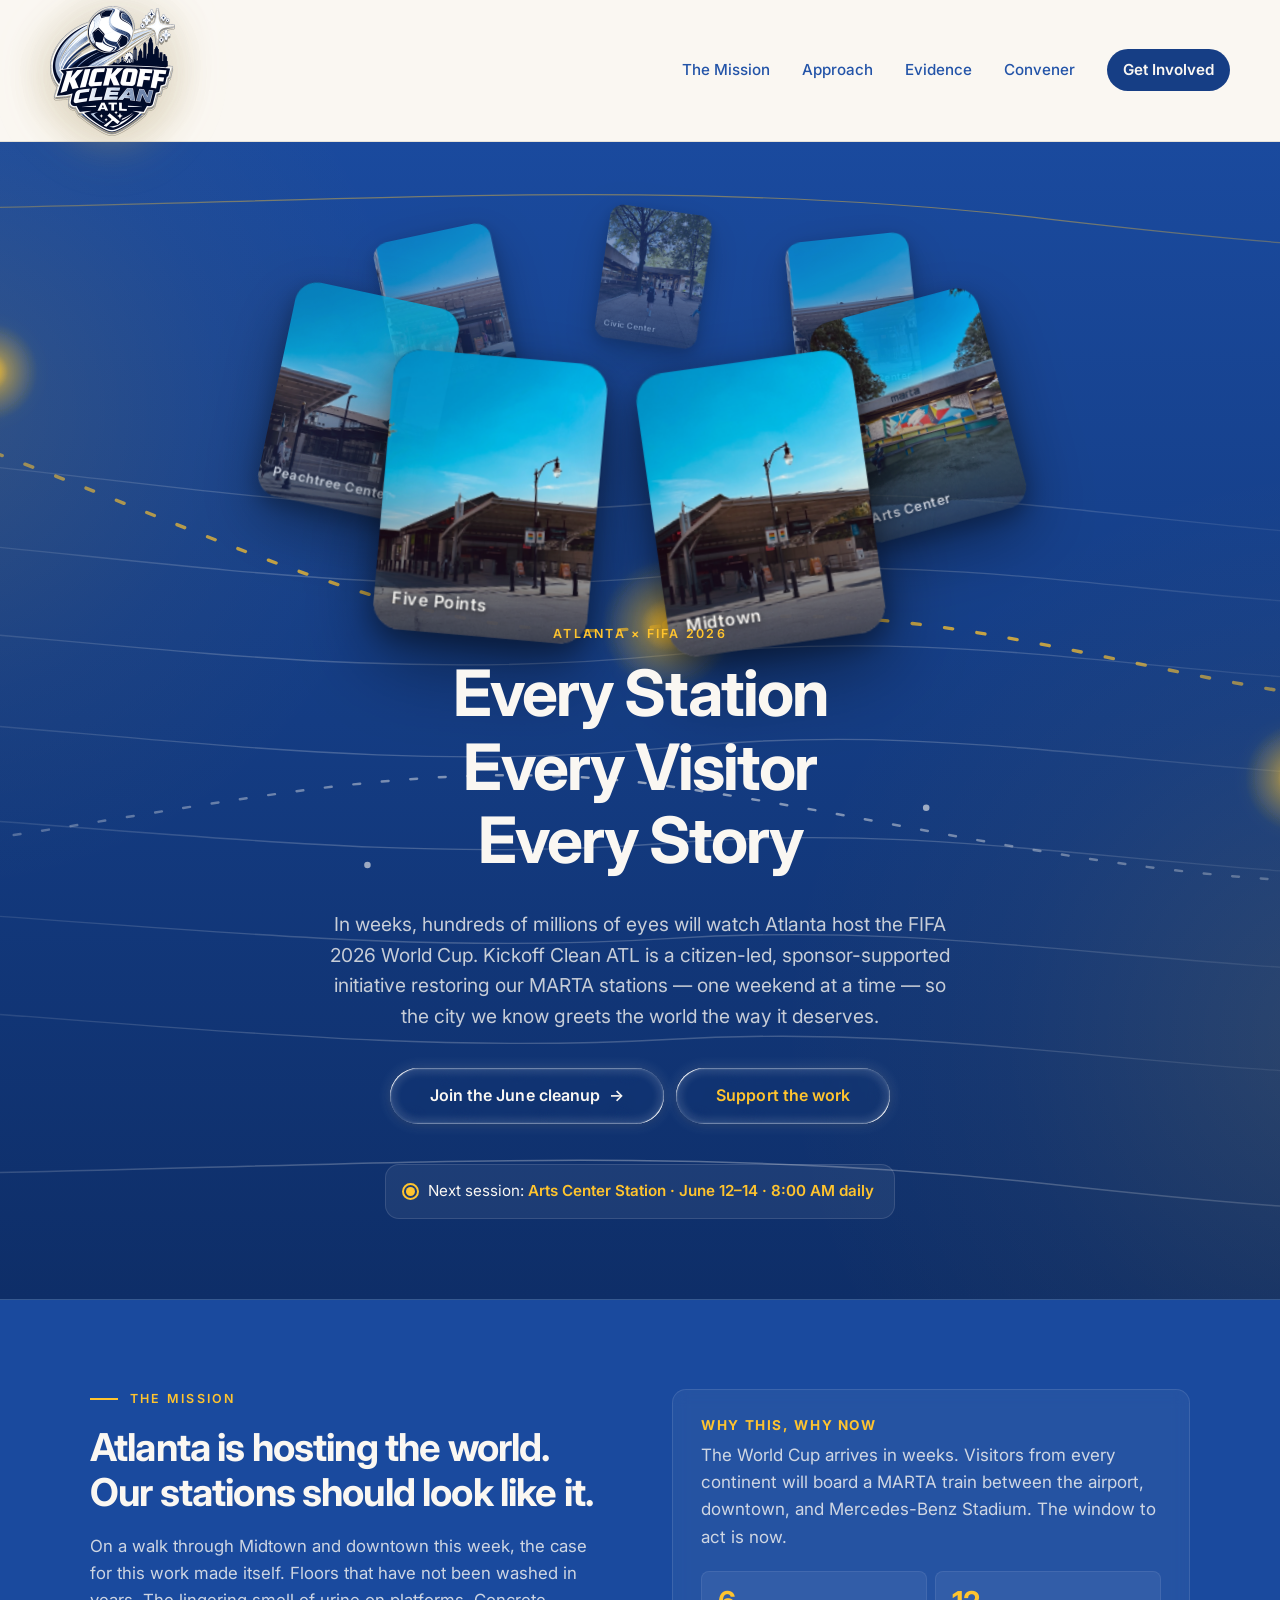
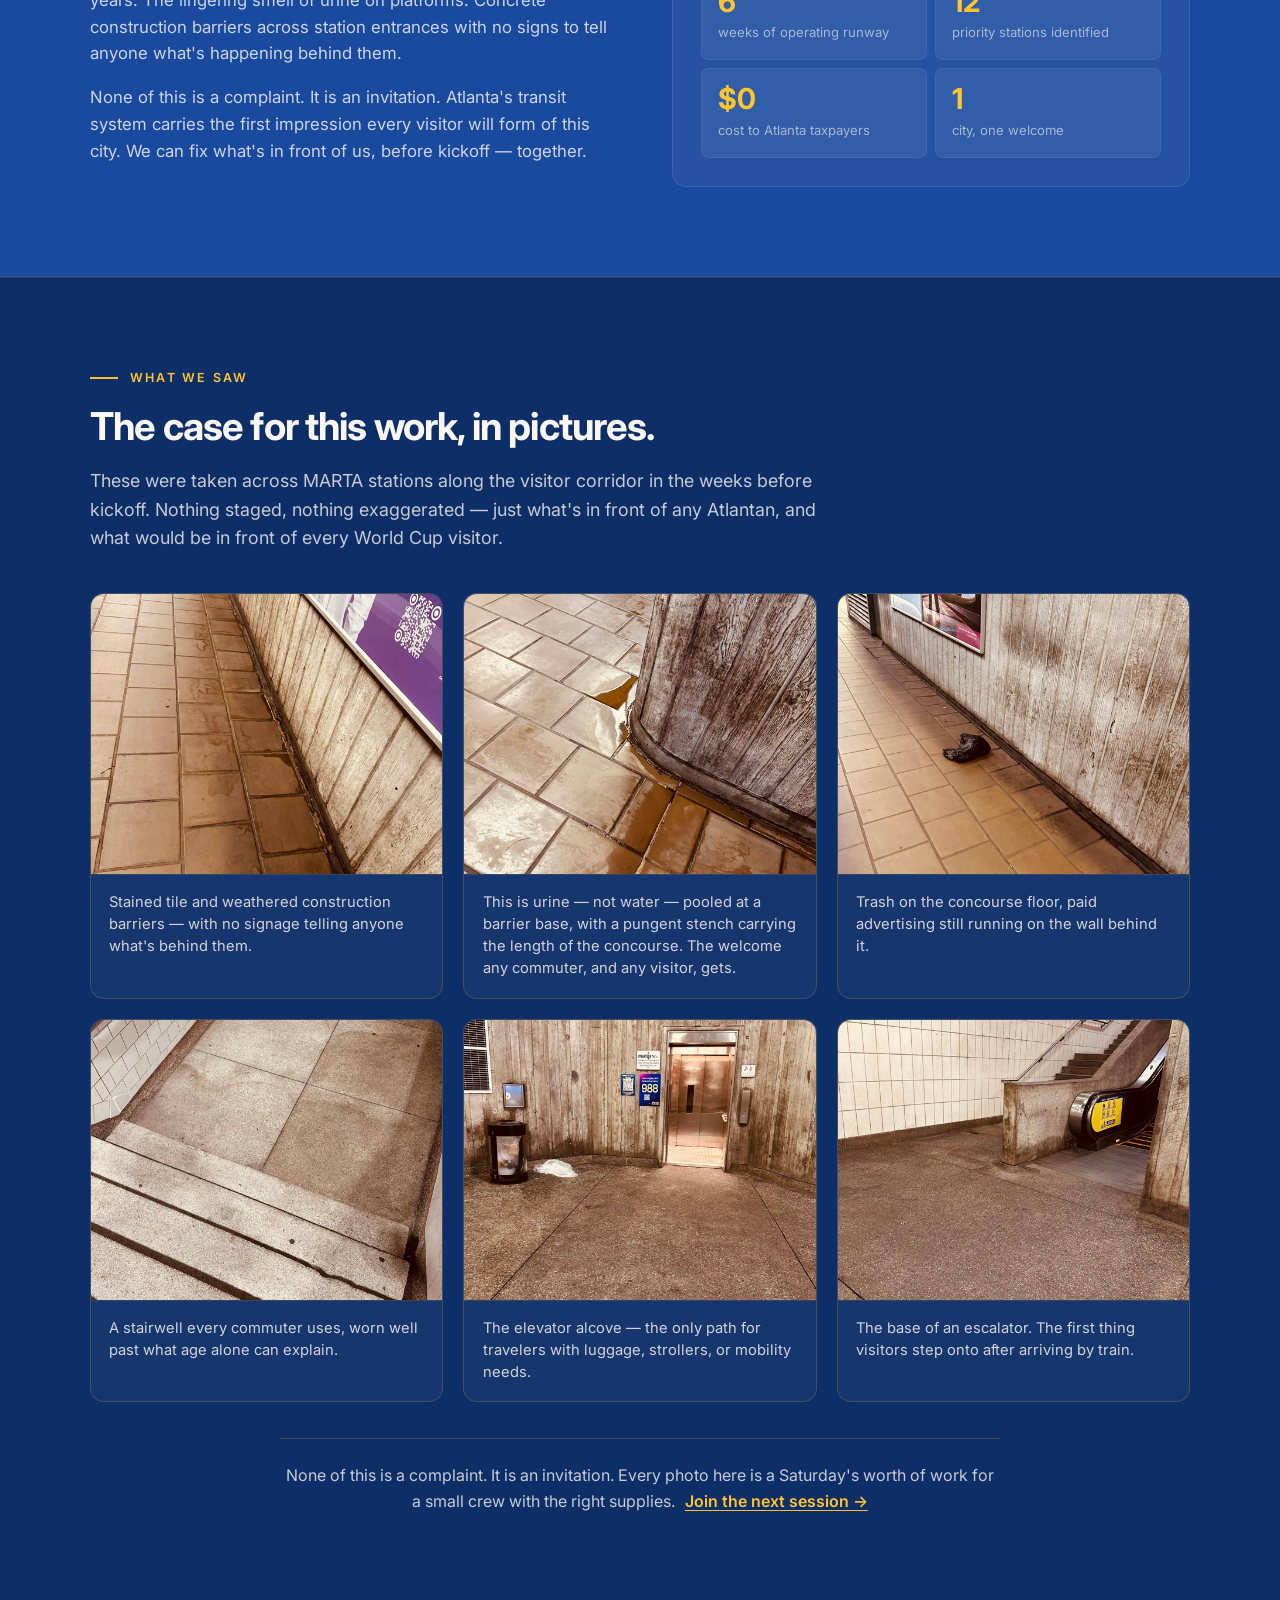
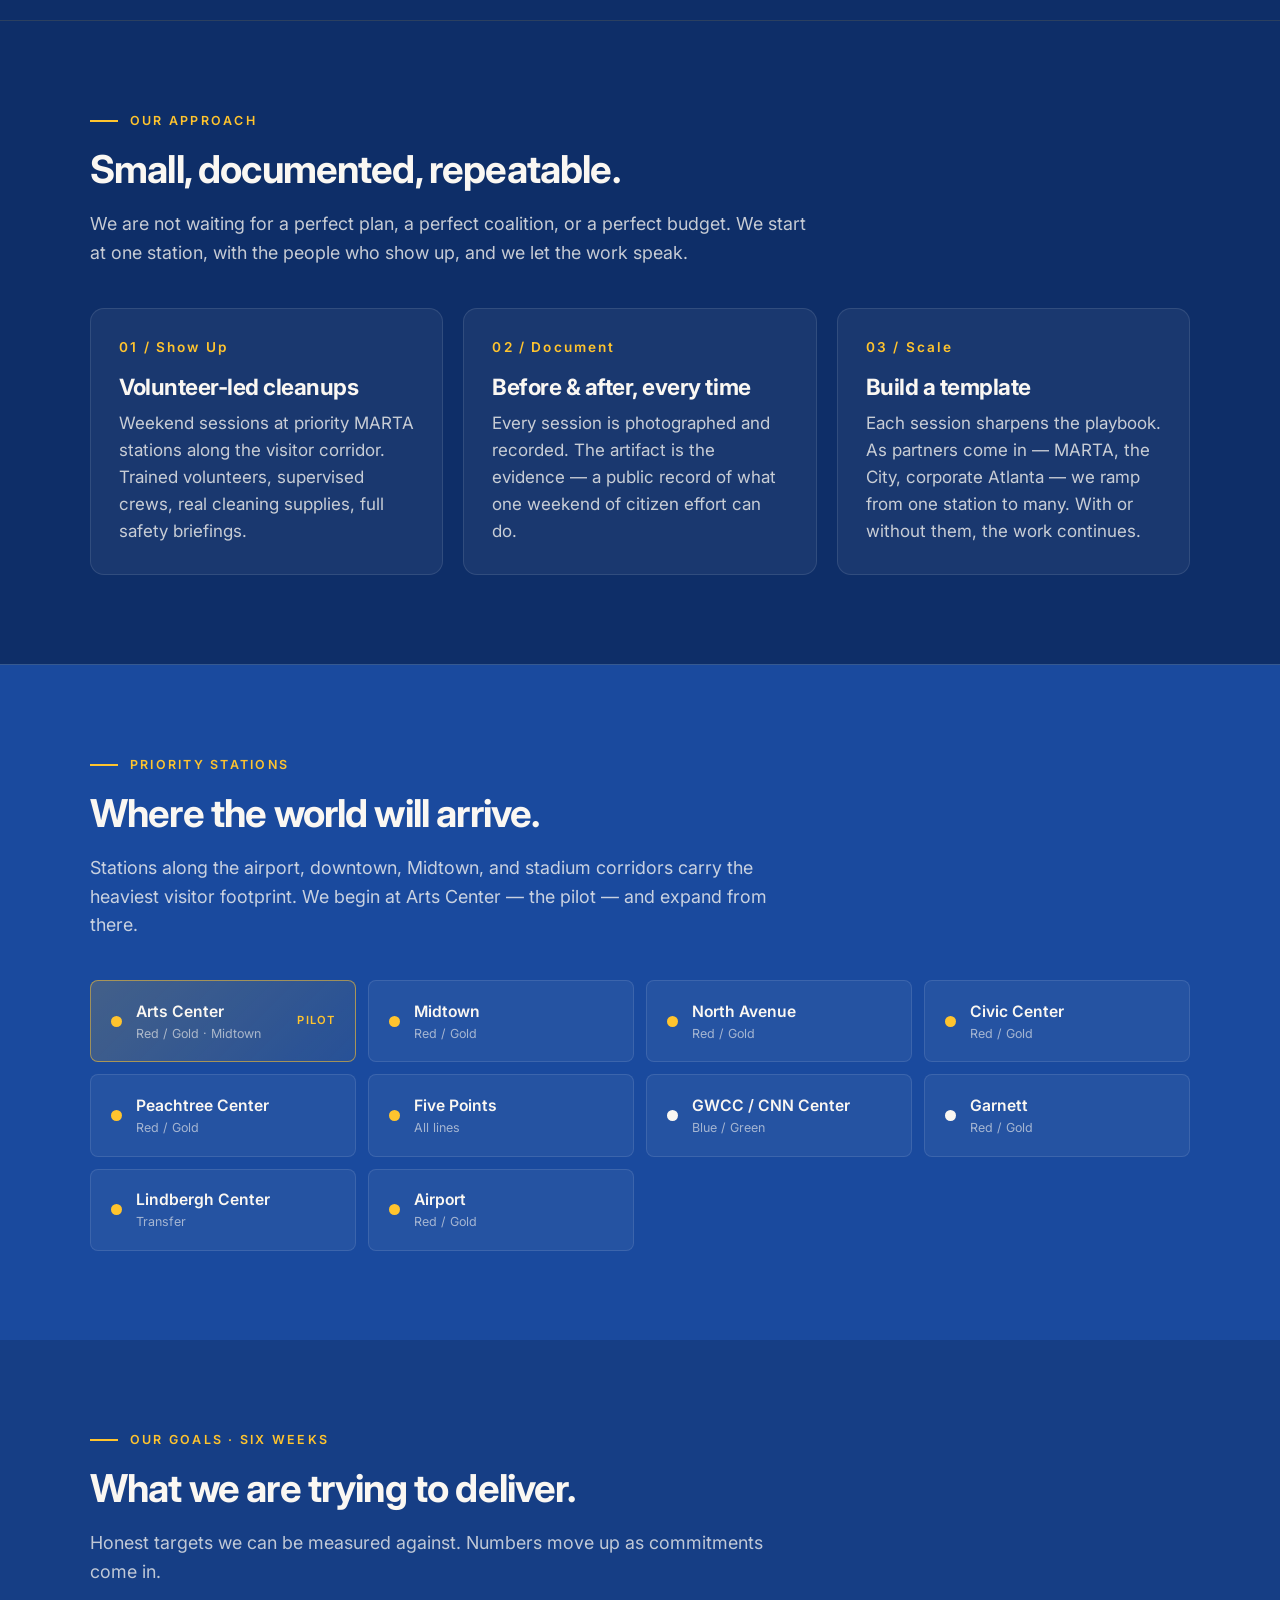
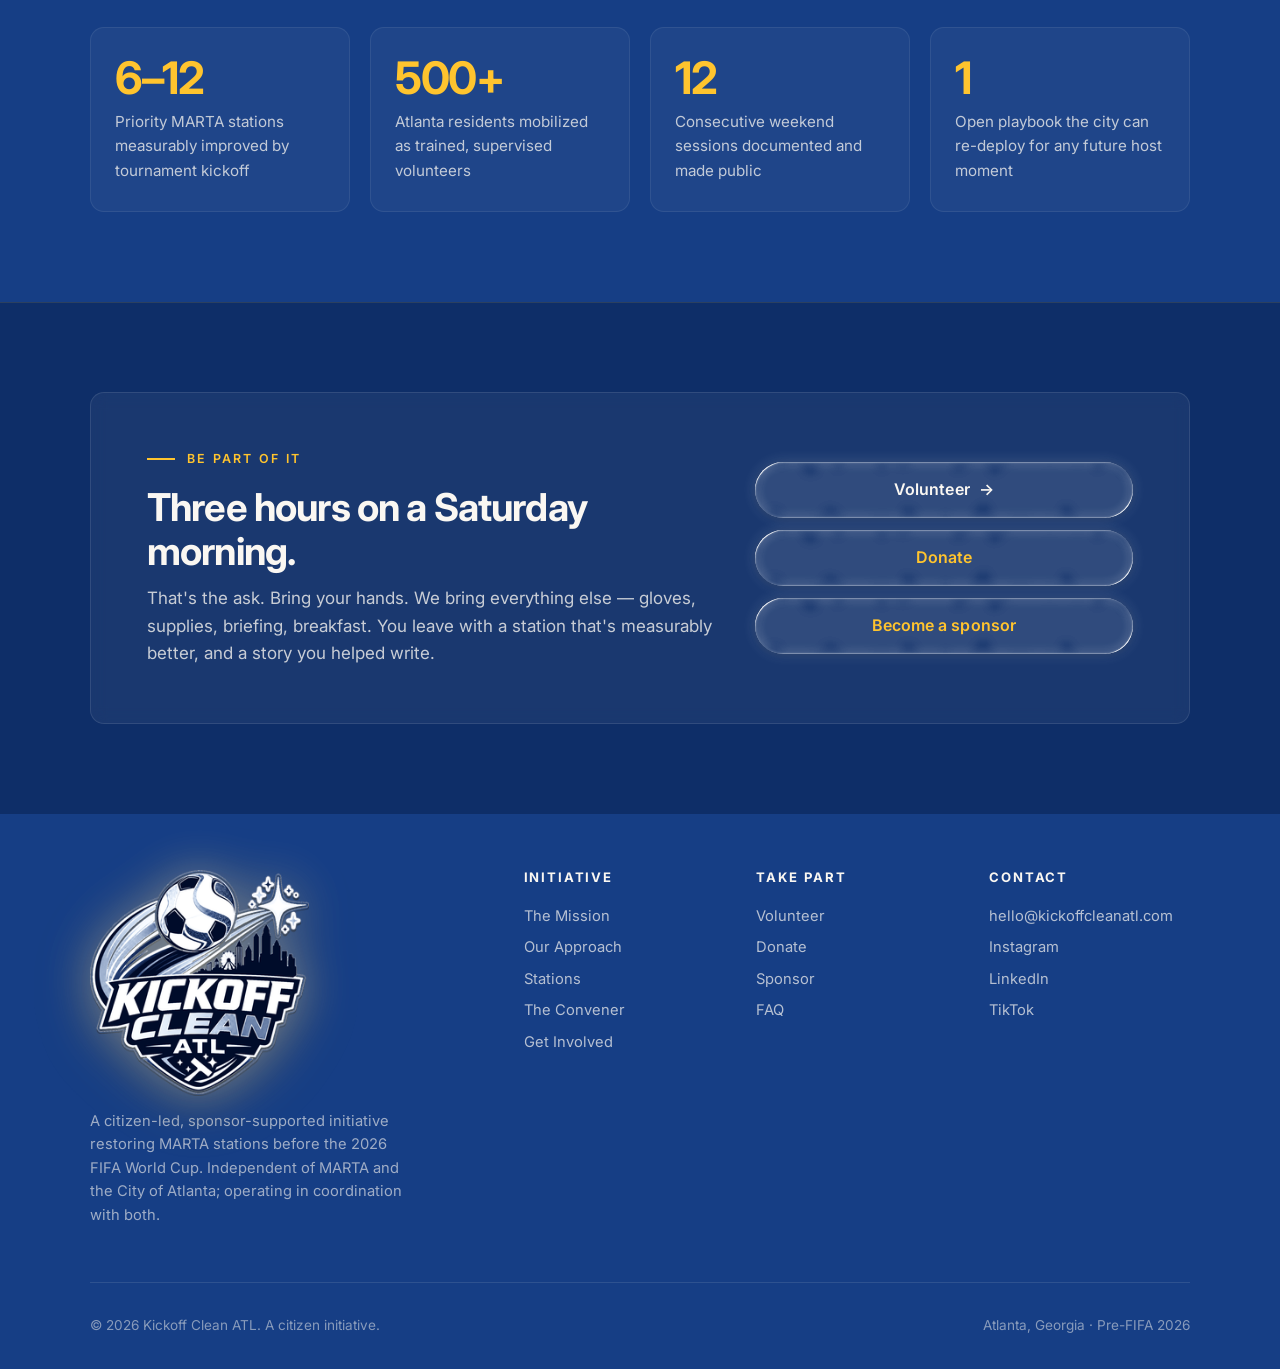
==== commit a261403d: "Add IG follow CTAs at the two highest-conversion moments Two places where a visitor is most willing " ====
--- a/index.html
+++ b/index.html
@@ -15,7 +15,7 @@
   <link rel="preconnect" href="https://fonts.googleapis.com" />
   <link rel="preconnect" href="https://fonts.gstatic.com" crossorigin />
   <link href="https://fonts.googleapis.com/css2?family=Inter:wght@400;500;600;700;800&display=swap" rel="stylesheet" />
-  <link rel="stylesheet" href="styles.css?v=202606091947" />
+  <link rel="stylesheet" href="styles.css?v=202606092241" />
   <link rel="icon" type="image/png" sizes="64x64" href="images/favicon.png" />
   <link rel="apple-touch-icon" href="images/logo-256.png" />
 </head>
@@ -521,6 +521,14 @@
                 allowfullscreen></iframe>
       </div>
       <p class="doc-modal__hint">Tap the speaker icon to unmute &middot; press Esc or click outside to close</p>
+      <a class="doc-modal__ig" href="https://www.instagram.com/kickoffcleanatl/" target="_blank" rel="noopener noreferrer" aria-label="Follow Kickoff Clean ATL on Instagram">
+        <svg width="16" height="16" viewBox="0 0 24 24" fill="none" stroke="currentColor" stroke-width="2" stroke-linecap="round" stroke-linejoin="round" aria-hidden="true">
+          <rect x="2" y="2" width="20" height="20" rx="5" ry="5"></rect>
+          <path d="M16 11.37A4 4 0 1 1 12.63 8 4 4 0 0 1 16 11.37z"></path>
+          <line x1="17.5" y1="6.5" x2="17.51" y2="6.5"></line>
+        </svg>
+        <span>Follow @kickoffcleanatl on Instagram</span>
+      </a>
     </div>
   </div>
 
@@ -611,6 +619,6 @@
   </script>
 
   <script src="carousel.js" defer></script>
-  <script src="email-actions.js?v=202606091947" defer></script>
+  <script src="email-actions.js?v=202606092241" defer></script>
 </body>
 </html>
--- a/styles.css
+++ b/styles.css
@@ -1189,6 +1189,33 @@
   font-weight: 500;
 }
 
+.doc-modal__ig {
+  display: inline-flex;
+  align-items: center;
+  gap: 0.55rem;
+  margin-top: 0.35rem;
+  padding: 0.55rem 1.1rem;
+  background: rgba(255, 196, 46, 0.12);
+  border: 1px solid rgba(255, 196, 46, 0.45);
+  border-radius: 999px;
+  color: var(--gold);
+  text-decoration: none;
+  font-weight: 600;
+  font-size: 0.88rem;
+  transition: background 0.15s ease, border-color 0.15s ease, transform 0.15s ease, color 0.15s ease;
+}
+.doc-modal__ig svg { color: var(--gold); flex-shrink: 0; }
+.doc-modal__ig:hover,
+.doc-modal__ig:focus-visible {
+  background: rgba(255, 196, 46, 0.22);
+  border-color: rgba(255, 196, 46, 0.75);
+  color: #FFE082;
+  transform: translateY(-1px);
+  outline: none;
+}
+.doc-modal__ig:hover svg, .doc-modal__ig:focus-visible svg { color: #FFE082; }
+.doc-modal__ig:active { transform: translateY(0); }
+
 .doc-modal__close {
   position: fixed;
   top: calc(var(--kca-nav-height, 100px) + 16px);
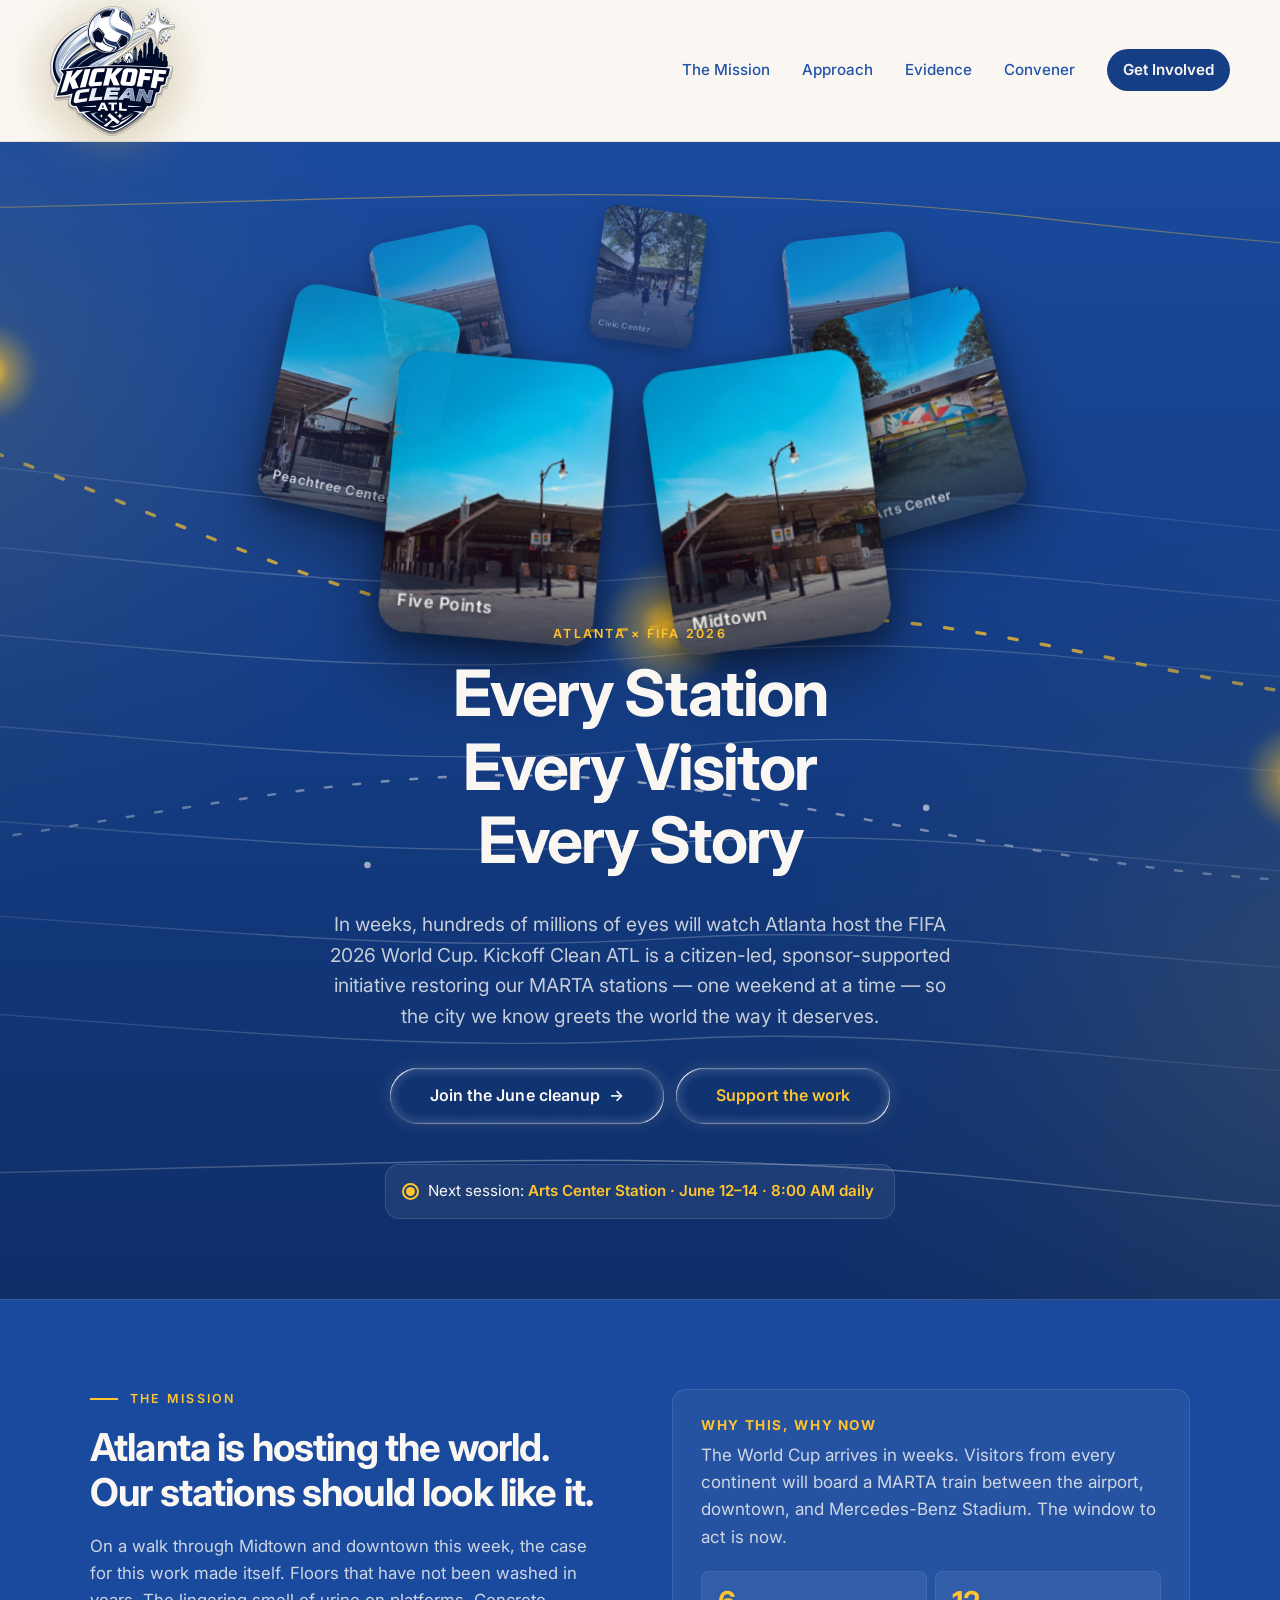
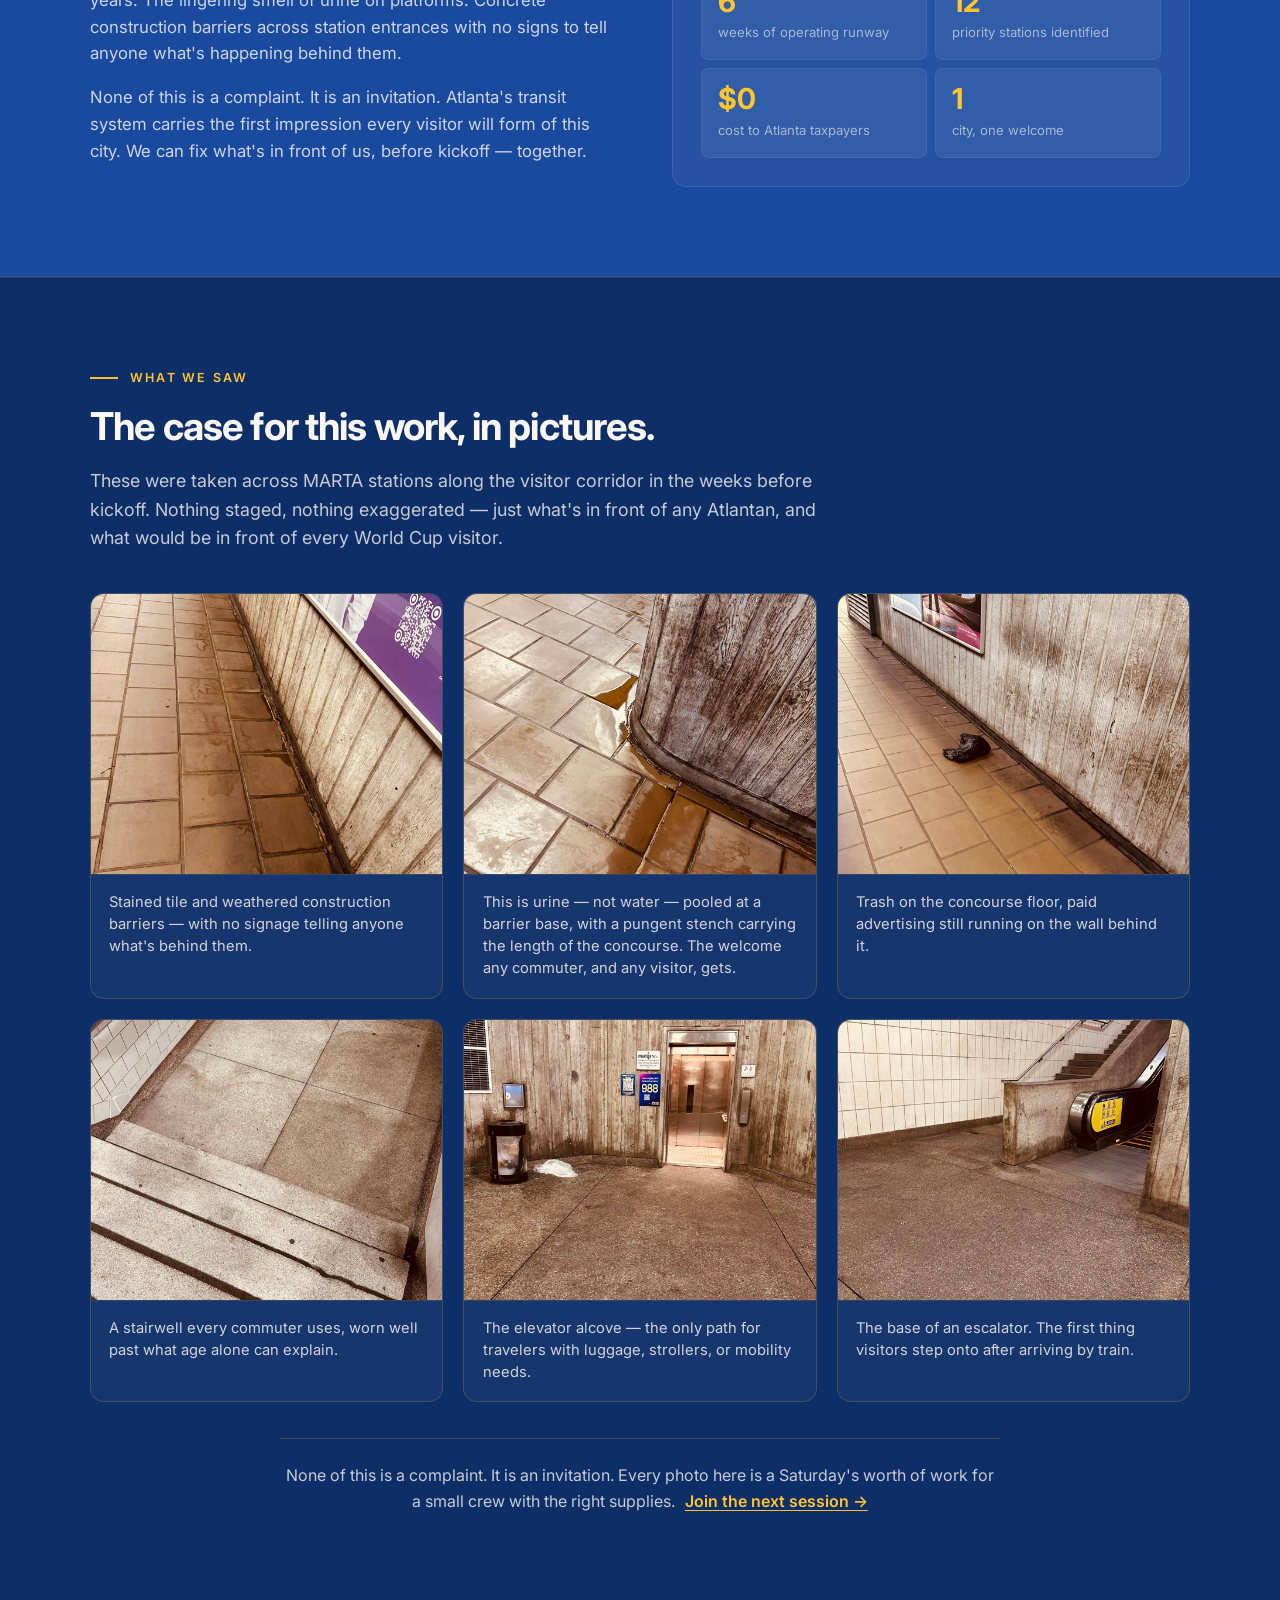
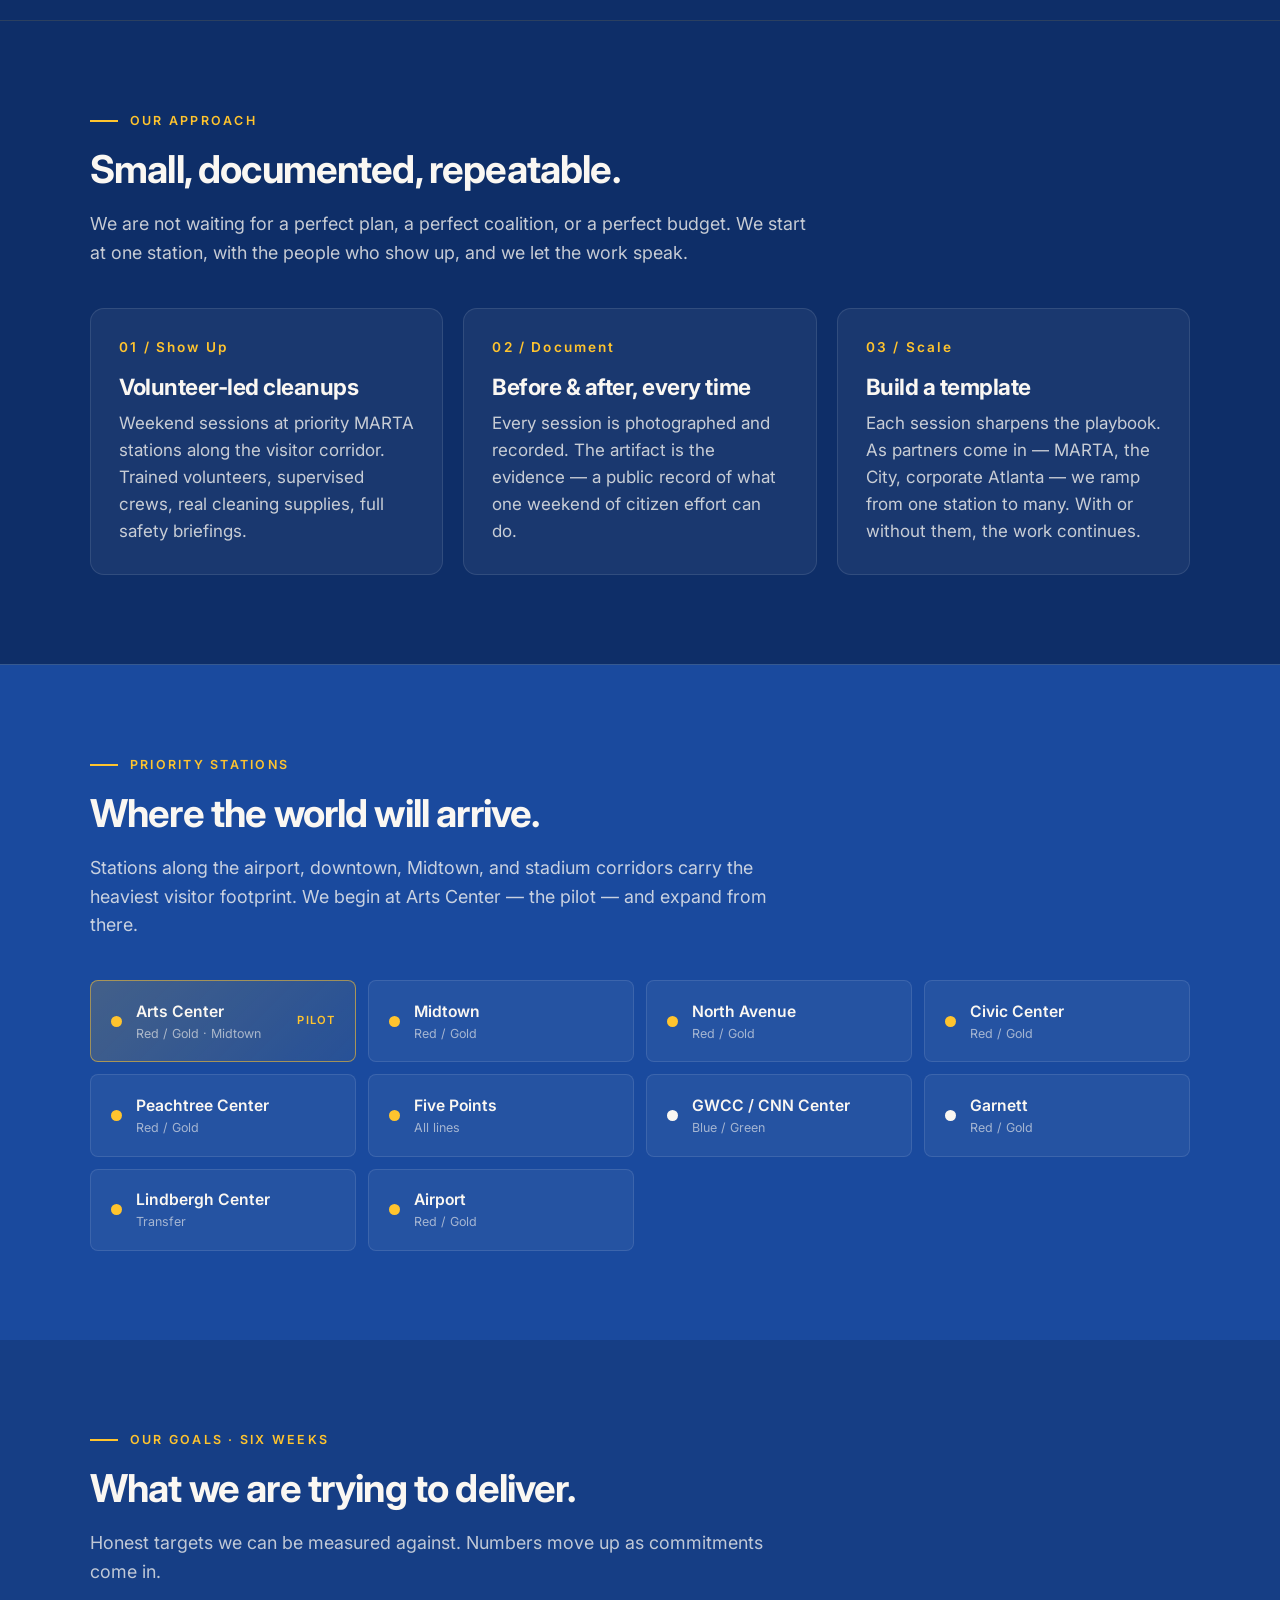
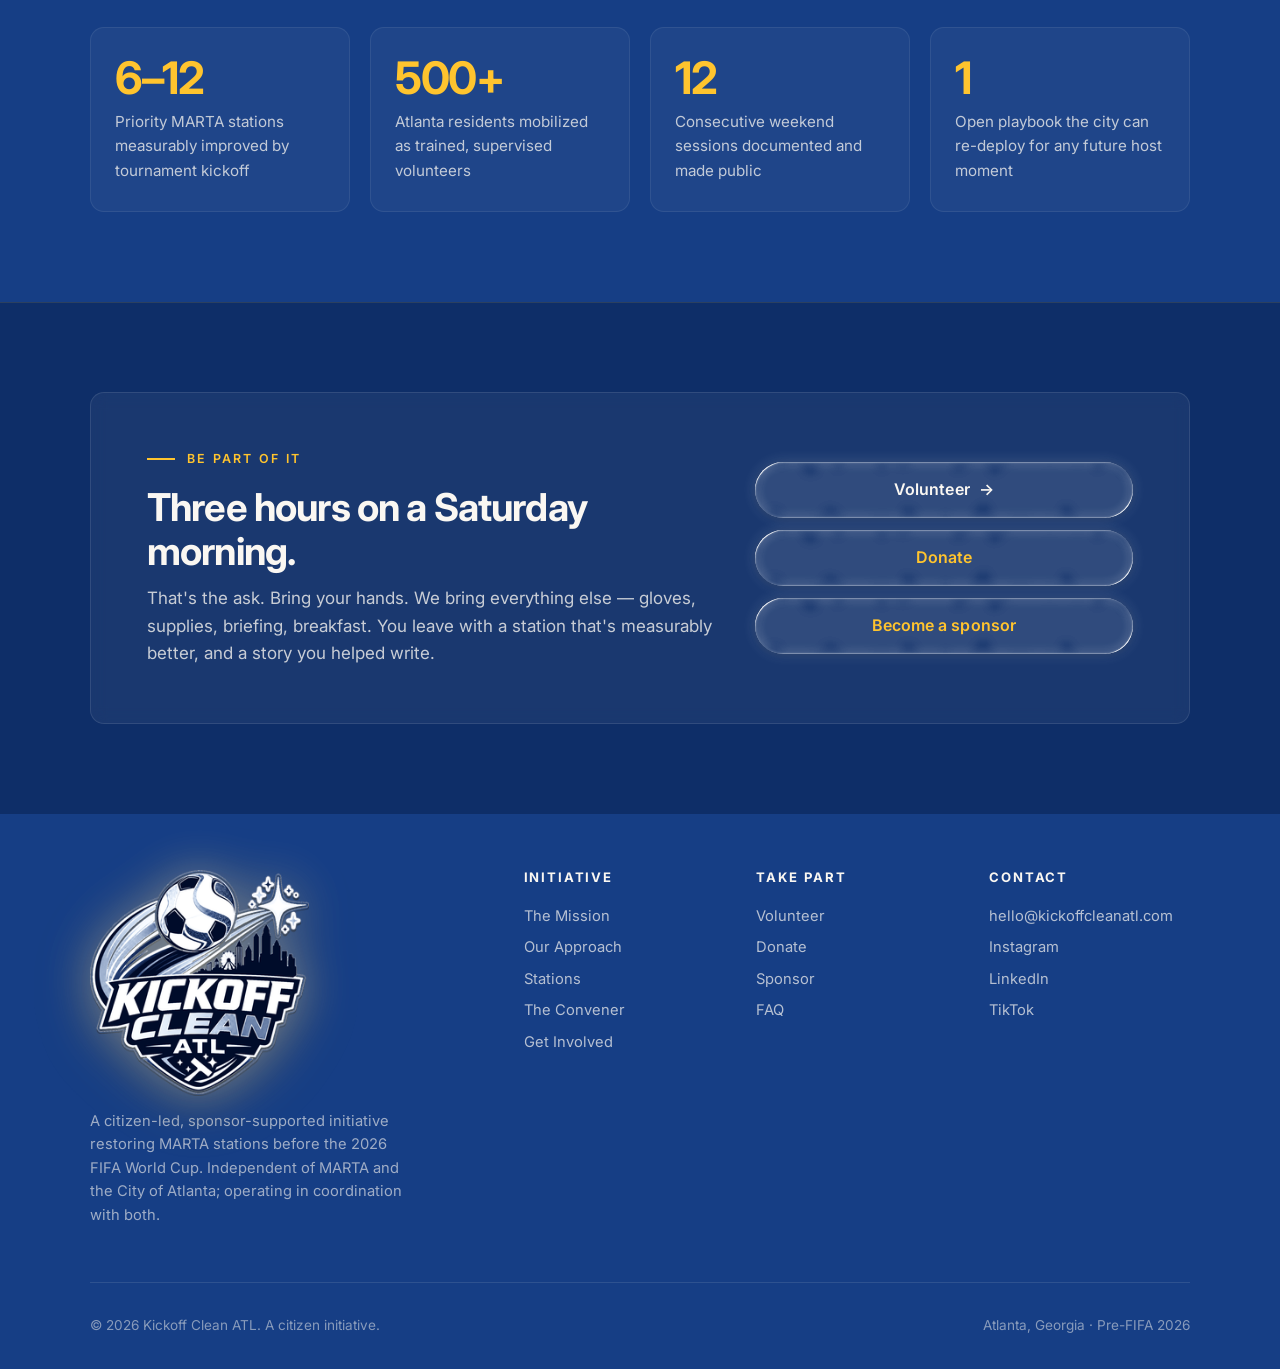
==== commit c2e16949: "Tighten doc modal: lift the video, compact the text block above it Per visual feedback, the eyebrow " ====
--- a/index.html
+++ b/index.html
@@ -15,7 +15,7 @@
   <link rel="preconnect" href="https://fonts.googleapis.com" />
   <link rel="preconnect" href="https://fonts.gstatic.com" crossorigin />
   <link href="https://fonts.googleapis.com/css2?family=Inter:wght@400;500;600;700;800&display=swap" rel="stylesheet" />
-  <link rel="stylesheet" href="styles.css?v=202606092241" />
+  <link rel="stylesheet" href="styles.css?v=202606092247" />
   <link rel="icon" type="image/png" sizes="64x64" href="images/favicon.png" />
   <link rel="apple-touch-icon" href="images/logo-256.png" />
 </head>
@@ -619,6 +619,6 @@
   </script>
 
   <script src="carousel.js" defer></script>
-  <script src="email-actions.js?v=202606092241" defer></script>
+  <script src="email-actions.js?v=202606092247" defer></script>
 </body>
 </html>
--- a/styles.css
+++ b/styles.css
@@ -1113,7 +1113,7 @@
   display: flex;
   align-items: flex-start;    /* top-aligned so title + video sit at the top */
   justify-content: center;
-  padding: clamp(0.5rem, 1vw, 0.85rem) clamp(1rem, 4vw, 2rem) clamp(1.5rem, 3vw, 2rem);
+  padding: clamp(0.15rem, 0.4vw, 0.4rem) clamp(1rem, 4vw, 2rem) clamp(1.5rem, 3vw, 2rem);
   background: rgba(14, 46, 104, 0.97);   /* --ink-deep #0E2E68 — same blue family as the site's section bands */
   backdrop-filter: blur(8px);
   -webkit-backdrop-filter: blur(8px);
@@ -1131,7 +1131,7 @@
   display: flex;
   flex-direction: column;
   align-items: center;
-  gap: 0.55rem;            /* tighter so title sits closer to top */
+  gap: 0.3rem;             /* tight stack — eyebrow + title + lede read as one block */
   text-align: center;
 }
 
@@ -1154,17 +1154,17 @@
 
 .doc-modal__lede {
   margin: 0;
-  font-size: clamp(0.95rem, 1.3vw, 1.05rem);
-  line-height: 1.55;
+  font-size: clamp(0.88rem, 1.1vw, 0.98rem);
+  line-height: 1.4;
   color: rgba(250, 247, 242, 0.78);
-  max-width: 60ch;
+  max-width: 56ch;
 }
 
 .doc-modal__frame {
   position: relative;
   width: 100%;
   aspect-ratio: 16 / 9;
-  margin-top: 0.35rem;
+  margin-top: 0.5rem;         /* small breath between text block and video, not a chasm */
   border-radius: 12px;
   overflow: hidden;
   background: #0b162e;
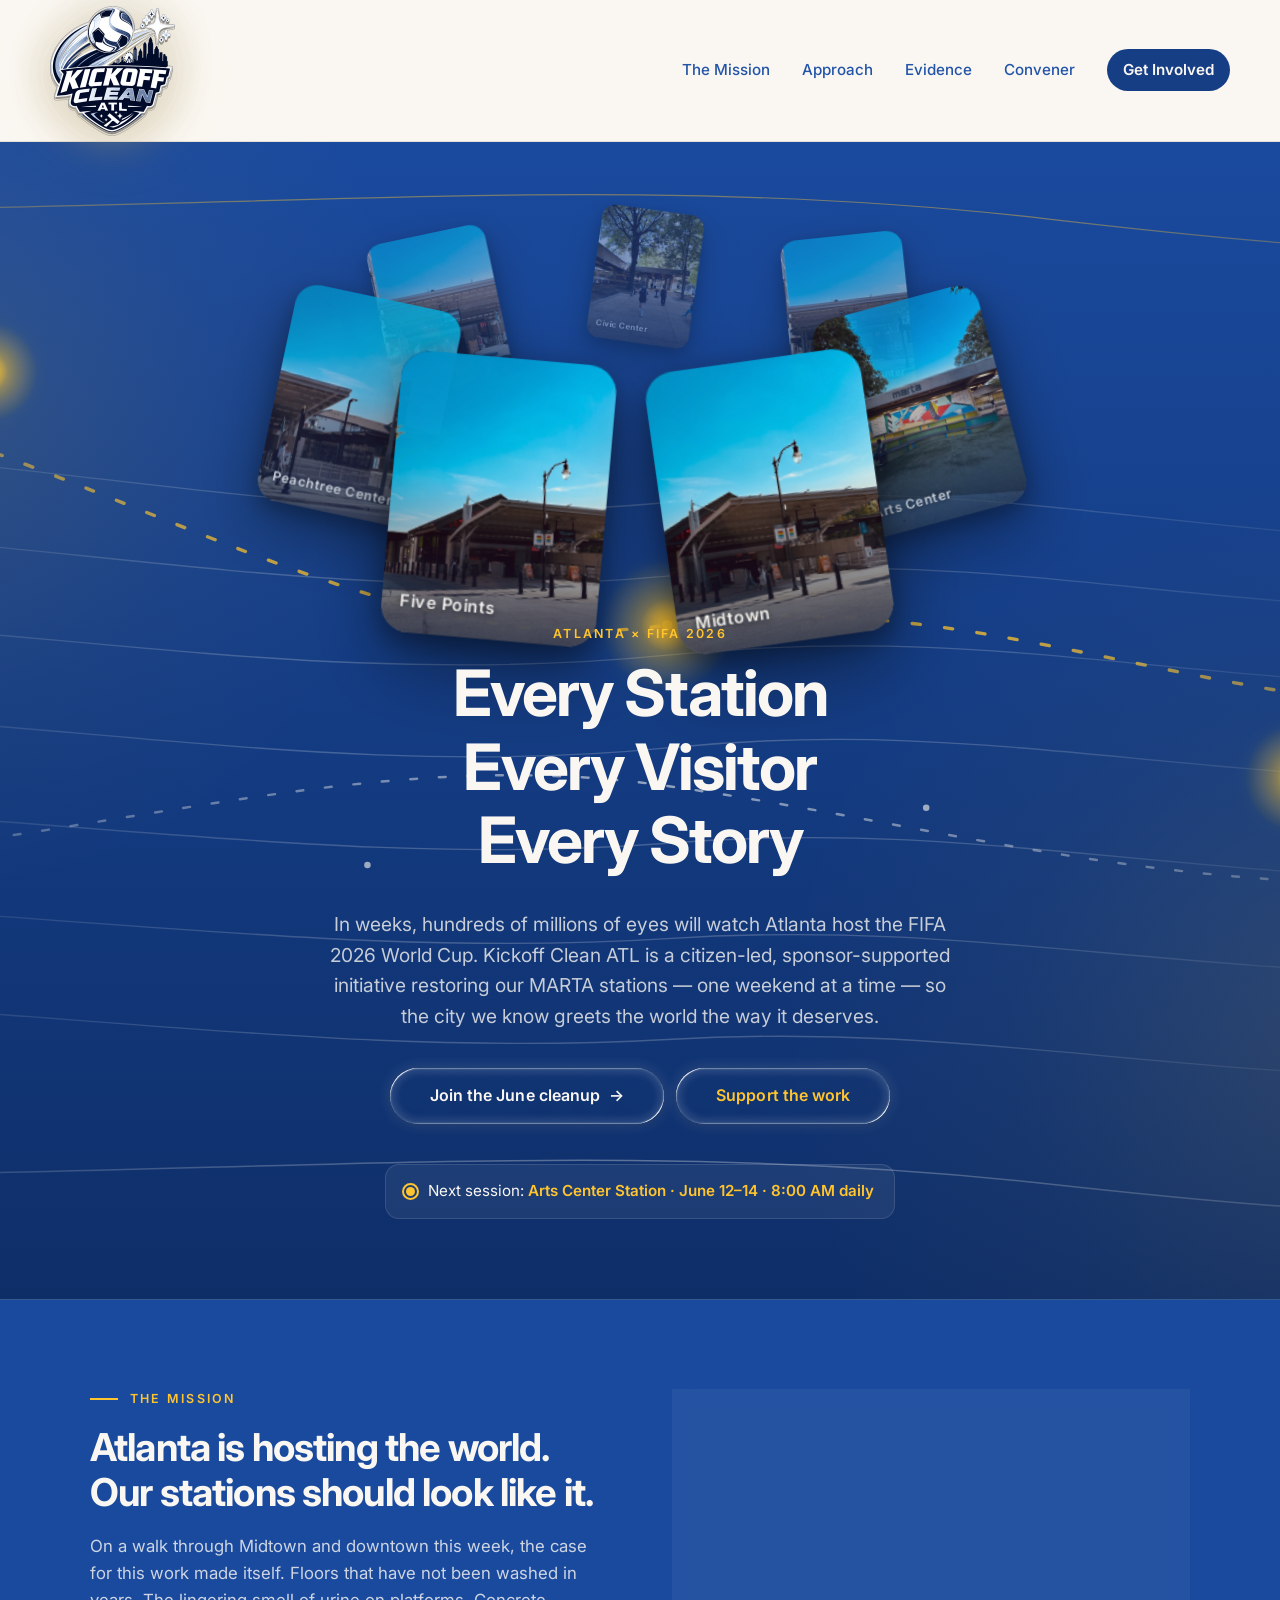
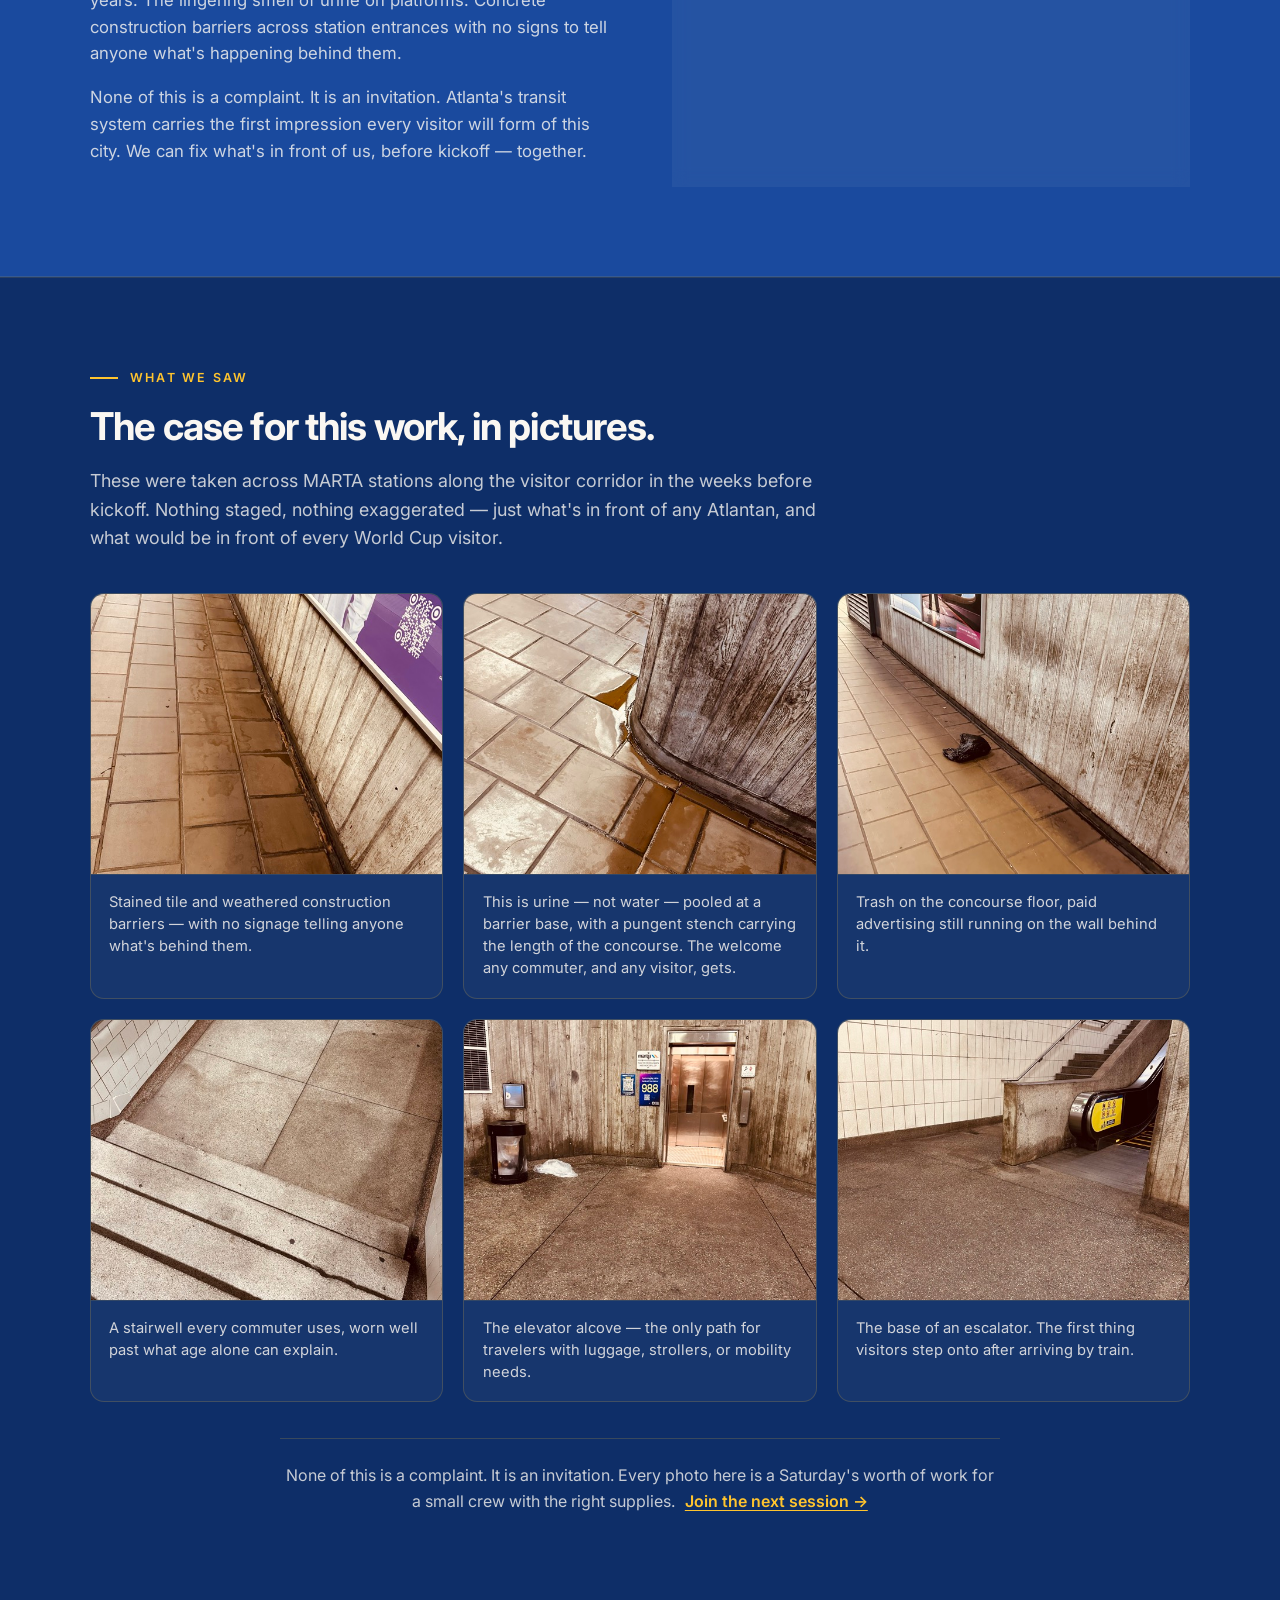
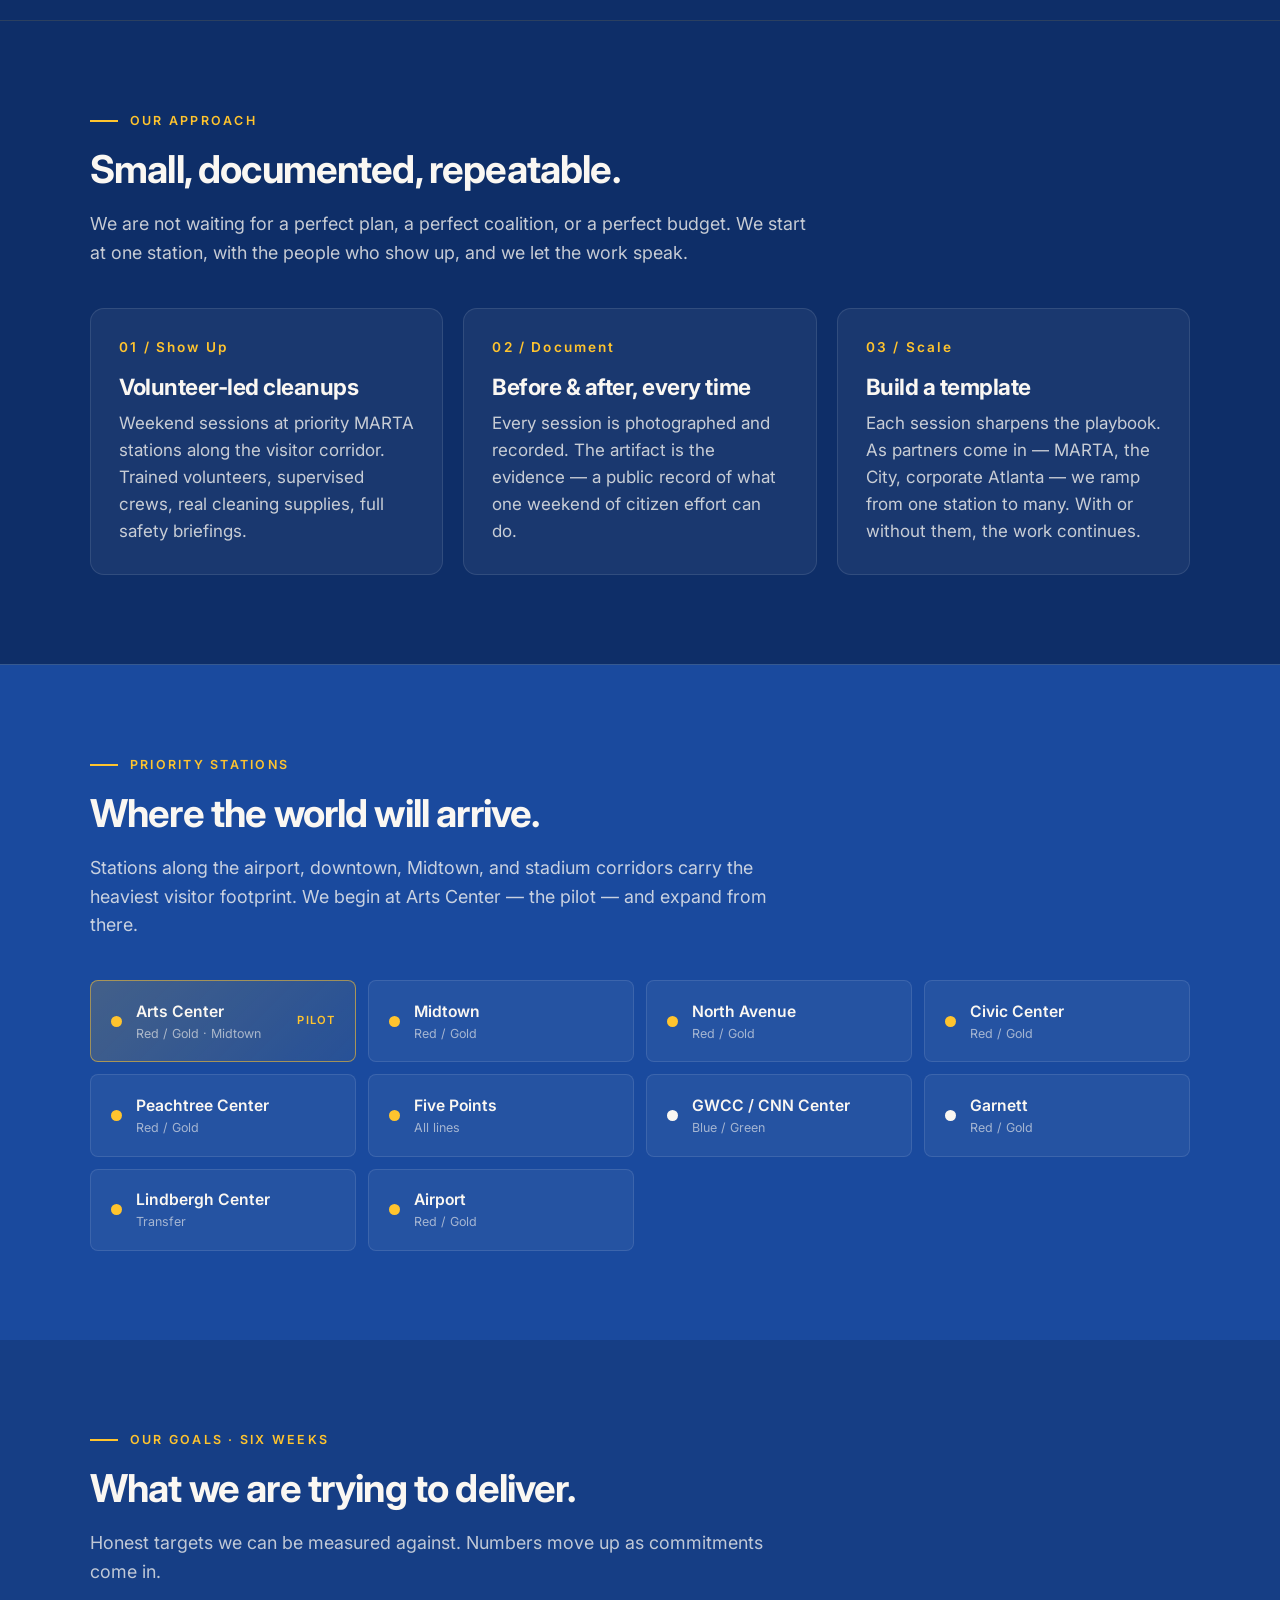
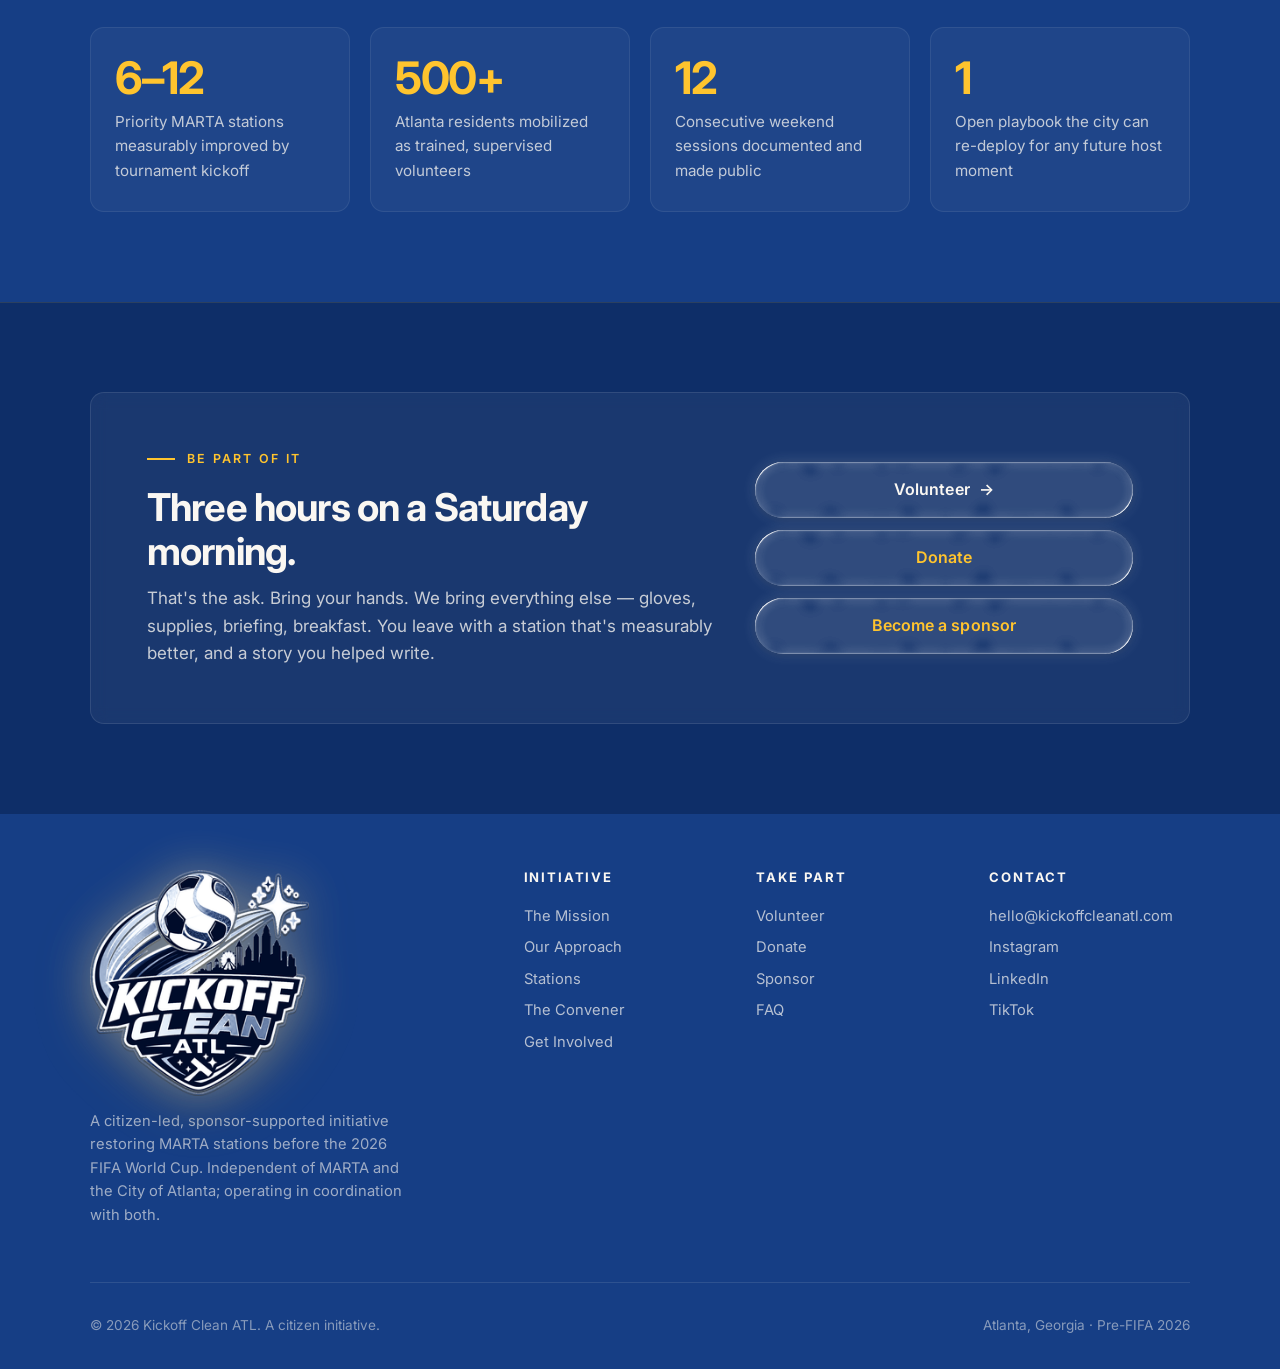
==== commit 06458a5d: "Fix silent submission failure: sync Session value to Google Form's exact text User reported not rece" ====
--- a/index.html
+++ b/index.html
@@ -15,7 +15,7 @@
   <link rel="preconnect" href="https://fonts.googleapis.com" />
   <link rel="preconnect" href="https://fonts.gstatic.com" crossorigin />
   <link href="https://fonts.googleapis.com/css2?family=Inter:wght@400;500;600;700;800&display=swap" rel="stylesheet" />
-  <link rel="stylesheet" href="styles.css?v=202606092247" />
+  <link rel="stylesheet" href="styles.css?v=202606151902" />
   <link rel="icon" type="image/png" sizes="64x64" href="images/favicon.png" />
   <link rel="apple-touch-icon" href="images/logo-256.png" />
 </head>
@@ -619,6 +619,6 @@
   </script>
 
   <script src="carousel.js" defer></script>
-  <script src="email-actions.js?v=202606092247" defer></script>
+  <script src="email-actions.js?v=202606151902" defer></script>
 </body>
 </html>
